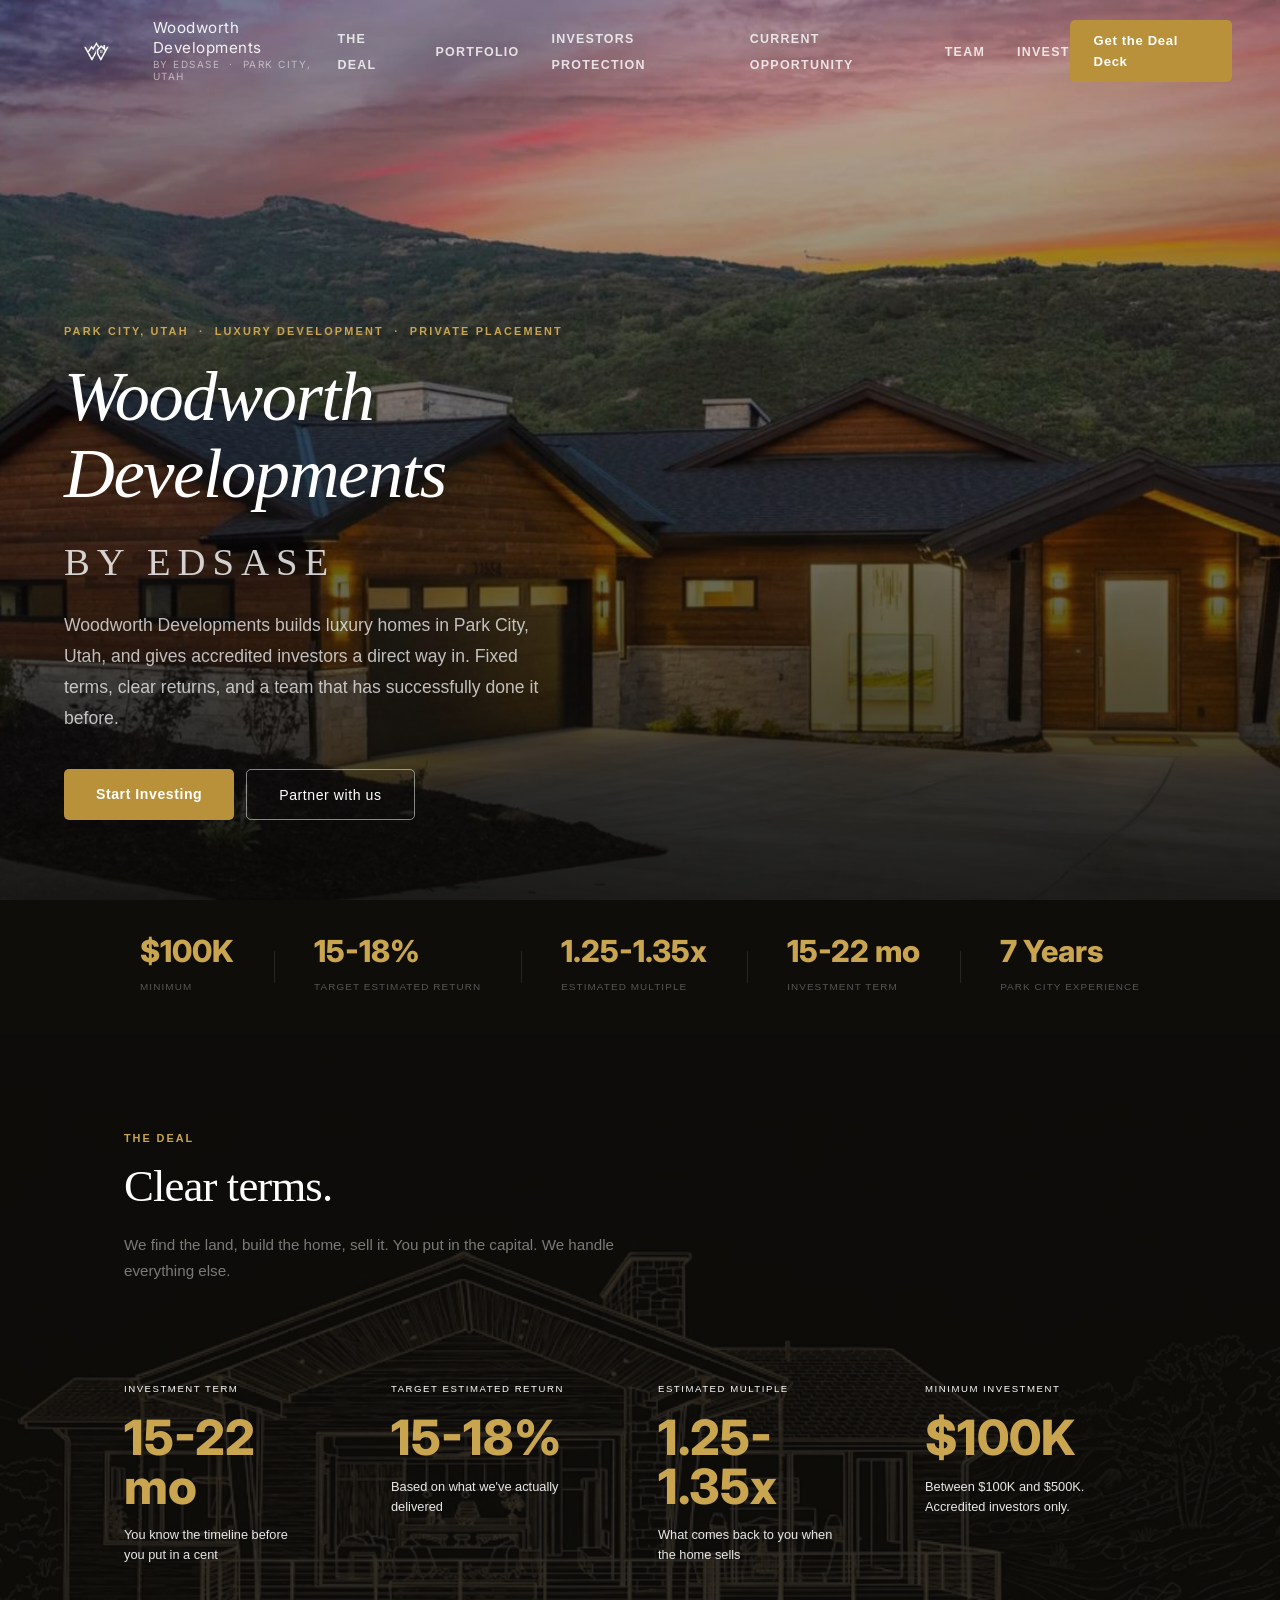
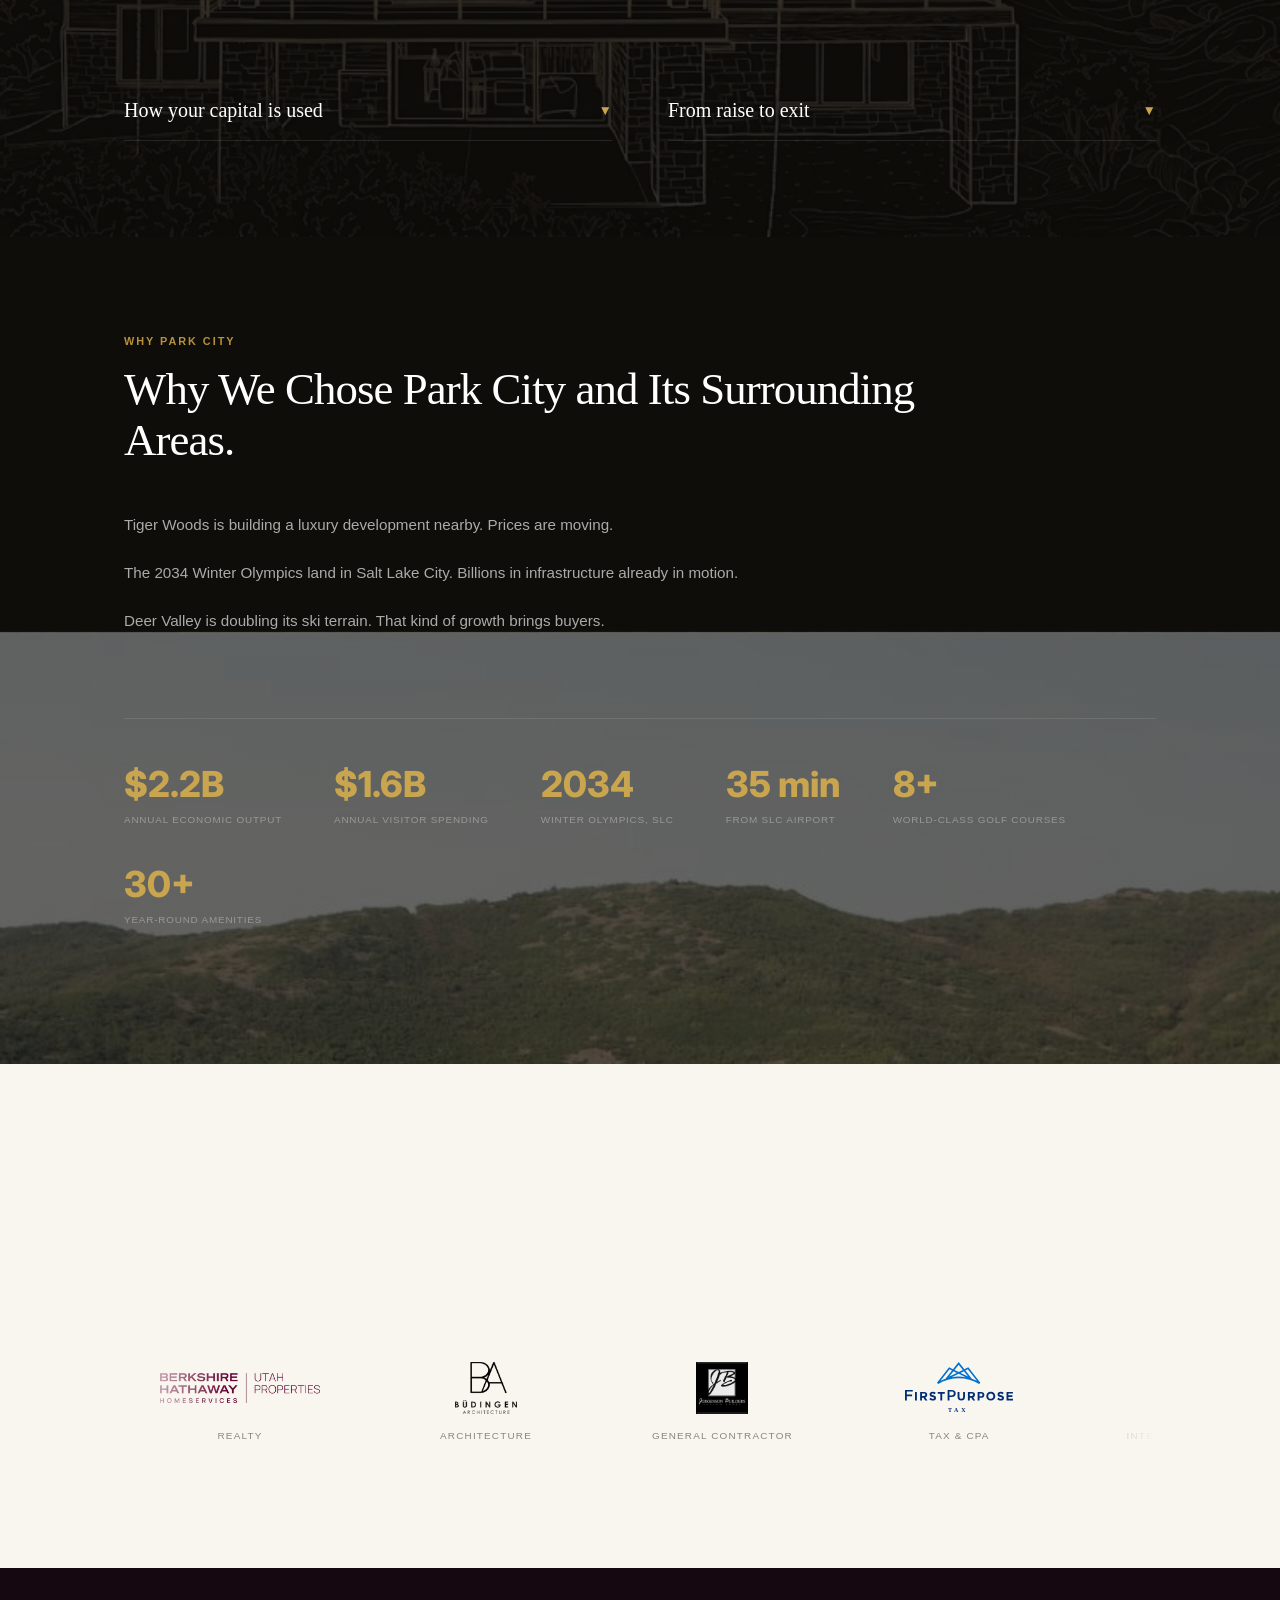
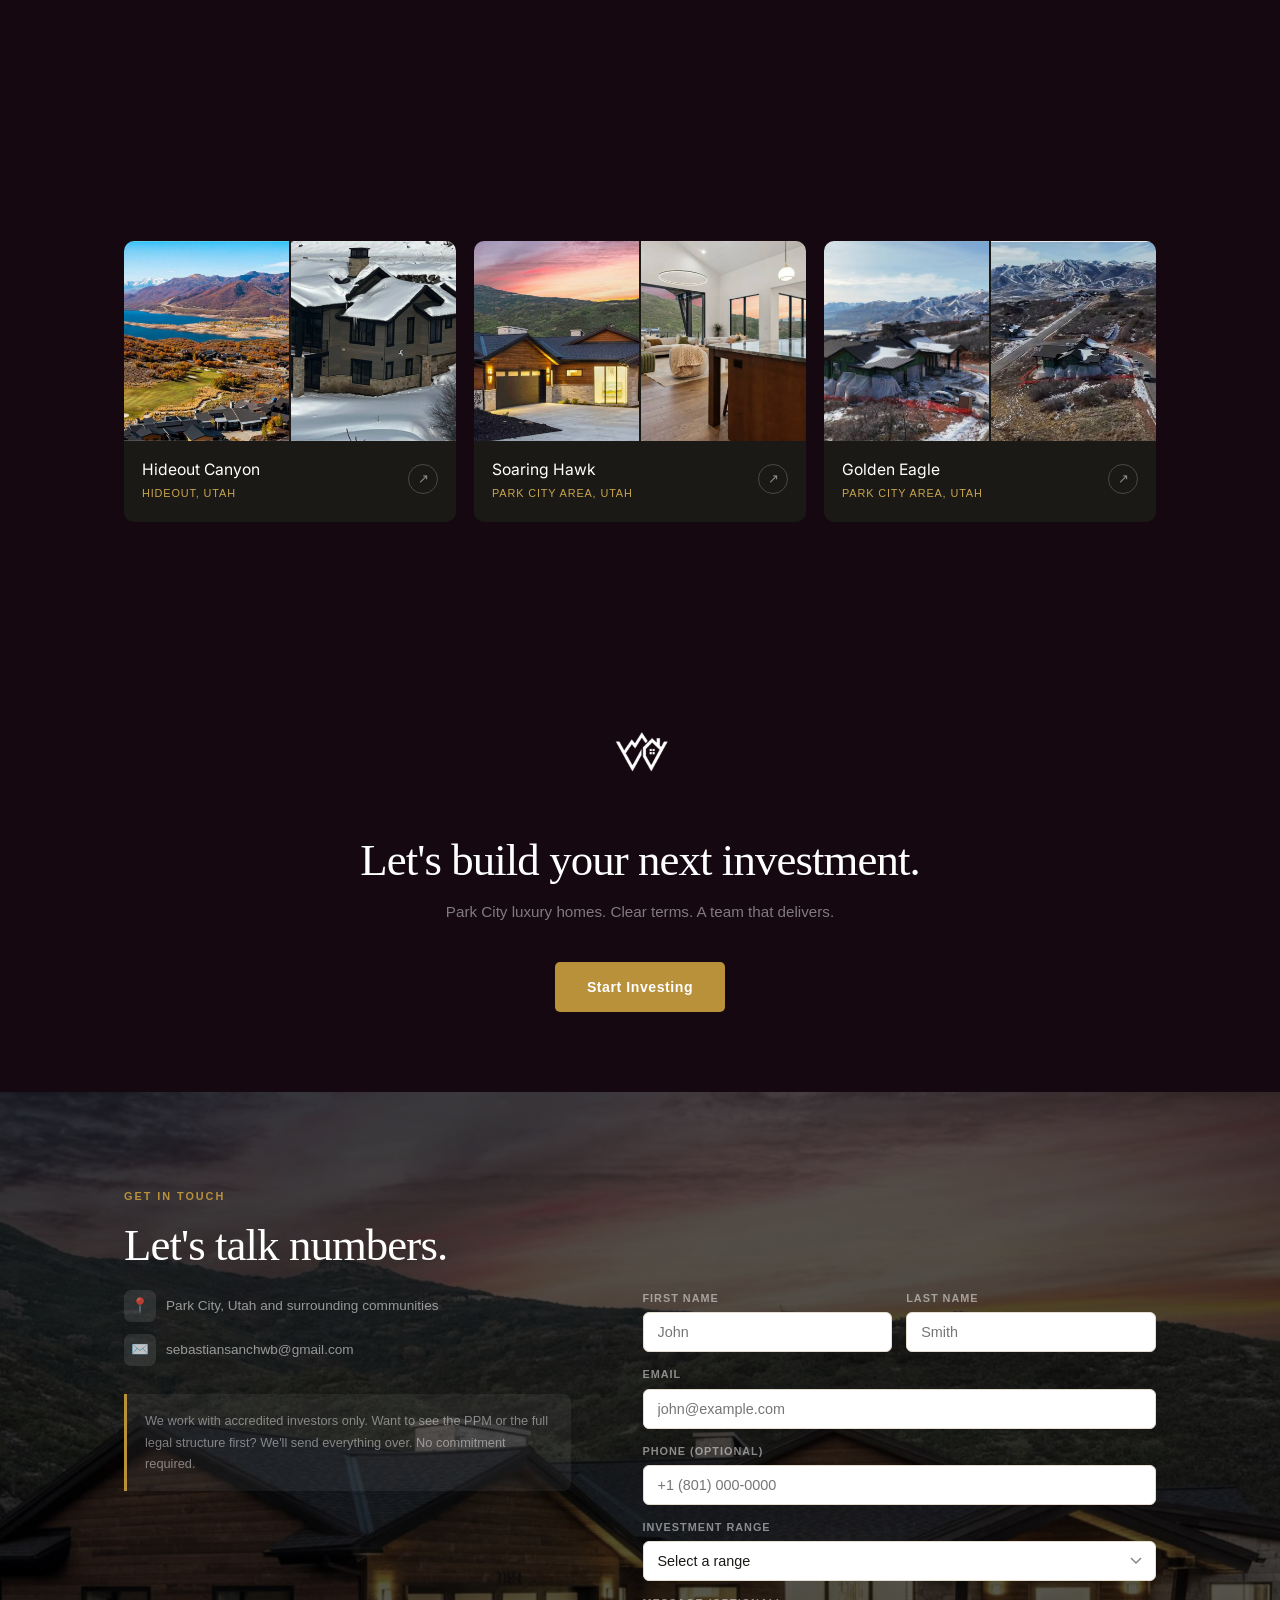
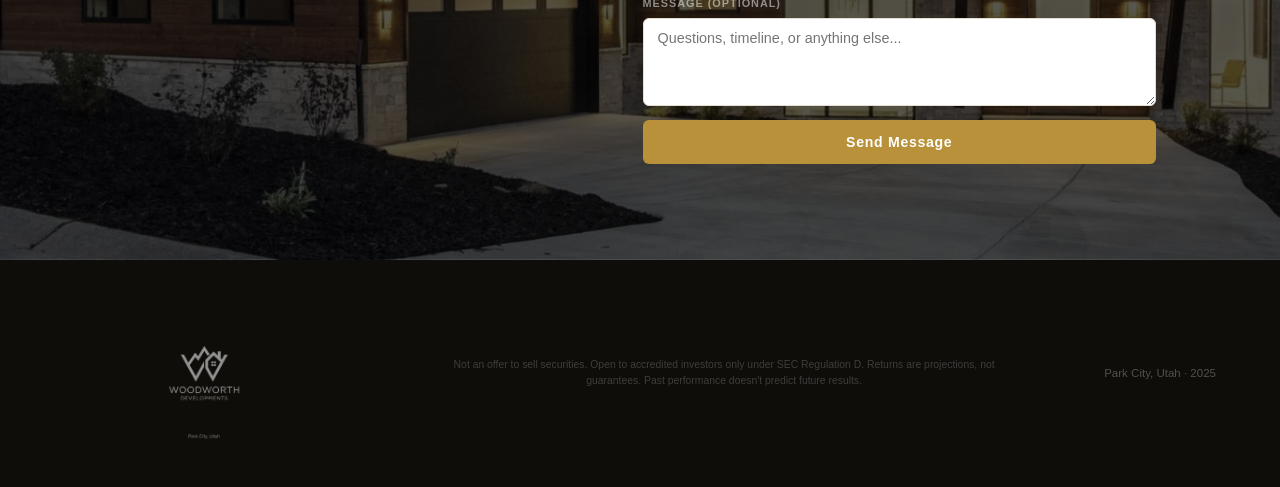
==== index.html @ 6c52375a "feat: update company branding to Woodworth & Quinn Developments and remove index content" ====
<!DOCTYPE html>
<html lang="en">

<head>
  <meta charset="UTF-8">
  <meta name="viewport" content="width=device-width, initial-scale=1.0">
  <title> Woodworth & Quinn Developments| Luxury Investment, Park City Utah</title>
  <link rel="preconnect" href="https://fonts.googleapis.com">
  <link rel="preconnect" href="https://fonts.gstatic.com" crossorigin>
  <link
    href="https://fonts.googleapis.com/css2?family=Cormorant+Garamond:ital,wght@0,300;0,400;0,600;1,300;1,400&family=Inter:wght@700;800&display=swap"
    rel="stylesheet">
  <link rel="stylesheet" href="css/main.css">
  <script src="https://cdn.jsdelivr.net/npm/@emailjs/browser@3/dist/email.min.js"></script>
  <script>emailjs.init("UCLiE2wcDzF95jYgj");</script>
</head>

<body>

  <header id="hdr">
    <div class="logo">
      <div class="logo-icon" role="img" aria-label="W"></div>
      <div>Woodworth Developments<small>by EDSASE &nbsp;&#183;&nbsp; Park City, Utah</small></div>
    </div>
    <ul class="nav-links" id="navLinks">
      <li><a href="#deal-bg" onclick="closeNav()">The Deal</a></li>
      <li><a href="#portfolio-bg" onclick="closeNav()">Portfolio</a></li>
      <li><a href="protection.html" onclick="closeNav()">Investors Protection</a></li>
      <li><a href="opportunity.html" onclick="closeNav()">Current Opportunity</a></li>
      <li><a href="#team" onclick="closeNav()">Team</a></li>
      <li><a href="#contact" onclick="closeNav()">Invest</a></li>
    </ul>
    <div style="display:flex;align-items:center;gap:20px;">
      <button class="nav-hamburger" id="navBurger" aria-label="Menu" onclick="toggleNav()">
        <span></span><span></span><span></span>
      </button>
      <a href="#contact" class="header-cta">Get the Deal Deck</a>
    </div>
  </header>

  <section id="hero">
    <video class="hero-video" autoplay muted loop playsinline preload="auto" poster="images/img_03.jpg">
      <source src="Front cover video.mp4" type="video/mp4">
    </video>
    <div class="hero-ov"></div>
    <div class="hero-body">
      <div class="hero-tag">Park City, Utah &nbsp;&#183;&nbsp; Luxury Development &nbsp;&#183;&nbsp; Private Placement
      </div>
      <h1>Woodworth Developments<br><em style="font-size:.55em;letter-spacing:.18em;font-style:normal;opacity:.8">BY
          EDSASE</em></h1>
      <p class="hero-sub">Woodworth Developments builds luxury homes in Park City, Utah, and gives accredited investors
        a direct way in. Fixed terms, clear returns, and a team that has successfully done it before.</p>
      <div class="hero-btns">
        <a href="#contact" class="btn-primary">Start Investing</a>
        <button onclick="openPartnerModal()" class="btn-outline"
          style="cursor:pointer;background:none;border:1.5px solid rgba(255,255,255,.5);color:#fff;padding:13px 32px;font-size:.88rem;font-weight:500;letter-spacing:.04em;border-radius:5px;font-family:inherit;">Partner
          with us</button>
      </div>
    </div>
  </section>

  <div class="strip">
    <div class="strip-item"><b>$100K</b><span>Minimum</span></div>
    <div class="strip-item"><b>15-18%</b><span>Target Estimated Return</span></div>
    <div class="strip-item"><b>1.25-1.35x</b><span>Estimated Multiple</span></div>
    <div class="strip-item"><b>15-22 mo</b><span>Investment Term</span></div>
    <div class="strip-item"><b>7 Years</b><span>Park City Experience</span></div>
  </div>

  <div id="deal-bg">
    <div class="section">
      <span class="eyebrow eyebrow-w fu">The Deal</span>
      <h2 class="fu" id="deal">Clear terms.</h2>
      <p class="deal-note fu">We find the land, build the home, sell it. You put in the capital. We handle everything
        else.</p>
      <div class="deal-nums">
        <div class="deal-num-card fu">
          <div class="d-lbl">Investment Term</div>
          <div class="d-val">15-22 mo</div>
          <div class="d-note">You know the timeline before you put in a cent</div>
        </div>
        <div class="deal-num-card fu d1">
          <div class="d-lbl">Target Estimated Return</div>
          <div class="d-val">15-18%</div>
          <div class="d-note">Based on what we've actually delivered</div>
        </div>
        <div class="deal-num-card fu d2">
          <div class="d-lbl">Estimated Multiple</div>
          <div class="d-val">1.25-1.35x</div>
          <div class="d-note">What comes back to you when the home sells</div>
        </div>
        <div class="deal-num-card fu d3">
          <div class="d-lbl">Minimum Investment</div>
          <div class="d-val">$100K</div>
          <div class="d-note">Between $100K and $500K. Accredited investors only.</div>
        </div>
      </div>
      <div class="deal-two">
        <div class="fu">
          <button class="acc-btn" onclick="toggleAcc(this)">How your capital is used<span
              class="acc-arrow">&#9660;</span></button>
          <div class="acc-body">
            <ul class="check-list" style="padding-top:8px;">
              <li>Land in Park City and nearby areas</li>
              <li>Architecture and design</li>
              <li>Construction with our local team</li>
              <li>Interior finishes</li>
              <li>Listing and sale</li>
            </ul>
          </div>
        </div>
        <div class="fu d1">
          <button class="acc-btn" onclick="toggleAcc(this)">From raise to exit<span
              class="acc-arrow">&#9660;</span></button>
          <div class="acc-body">
            <div class="tl" style="padding-top:8px;">
              <div class="tl-step">
                <div class="tl-period">Month 1</div>
                <div class="tl-text">Money in escrow. Land under contract. Everything signed.</div>
              </div>
              <div class="tl-step">
                <div class="tl-period">Months 1–3</div>
                <div class="tl-text">Plans finalized, permits in, build crew ready to go.</div>
              </div>
              <div class="tl-step">
                <div class="tl-period">Months 3–16</div>
                <div class="tl-text">Under construction. You get an update every 30 days.</div>
              </div>
              <div class="tl-step">
                <div class="tl-period">Months 14–22</div>
                <div class="tl-text">Home sells. Returns go out.</div>
              </div>
            </div>
          </div>
        </div>
      </div>
    </div>
  </div>

  <div id="market">
    <div class="market-bg"></div>
    <div class="section">
      <span class="eyebrow fu-left">Why Park City</span>
      <div class="market-wrap">
        <h2 class="fu-left">Why We Chose Park City and Its Surrounding Areas.</h2>
        <div class="market-pills fu-left">
          <div class="market-pill"><span class="pill-dot"></span><span>Tiger Woods is building a luxury development
              nearby. Prices are moving.</span></div>
          <div class="market-pill"><span class="pill-dot"></span><span>The 2034 Winter Olympics land in Salt Lake City.
              Billions in infrastructure already in motion.</span></div>
          <div class="market-pill"><span class="pill-dot"></span><span>Deer Valley is doubling its ski terrain. That
              kind of growth brings buyers.</span></div>
        </div>
      </div>
      <div class="stat-strip fu-right">
        <div class="stat-box">
          <div class="stat-box-num">$2.2B</div>
          <div class="stat-box-lbl">Annual economic output</div>
        </div>
        <div class="stat-box">
          <div class="stat-box-num">$1.6B</div>
          <div class="stat-box-lbl">Annual visitor spending</div>
        </div>
        <div class="stat-box">
          <div class="stat-box-num">2034</div>
          <div class="stat-box-lbl">Winter Olympics, SLC</div>
        </div>
        <div class="stat-box">
          <div class="stat-box-num">35 min</div>
          <div class="stat-box-lbl">From SLC Airport</div>
        </div>
        <div class="stat-box">
          <div class="stat-box-num">8+</div>
          <div class="stat-box-lbl">World-class golf courses</div>
        </div>
        <div class="stat-box">
          <div class="stat-box-num">30+</div>
          <div class="stat-box-lbl">Year-round amenities</div>
        </div>
      </div>
    </div>
  </div>


  <div id="team">
    <div class="section">
      <span class="eyebrow fu">The Team</span>
      <h2 class="fu">Everyone here is a specialist.</h2>
      <p class="team-sub fu">Everyone here has one job. Nobody's doing everything.</p>
      <div class="logo-marquee">
        <div class="logo-track" id="logoTrack">
          <div class="logo-item"><img src="images/img_04.png" alt="BHHS Utah Properties"><span
              class="logo-role">Realty</span></div>
          <div class="logo-item"><img src="images/img_05.png" alt="Büdingen Architecture"><span
              class="logo-role">Architecture</span></div>
          <div class="logo-item"><img src="images/img_06.png" alt="Jorgenson Builders"><span class="logo-role">General
              Contractor</span></div>
          <div class="logo-item"><img src="images/img_07.svg" alt="FirstPurpose"><span class="logo-role">Tax &amp;
              CPA</span></div>
          <div class="logo-item"><img src="images/img_08.png" alt="Milieu Design"><span class="logo-role">Interior
              Design</span></div>
          <div class="logo-item"><img src="images/img_04.png" alt="BHHS Utah Properties"><span
              class="logo-role">Realty</span></div>
          <div class="logo-item"><img src="images/img_05.png" alt="Büdingen Architecture"><span
              class="logo-role">Architecture</span></div>
          <div class="logo-item"><img src="images/img_06.png" alt="Jorgenson Builders"><span class="logo-role">General
              Contractor</span></div>
          <div class="logo-item"><img src="images/img_07.svg" alt="FirstPurpose"><span class="logo-role">Tax &amp;
              CPA</span></div>
          <div class="logo-item"><img src="images/img_08.png" alt="Milieu Design"><span class="logo-role">Interior
              Design</span></div>
        </div>
      </div>
    </div>
  </div>

  <div id="portfolio-bg">
    <div class="section">
      <span class="eyebrow eyebrow-w fu">Track Record</span>
      <h2 class="fu" id="portfolio">What we have built.</h2>
      <p class="port-note fu">Seven years in Park City. These are the projects. Click any one to see the specs.</p>
      <div class="port-grid">
        <div class="port-card fu" onclick="openProject('hideout')" role="button" tabindex="0">
          <div class="port-imgs">
            <img src="images/img_09_hc1.jpg" alt="Hideout Canyon aerial" loading="lazy">
            <img src="images/img_10_hc2.jpg" alt="Hideout Canyon home" loading="lazy">
          </div>
          <div class="port-info">
            <div>
              <div class="port-name">Hideout Canyon</div>
              <div class="port-loc">Hideout, Utah</div>
            </div>
            <div class="port-arrow">&#8599;</div>
          </div>
        </div>
        <div class="port-card fu d1" onclick="openProject('soaring')" role="button" tabindex="0">
          <div class="port-imgs">
            <img src="images/img_03.jpg" alt="Soaring Hawk exterior" loading="lazy">
            <img src="images/img_12_sh3.jpg" alt="Soaring Hawk interior" loading="lazy">
          </div>
          <div class="port-info">
            <div>
              <div class="port-name">Soaring Hawk</div>
              <div class="port-loc">Park City Area, Utah</div>
            </div>
            <div class="port-arrow">&#8599;</div>
          </div>
        </div>
        <div class="port-card fu d2" onclick="openProject('golden')" role="button" tabindex="0">
          <div class="port-imgs">
            <img src="images/img_14_ge1.jpg" alt="Golden Eagle view" loading="lazy">
            <img src="images/img_15_ge2.jpg" alt="Golden Eagle aerial" loading="lazy">
          </div>
          <div class="port-info">
            <div>
              <div class="port-name">Golden Eagle</div>
              <div class="port-loc">Park City Area, Utah</div>
            </div>
            <div class="port-arrow">&#8599;</div>
          </div>
        </div>
      </div>
    </div>
  </div>

  <div id="cta-bridge">
    <div class="cta-logo" role="img" aria-label="Woodworth"></div>
    <h2>Let's build your next investment.</h2>
    <p>Park City luxury homes. Clear terms. A team that delivers.</p>
    <a href="#contact" class="btn-primary" style="position:relative;z-index:1;">Start Investing</a>
  </div>

  <div id="contact">
    <div class="section">
      <span class="eyebrow fu">Get in Touch</span>
      <h2 class="fu">Let's talk numbers.</h2>
      <div class="contact-wrap">
        <div class="fu">
          <div class="c-line">
            <div class="c-icon">&#128205;</div><span class="c-txt">Park City, Utah and surrounding communities</span>
          </div>
          <div class="c-line">
            <div class="c-icon">&#9993;&#65039;</div><span class="c-txt">sebastiansanchwb@gmail.com</span>
          </div>
          <div class="c-note">We work with accredited investors only. Want to see the PPM or the full legal structure
            first? We'll send everything over. No commitment required.</div>
        </div>
        <div class="fu d1">
          <form class="c-form" id="cForm">
            <div class="row2">
              <div class="fg"><label>First Name</label><input type="text" name="fname" placeholder="John" required>
              </div>
              <div class="fg"><label>Last Name</label><input type="text" name="lname" placeholder="Smith" required>
              </div>
            </div>
            <div class="fg"><label>Email</label><input type="email" name="email" placeholder="john@example.com"
                required></div>
            <div class="fg"><label>Phone (Optional)</label><input type="tel" name="phone"
                placeholder="+1 (801) 000-0000"></div>
            <div class="fg"><label>Investment Range</label>
              <select name="range" required>
                <option value="" disabled selected>Select a range</option>
                <option>$100,000 to $200,000</option>
                <option>$200,000 to $350,000</option>
                <option>$350,000 to $500,000</option>
                <option>$500,000 and above</option>
              </select>
            </div>
            <div class="fg"><label>Message (Optional)</label><textarea name="msg"
                placeholder="Questions, timeline, or anything else..."></textarea></div>
            <button type="submit" class="btn-send">Send Message</button>
            <div class="form-ok" id="formOk">Got it. We'll be in touch within 24 hours.</div>
          </form>
        </div>
      </div>
    </div>
  </div>

  <footer>
    <div class="f-brand">
      <div class="f-logo" role="img" aria-label="Woodworth Developments"></div>
    </div>
    <div class="f-disc">Not an offer to sell securities. Open to accredited investors only under SEC Regulation D.
      Returns are projections, not guarantees. Past performance doesn't predict future results.</div>
    <div class="f-copy">Park City, Utah &#183; 2025</div>
  </footer>

  <!-- MODAL -->
  <div id="modal-overlay" role="dialog" aria-modal="true">
    <div id="modal-box">
      <button id="modal-close" aria-label="Close">&times;</button>
      <div class="car-wrap" id="carWrap">
        <img id="modal-img" src="" alt="Project photo">
        <button class="car-btn" id="carPrev">&#8249;</button>
        <button class="car-btn" id="carNext">&#8250;</button>
        <div class="car-counter"><span id="carIdx">1</span>&nbsp;/&nbsp;<span id="carTotal">1</span></div>
        <div class="car-dots" id="carDots"></div>
      </div>
      <div class="modal-info">
        <div id="modal-badge" class="modal-badge badge-done">Completed</div>
        <h2 id="modal-title" style="font-size:clamp(1.5rem,3vw,2rem);margin-bottom:4px"></h2>
        <div id="modal-loc"></div>
        <div class="modal-specs" id="modal-specs"></div>
      </div>
    </div>
  </div>

  <div id="partner-overlay">
    <div id="partner-box">
      <h3>Get Started</h3>
      <form id="partnerForm">
        <div class="p-fg"><input type="text" name="pname" placeholder="Name" required></div>
        <div class="p-fg"><input type="email" name="pemail" placeholder="Email" required></div>
        <div class="p-fg"><input type="text" name="pcountry" placeholder="Country" required></div>
        <div class="p-fg">
          <select name="ptype" required>
            <option value="" disabled selected>I'm an...</option>
            <option value="Accredited Investor">Accredited Investor</option>
            <option value="Potential Partner">Potential Partner</option>
            <option value="Real Estate Professional">Real Estate Professional</option>
            <option value="Other">Other</option>
          </select>
        </div>
        <button type="submit" class="p-submit">Submit</button>
        <div id="partnerOk">Got it. We'll be in touch within 24 hours.</div>
      </form>
      <span class="p-close" onclick="closePartnerModal()">Close</span>
    </div>
  </div>

  <script src="js/main.js"></script>
</body>

</html>
---- css/main.css ----
*, *::before, *::after { box-sizing: border-box; margin: 0; padding: 0; }
html { scroll-behavior: smooth; }
body {
  font-family: 'Helvetica Neue', Helvetica, Arial, sans-serif;
  background: #F9F6F0; color: #1A1916;
  line-height: 1.6; -webkit-font-smoothing: antialiased;
}
img { display: block; max-width: 100%; }
a { text-decoration: none; color: inherit; }
:root {
  --cream:#F9F6F0; --cream2:#EEE8DC; --white:#fff;
  --dark:#0E0D0A; --dark2:#181610; --gold:#B8913A; --gold2:#C9A550;
  --text:#1A1916; --mid:#5C5650; --light:#8A847C; --border:#E4DDD0;
}
header {
  position: fixed; top: 0; left: 0; right: 0; z-index: 100;
  padding: 18px 48px; display: flex; align-items: center;
  justify-content: space-between; transition: background .3s, box-shadow .3s;
}
header.scrolled {
  background: var(--cream); box-shadow: 0 1px 0 var(--border);
}
.logo { display: flex; align-items: center; gap: 10px;
  font-family: 'Inter', sans-serif; font-size: .95rem; letter-spacing: .03em;
  color: rgba(255,255,255,.9); transition: color .3s; line-height: 1.3; }
.logo-icon { width: 95px; height: 50px; flex-shrink: 0;
  background: #fff; transition: background .3s;
  -webkit-mask: url('../logo-icon.png') center/100% 100% no-repeat, linear-gradient(#fff,#fff);
  mask: url('../logo-icon.png') center/100% 100% no-repeat, linear-gradient(#fff,#fff);
  -webkit-mask-composite: xor; mask-composite: exclude;
  -webkit-mask-mode: luminance; mask-mode: luminance; }
header.scrolled .logo-icon { background: var(--text); }
.logo small { display: block; font-size: .62rem; letter-spacing: .15em;
  text-transform: uppercase; opacity: .6; }
header.scrolled .logo { color: var(--text); }
.header-cta { background: var(--gold); color: #fff; padding: 10px 24px;
  border-radius: 5px; font-size: .82rem; font-weight: 600;
  letter-spacing: .05em; transition: background .2s; }
.header-cta:hover { background: var(--gold2); }
.nav-links { display: flex; align-items: center; gap: 32px; list-style: none; }
.nav-links a { font-size: .78rem; font-weight: 600; letter-spacing: .1em;
  text-transform: uppercase; color: rgba(255,255,255,.8);
  transition: color .2s; text-decoration: none; }
.nav-links a:hover { color: var(--gold2); }
header.scrolled .nav-links a { color: var(--mid); }
header.scrolled .nav-links a:hover { color: var(--gold); }
.nav-hamburger { display: none; flex-direction: column; gap: 5px;
  cursor: pointer; padding: 4px; background: none; border: none; }
.nav-hamburger span { display: block; width: 22px; height: 2px;
  background: rgba(255,255,255,.85); border-radius: 2px; transition: background .3s; }
header.scrolled .nav-hamburger span { background: var(--text); }
.nav-hamburger.open span:nth-child(1) { transform: translateY(7px) rotate(45deg); }
.nav-hamburger.open span:nth-child(2) { opacity: 0; }
.nav-hamburger.open span:nth-child(3) { transform: translateY(-7px) rotate(-45deg); }
#hero { position: relative; height: 100vh; min-height: 640px;
  display: flex; align-items: flex-end; overflow: hidden; }
.hero-video { position: absolute; inset: 0; width: 100%; height: 100%; object-fit: cover; object-position: center 30%; z-index: 0; }
.hero-ov { position: absolute; inset: 0; z-index: 1;
  background: linear-gradient(to top,rgba(10,8,4,.88) 0%,rgba(10,8,4,.45) 55%,rgba(10,8,4,.25) 100%); }
.hero-body { position: relative; z-index: 2; padding: 0 64px 80px; max-width: 820px; }
.hero-tag { font-size: .68rem; font-weight: 700; letter-spacing: .2em;
  text-transform: uppercase; color: var(--gold2); margin-bottom: 18px; }
#hero h1 { font-family: Georgia, serif; font-weight: 400; font-style: italic;
  font-size: clamp(2.8rem,5.5vw,5rem); line-height: 1.1; letter-spacing: -.02em;
  color: #fff; margin-bottom: 20px; }
.hero-sub { font-size: clamp(.95rem,1.5vw,1.1rem); color: rgba(255,255,255,.72);
  max-width: 480px; line-height: 1.75; margin-bottom: 36px; }
.hero-btns { display: flex; gap: 12px; flex-wrap: wrap; }
.btn-primary { display: inline-block; background: var(--gold); color: #fff;
  padding: 14px 32px; font-size: .88rem; font-weight: 600; letter-spacing: .04em;
  border-radius: 5px; transition: background .2s, transform .15s; }
.btn-primary:hover { background: var(--gold2); transform: translateY(-1px); }
.btn-outline { display: inline-block; border: 1.5px solid rgba(255,255,255,.5);
  color: #fff; padding: 13px 32px; font-size: .88rem; font-weight: 500;
  letter-spacing: .04em; border-radius: 5px; transition: border-color .2s, background .2s; }
.btn-outline:hover { border-color: #fff; background: rgba(255,255,255,.07); }
.strip { background: var(--dark); display: flex; flex-wrap: wrap; justify-content: center; padding: 0 40px; }
.strip-item { padding: 36px 40px; text-align: left; position: relative; }
.strip-item + .strip-item::before { content: ''; position: absolute; left: 0; top: 50%; transform: translateY(-50%); height: 32px; width: 1px; background: rgba(255,255,255,.1); }
.strip-item b { display: block; font-family: 'Inter', sans-serif; font-size: 1.9rem;
  color: var(--gold2); line-height: 1; margin-bottom: 6px; font-weight: 800; }
.strip-item span { font-size: .62rem; letter-spacing: .11em;
  text-transform: uppercase; color: rgba(255,255,255,.3); }
.section { padding: 96px 64px; max-width: 1160px; margin: 0 auto; }
.eyebrow { font-size: .68rem; font-weight: 700; letter-spacing: .18em;
  text-transform: uppercase; color: var(--gold); margin-bottom: 14px; display: block; }
.eyebrow-w { color: var(--gold2); }
h2 { font-family: Georgia, serif; font-weight: 400;
  font-size: clamp(2rem,3.5vw,3rem); letter-spacing: -.02em; line-height: 1.12; margin-bottom: 20px; }
#market { position: relative; background: var(--dark); overflow: hidden; }
.market-bg { position: absolute; inset: -30% 0; z-index: 0;
  background-image: linear-gradient(rgba(10,8,4,0.62),rgba(10,8,4,0.62)),url('../images/img_01.jpg');
  background-size: cover; background-position: center 40%;
  filter: saturate(0.55);
  opacity: 0; transform: translateX(80px);
  transition: opacity 1.1s ease-out; }
.market-bg.vis { opacity: 1; }
#market > .section { position: relative; z-index: 1; }
#market h2 { color: #fff; }
#market p { color: rgba(255,255,255,.7); }
#market strong { color: #fff; }
#market .dot { background: var(--gold); }
#market li { color: rgba(255,255,255,.65); }
.market-wrap { max-width: 820px; }
.market-pills { display: flex; flex-direction: column; gap: 0; margin-top: 36px; }
.fu-left { opacity: 0; transform: translateX(-48px); transition: opacity .7s ease-out, transform .7s ease-out; }
.fu-left.vis { opacity: 1; transform: none; }
.fu-right { opacity: 0; transform: translateX(48px); transition: opacity .7s ease-out, transform .7s ease-out; }
.fu-right.vis { opacity: 1; transform: none; }
.market-pill { padding: 12px 0; font-size: .95rem; color: rgba(255,255,255,.65); line-height: 1.6; }
.pill-dot { display: none; }
.market-left p { font-size: 1rem; color: rgba(255,255,255,.68); line-height: 1.8; margin-bottom: 14px; }
.market-left p strong { color: #fff; }
.bullets { list-style: none; margin-top: 24px; }
.bullets li { display: flex; gap: 12px; align-items: flex-start;
  padding: 12px 0; border-bottom: 1px solid var(--border);
  font-size: .9rem; color: var(--mid); line-height: 1.5; }
.bullets li:first-child { border-top: 1px solid var(--border); }
.dot { width: 5px; height: 5px; background: var(--gold); border-radius: 50%;
  flex-shrink: 0; margin-top: 7px; }
.stat-strip { display: flex; flex-wrap: wrap; gap: 0;
  margin-top: 72px; padding-top: 48px; border-top: 1px solid rgba(255,255,255,.1); }
.stat-box { padding: 0 52px 40px 0; flex-shrink: 0; }
.stat-box-num { font-family: 'Inter', sans-serif;
  font-size: clamp(2rem,2.8vw,3rem); color: var(--gold2);
  line-height: 1; margin-bottom: 10px; font-weight: 800; }
.stat-box-lbl { font-size: .62rem; color: rgba(255,255,255,.35);
  line-height: 1.5; text-transform: uppercase; letter-spacing: .08em; }
.market-photo { border-radius: 16px; overflow: hidden; height: 620px; margin-top: 64px; }
.market-photo img { width: 100%; height: 100%; object-fit: cover; }
#deal-bg { background: var(--dark); position: relative; }
#deal-bg::before { content: ''; position: absolute; inset: 0; z-index: 0;
  background-image: url('../images/Soaring hawk sketch.jpg');
  background-size: cover; background-position: center 40%;
  opacity: 0.18; pointer-events: none; }
#deal-bg > .section { position: relative; z-index: 1; }
h2#deal { color: #fff; }
.deal-note { color: rgba(255,255,255,.45); max-width: 500px;
  margin-bottom: 52px; font-size: .95rem; line-height: 1.75; }
.deal-nums { display: flex; gap: 0; margin-bottom: 72px; }
.deal-num-card { flex: 1; padding: 44px 36px 44px 0; }
.deal-num-card + .deal-num-card { padding-left: 36px; }
.d-lbl { font-size: .6rem; letter-spacing: .16em; text-transform: uppercase;
  color: #fff; margin-bottom: 18px; }
.d-val { font-family: 'Inter', sans-serif; font-size: clamp(2.4rem,3.8vw,3.8rem);
  color: var(--gold2); line-height: 1; margin-bottom: 14px; font-weight: 800; }
.d-note { font-size: .8rem; color: rgba(255,255,255,.9); line-height: 1.55; max-width: 180px; }
.deal-two { display: grid; grid-template-columns: 1fr 1fr; gap: 56px; }
.acc-btn { width: 100%; background: none; border: none; border-bottom: 1px solid rgba(255,255,255,.1);
  padding: 18px 0; display: flex; align-items: center; justify-content: space-between;
  cursor: pointer; font-family: Georgia, serif; font-size: 1.25rem; font-weight: 400;
  color: #fff; text-align: left; }
.acc-btn .acc-arrow { font-size: .85rem; color: var(--gold2); transition: transform .3s ease;
  flex-shrink: 0; margin-left: 12px; }
.acc-btn.open .acc-arrow { transform: rotate(180deg); }
.acc-body { overflow: hidden; max-height: 0; transition: max-height .4s ease; }
.acc-body.open { max-height: 600px; }
.check-list { list-style: none; counter-reset: cap-counter; }
.check-list li { display: flex; gap: 20px; align-items: baseline;
  padding: 16px 0; border-bottom: 1px solid rgba(255,255,255,.05);
  font-size: .92rem; color: rgba(255,255,255,.9); line-height: 1.5;
  counter-increment: cap-counter; }
.check-list li::before { content: counter(cap-counter, decimal-leading-zero);
  font-family: 'Inter', sans-serif; font-size: .75rem; color: var(--gold);
  opacity: .55; min-width: 22px; flex-shrink: 0; }
.tl { display: flex; flex-direction: column; }
.tl-step { padding: 18px 0; border-bottom: 1px solid rgba(255,255,255,.05); }
.tl-step:first-child { border-top: 1px solid rgba(255,255,255,.05); }
.tl-period { font-size: .6rem; letter-spacing: .14em; text-transform: uppercase;
  color: var(--gold2); margin-bottom: 8px; opacity: .8; }
.tl-text { color: rgba(255,255,255,.9); font-size: .9rem; line-height: 1.6; }
#protection { background: var(--dark); }
.prot-list { margin-top: 56px; border-top: 1px solid rgba(255,255,255,.08); }
.prot-row { display: grid; grid-template-columns: 52px 1fr 1.6fr 28px;
  align-items: center; gap: 28px; padding: 24px 0;
  border-bottom: 1px solid rgba(255,255,255,.08);
  transition: background .2s; border-radius: 0; }
.prot-num { font-family: 'Inter', sans-serif; font-size: .78rem; color: var(--gold);
  letter-spacing: .1em; }
.prot-name { font-size: .97rem; font-weight: 700; color: #fff; }
.prot-tag { font-size: .86rem; color: rgba(255,255,255,.42); line-height: 1.5; }
.prot-tick { width: 22px; height: 22px; border-radius: 50%;
  border: 1.5px solid rgba(255,255,255,.2);
  display: flex; align-items: center; justify-content: center; flex-shrink: 0; }
.prot-tick::after { content: ''; width: 5px; height: 9px;
  border-right: 1.5px solid var(--gold); border-bottom: 1.5px solid var(--gold);
  transform: rotate(45deg) translateX(-1px) translateY(-1px); }
#team { background: var(--cream); }
.team-grid { display: grid; grid-template-columns: repeat(4,1fr); gap: 16px; margin-top: 52px; }
.team-sub { color: var(--mid); font-size: .95rem; margin-top: 10px; margin-bottom: 48px; }
.logo-marquee { overflow: hidden; width: 100%; -webkit-mask-image: linear-gradient(to right,transparent 0,black 10%,black 90%,transparent 100%); mask-image: linear-gradient(to right,transparent 0,black 10%,black 90%,transparent 100%); }
.logo-track { display: flex; gap: 40px; align-items: center; width: max-content; animation: logo-scroll 28s linear infinite; }
.logo-track:hover { animation-play-state: paused; }
@keyframes logo-scroll { from { transform: translateX(0); } to { transform: translateX(-50%); } }
.logo-item { display: flex; flex-direction: column; align-items: center; gap: 14px; padding: 28px 36px; flex-shrink: 0; min-width: 180px; }
.logo-item:hover { opacity: .8; }
.logo-item img { height: 52px; width: auto; max-width: 160px; object-fit: contain; }
.logo-role { font-size: .62rem; letter-spacing: .12em; text-transform: uppercase; color: var(--light); }
.team-card { background: var(--white); border: 1px solid var(--border);
  border-radius: 10px; padding: 24px 18px; text-align: center; }
.av { width: 52px; height: 52px; border-radius: 50%; background: var(--cream2);
  margin: 0 auto 12px; display: flex; align-items: center; justify-content: center;
  font-family: Georgia, serif; font-size: 1.05rem; color: var(--gold); font-style: italic; }
.t-name { font-size: .85rem; font-weight: 600; color: var(--text); margin-bottom: 2px; }
.t-co { font-size: .68rem; color: var(--gold); margin-bottom: 2px; }
.t-role { font-size: .72rem; color: var(--light); line-height: 1.35; }
#portfolio-bg { background: #150810; }
h2#portfolio { color: #fff; }
.port-note { color: rgba(255,255,255,.42); margin-bottom: 52px; font-size: .9rem; }
.port-grid { display: grid; grid-template-columns: repeat(3,1fr); gap: 18px; }
.port-card { background: #1A1916; border-radius: 10px; overflow: hidden;
  cursor: pointer; transition: transform .3s, box-shadow .3s; }
.port-card:hover { transform: translateY(-5px); box-shadow: 0 16px 40px rgba(0,0,0,.5); }
.port-imgs { display: grid; grid-template-columns: 1fr 1fr; height: 200px; gap: 2px; overflow: hidden; }
.port-imgs img { width: 100%; height: 100%; object-fit: cover; transition: transform .5s; }
.port-card:hover .port-imgs img { transform: scale(1.05); }
.port-info { padding: 16px 18px 20px; display: flex; align-items: center; justify-content: space-between; }
.port-name { color: #fff; font-family: 'Inter', sans-serif; font-size: .98rem; margin-bottom: 3px; }
.port-loc { font-size: .68rem; letter-spacing: .08em; text-transform: uppercase; color: var(--gold2); }
.port-arrow { width: 30px; height: 30px; border-radius: 50%; border: 1px solid rgba(255,255,255,.2);
  display: flex; align-items: center; justify-content: center; color: rgba(255,255,255,.5);
  font-size: .8rem; transition: border-color .2s, color .2s; flex-shrink: 0; }
.port-card:hover .port-arrow { border-color: var(--gold2); color: var(--gold2); }
#cta-bridge { background: #150810;
  text-align: center; padding: 80px 64px; position: relative; overflow: hidden; }
#cta-bridge::before { display: none; }
.cta-logo { width: 200px; height: 105px; margin: 0 auto 32px;
  background: #fff;
  -webkit-mask: url('../logo-icon.png') center/contain no-repeat, linear-gradient(#fff,#fff);
  mask: url('../logo-icon.png') center/contain no-repeat, linear-gradient(#fff,#fff);
  -webkit-mask-composite: xor; mask-composite: exclude;
  -webkit-mask-mode: luminance; mask-mode: luminance; }
#cta-bridge h2 { color: #fff; max-width: 600px; margin: 0 auto 14px; position: relative; z-index: 1; }
#cta-bridge > p { color: rgba(255,255,255,.46); max-width: 460px; margin: 0 auto 36px;
  font-size: .95rem; line-height: 1.75; position: relative; z-index: 1; }
.terms-row { display: flex; flex-wrap: wrap; justify-content: center; gap: 0;
  max-width: 680px; margin: 0 auto 44px; border: 1px solid rgba(255,255,255,.1);
  border-radius: 10px; overflow: hidden; position: relative; }
.term-item { flex: 1 1 150px; padding: 18px 12px; border-right: 1px solid rgba(255,255,255,.08); }
.term-item:last-child { border-right: none; }
.term-val { font-family: 'Inter', sans-serif; font-size: 1.1rem; color: var(--gold2); display: block; margin-bottom: 3px; }
.term-lbl { font-size: .65rem; letter-spacing: .09em; text-transform: uppercase; color: rgba(255,255,255,.3); }
#contact { position: relative; background: var(--dark); }
#contact::before { content: ''; position: absolute; inset: 0; z-index: 0;
  background-image: linear-gradient(rgba(10,8,4,0.68),rgba(10,8,4,0.68)),url('../images/img_02.jpg');
  background-size: cover; background-position: center 30%;
  background-blend-mode: multiply; filter: saturate(0.55); }
#contact > .section { position: relative; z-index: 1; }
#contact h2 { color: #fff; }
#contact .contact-left h3 { color: #fff; }
#contact .contact-left > p { color: var(--gold2) !important; }
#contact .c-icon { background: rgba(255,255,255,.1); color: rgba(255,255,255,.7); }
#contact .c-txt { color: rgba(255,255,255,.55); }
#contact .c-note { background: rgba(255,255,255,.06); color: rgba(255,255,255,.45); border-left-color: var(--gold); }
#contact .fg label { color: rgba(255,255,255,.5); }
.contact-wrap { display: grid; grid-template-columns: 1fr 1.15fr; gap: 72px; align-items: start; }
.contact-left h3 { font-family: Georgia, serif; font-weight: 400; font-size: 1.5rem; margin-bottom: 14px; }
.contact-left > p { font-size: .93rem; color: var(--mid); line-height: 1.8; margin-bottom: 28px; }
.c-line { display: flex; align-items: center; gap: 10px; margin-bottom: 12px; }
.c-icon { width: 32px; height: 32px; border-radius: 7px; background: var(--cream2);
  display: flex; align-items: center; justify-content: center; font-size: .9rem; flex-shrink: 0; }
.c-txt { font-size: .85rem; color: var(--mid); }
.c-note { margin-top: 28px; padding: 16px 18px; border-left: 3px solid var(--gold);
  background: var(--cream2); border-radius: 0 8px 8px 0;
  font-size: .8rem; color: var(--mid); line-height: 1.7; }
.c-form { display: flex; flex-direction: column; gap: 14px; }
.row2 { display: grid; grid-template-columns: 1fr 1fr; gap: 14px; }
.fg { display: flex; flex-direction: column; gap: 5px; }
.fg label { font-size: .68rem; font-weight: 700; letter-spacing: .09em; text-transform: uppercase; color: var(--mid); }
.fg input, .fg select, .fg textarea { background: var(--white); border: 1.5px solid var(--border);
  border-radius: 6px; padding: 11px 14px; font-size: .9rem; font-family: inherit;
  color: var(--text); outline: none; transition: border-color .2s; width: 100%; }
.fg input:focus, .fg select:focus, .fg textarea:focus { border-color: var(--gold); }
.fg textarea { resize: vertical; min-height: 88px; }
.fg select { appearance: none;
  background-image: url("data:image/svg+xml,%3Csvg xmlns='http://www.w3.org/2000/svg' width='12' height='8'%3E%3Cpath d='M1 1l5 5 5-5' stroke='%238A847C' fill='none' stroke-width='1.5'/%3E%3C/svg%3E");
  background-repeat: no-repeat; background-position: right 13px center; padding-right: 34px; }
.btn-send { background: var(--gold); color: #fff; border: none; padding: 14px 32px;
  font-size: .88rem; font-weight: 600; letter-spacing: .05em; border-radius: 6px;
  cursor: pointer; transition: background .2s, transform .15s; width: 100%; }
.btn-send:hover { background: var(--gold2); transform: translateY(-1px); }
.form-ok { display: none; background: #edf5e9; border: 1px solid #b8d9a8;
  color: #2a6018; padding: 13px 16px; border-radius: 7px; font-size: .86rem; }
footer { background: var(--dark); padding: 40px 64px; display: flex;
  flex-wrap: wrap; gap: 20px; align-items: center; justify-content: space-between; }
.f-brand { display: flex; align-items: center; justify-content: center; }
.f-logo { width: 280px; height: 147px; opacity: .55;
  background: #fff;
  -webkit-mask: url('../logo-full.png') center/contain no-repeat, linear-gradient(#fff,#fff);
  mask: url('../logo-full.png') center/contain no-repeat, linear-gradient(#fff,#fff);
  -webkit-mask-composite: xor; mask-composite: exclude;
  -webkit-mask-mode: luminance; mask-mode: luminance; }
.f-disc { font-size: .65rem; color: rgba(255,255,255,.2); max-width: 560px; line-height: 1.55; text-align: center; }
.f-copy { font-size: .72rem; color: rgba(255,255,255,.28); }
.fu { opacity: 0; transform: translateX(-48px); transition: opacity .7s ease-out, transform .7s ease-out; }
.fu.vis { opacity: 1; transform: none; }
.d1 { transition-delay: .1s; } .d2 { transition-delay: .2s; }
.d3 { transition-delay: .3s; } .d4 { transition-delay: .4s; }

/* ===================== MODAL ===================== */
#modal-overlay {
  position: fixed; inset: 0; z-index: 400;
  background: rgba(0,0,0,.9);
  display: flex; align-items: center; justify-content: center; padding: 24px;
  opacity: 0; pointer-events: none; transition: opacity .25s ease;
}
#modal-overlay.open { opacity: 1; pointer-events: all; }
#modal-box {
  background: var(--white); border-radius: 16px;
  width: 100%; max-width: 900px; max-height: 90vh; overflow-y: auto; overflow-x: hidden;
  position: relative; box-shadow: 0 32px 80px rgba(0,0,0,.55);
  transform: scale(.96) translateY(14px); transition: transform .3s ease;
}
#modal-overlay.open #modal-box { transform: none; }
#modal-close {
  position: absolute; top: 14px; right: 14px; z-index: 20;
  background: rgba(0,0,0,.5); color: #fff; border: none; border-radius: 50%;
  width: 36px; height: 36px; font-size: 1.1rem; cursor: pointer;
  display: flex; align-items: center; justify-content: center; transition: background .2s;
}
#modal-close:hover { background: rgba(0,0,0,.78); }
.car-wrap {
  position: relative; overflow: hidden;
  background: var(--cream2);
  aspect-ratio: 16/9;
}
#modal-img {
  width: 100%; height: 100%;
  object-fit: cover;
  transition: opacity .22s ease;
}
.car-btn {
  position: absolute; top: 50%; transform: translateY(-50%);
  background: rgba(0,0,0,.42); color: #fff; border: none; border-radius: 50%;
  width: 46px; height: 46px; font-size: 1.5rem; cursor: pointer;
  display: flex; align-items: center; justify-content: center;
  transition: background .2s; z-index: 5; user-select: none;
}
.car-btn:hover { background: rgba(0,0,0,.7); }
#carPrev { left: 14px; } #carNext { right: 14px; }
.car-counter {
  position: absolute; bottom: 14px; right: 14px;
  background: rgba(0,0,0,.45); color: rgba(255,255,255,.88);
  font-size: .72rem; padding: 4px 10px; border-radius: 20px; pointer-events: none;
}
.car-dots {
  position: absolute; bottom: 14px; left: 50%; transform: translateX(-50%);
  display: flex; gap: 6px;
}
.car-dot { width: 7px; height: 7px; border-radius: 50%;
  background: rgba(255,255,255,.35); cursor: pointer;
  transition: background .2s, transform .2s; }
.car-dot.active { background: #fff; transform: scale(1.25); }
.modal-info { padding: 32px 40px 40px; }
.modal-badge { display: inline-block; font-size: .65rem; font-weight: 700;
  letter-spacing: .12em; text-transform: uppercase;
  padding: 5px 12px; border-radius: 20px; margin-bottom: 8px; }
.badge-done   { background: #edf5e9; color: #246018; }
.badge-active { background: #fef3e2; color: #8a5a00; }
#modal-title { font-family: Georgia, serif; font-weight: 400;
  font-size: clamp(1.5rem,3vw,2rem); color: var(--text); margin-bottom: 4px; }
#modal-loc { font-size: .75rem; letter-spacing: .09em; text-transform: uppercase; color: var(--gold); }
.modal-specs { display: grid; grid-template-columns: repeat(4,1fr);
  gap: 1px; background: var(--border); border: 1px solid var(--border);
  border-radius: 10px; overflow: hidden; }
.spec-item { background: var(--cream); padding: 20px 18px; }
.spec-val { font-family: 'Inter', sans-serif; font-size: 1.15rem; color: var(--text); margin-bottom: 5px; }
.spec-lbl { font-size: .66rem; letter-spacing: .09em; text-transform: uppercase; color: var(--light); }

/* ===================== PARTNER MODAL ===================== */
#partner-overlay { display:none; position:fixed; inset:0; z-index:300;
  background:rgba(0,0,0,.7); backdrop-filter:blur(6px);
  align-items:center; justify-content:center; padding:24px; }
#partner-overlay.open { display:flex; }
#partner-box { background:#fff; border-radius:20px; padding:48px 44px;
  width:100%; max-width:500px; position:relative; }
#partner-box h3 { font-family:'Cormorant Garamond',Georgia,serif; font-size:1.6rem; font-weight:400;
  color:#1A1916; margin-bottom:32px; }
.p-fg { margin-bottom:16px; }
.p-fg input, .p-fg select { width:100%; padding:16px 18px;
  border:1.5px solid #E4DDD0; border-radius:10px;
  font-size:.95rem; font-family:inherit; color:#1A1916;
  background:#F9F6F0; outline:none; transition:border-color .2s; }
.p-fg input:focus, .p-fg select:focus { border-color:#B8913A; }
.p-fg input::placeholder { color:#AAA49E; }
.p-fg select { appearance:none; cursor:pointer; }
.p-submit { width:100%; padding:16px; background:#B8913A; color:#fff;
  border:none; border-radius:10px; font-size:.95rem; font-weight:600;
  font-family:inherit; cursor:pointer; margin-top:8px;
  transition:background .2s; }
.p-submit:hover { background:#C9A550; }
.p-close { display:block; text-align:center; margin-top:18px;
  font-size:.82rem; color:#8A847C; cursor:pointer;
  transition:color .2s; }
.p-close:hover { color:#1A1916; }
#partnerOk { display:none; text-align:center; padding:12px 0 0;
  color:#B8913A; font-size:.88rem; }

/* ===================== RESPONSIVE ===================== */
@media (max-width: 1024px) {
  .deal-nums { flex-wrap: wrap; }
  .deal-num-card { flex: 1 1 45%; }
  .team-grid  { grid-template-columns: repeat(3,1fr); }
  .port-grid  { grid-template-columns: repeat(2,1fr); }
}
@media (max-width: 768px) {
  /* HEADER */
  header { padding: 14px 20px; }
  .header-cta { display: none; }
  .nav-hamburger { display: flex; z-index: 101; position: relative; }
  .logo { font-size: .85rem; }
  .logo small { display: none; }
  .nav-links { display: none; position: fixed; top: 0; left: 0; right: 0; bottom: 0;
    flex-direction: column; align-items: center; justify-content: center;
    background: rgba(14,13,10,.97); gap: 40px; z-index: 200; }
  .nav-links.open { display: flex; }
  .nav-links a { font-size: 1.1rem; color: rgba(255,255,255,.85) !important; }

  /* HERO */
  .hero-body { padding: 0 24px 52px; }
  #hero h1 { font-size: 2.4rem; }
  .hero-sub { font-size: .92rem; margin-bottom: 28px; }
  .hero-btns { flex-direction: column; gap: 10px; }
  .btn-primary, .btn-outline { text-align: center; padding: 14px 24px; }

  /* HIDE strip */
  .strip { display: none; }

  /* SECTIONS */
  .section { padding: 52px 20px; }
  #cta-bridge { padding: 52px 20px; }
  h2 { font-size: 1.75rem; }

  /* DEAL NUMBERS */
  .deal-nums { display: grid; grid-template-columns: 1fr 1fr; gap: 0; margin-bottom: 40px; }
  .deal-num-card { padding: 24px 16px; }
  .deal-num-card + .deal-num-card { padding-left: 16px; }
  .d-val { font-size: clamp(1.5rem, 6vw, 2rem); white-space: nowrap; }
  .d-lbl { font-size: .56rem; margin-bottom: 8px; }
  .d-note { display: none; }
  .deal-two { grid-template-columns: 1fr; gap: 0; }
  .acc-btn { font-size: 1.05rem; }

  /* MARKET */
  .stat-strip { display: none; }
  .market-photo { display: none; }
  .market-wrap { max-width: 100%; }

  /* PORTFOLIO */
  .port-grid { grid-template-columns: 1fr; gap: 14px; }
  .port-imgs { height: 180px; }

  /* TEAM */
  .team-grid { grid-template-columns: repeat(2,1fr); }

  /* CONTACT */
  .contact-wrap { grid-template-columns: 1fr; gap: 36px; }
  .row2 { grid-template-columns: 1fr; }

  /* MODAL */
  #modal-overlay { align-items: flex-end; padding: 0; }
  #modal-box { border-radius: 20px 20px 0 0; max-height: 92vh; }
  #modal-overlay.open #modal-box { transform: none; }
  .car-wrap { aspect-ratio: 4/3; }
  .modal-info { padding: 20px 20px 32px; }
  .modal-specs { grid-template-columns: repeat(2,1fr); }
  .car-btn { width: 38px; height: 38px; font-size: 1.2rem; }

  /* FOOTER */
  footer { padding: 32px 20px; flex-direction: column; text-align: center; gap: 14px; }
  .f-disc { text-align: center; }

  /* TERMS ROW */
  .terms-row { flex-direction: column; }
  .term-item { border-right: none; border-bottom: 1px solid rgba(255,255,255,.08); }
  .term-item:last-child { border-bottom: none; }

  /* PROTECTION */
  .prot-row { grid-template-columns: 40px 1fr; gap: 16px; }
  .prot-tag { display: none; }
  .prot-tick { display: none; }
}
@media (max-width: 480px) {
  #hero h1 { font-size: 2rem; }
  .hero-tag { font-size: .6rem; }
  .d-val { font-size: 1.6rem; }
  .team-grid { grid-template-columns: 1fr 1fr; }
}
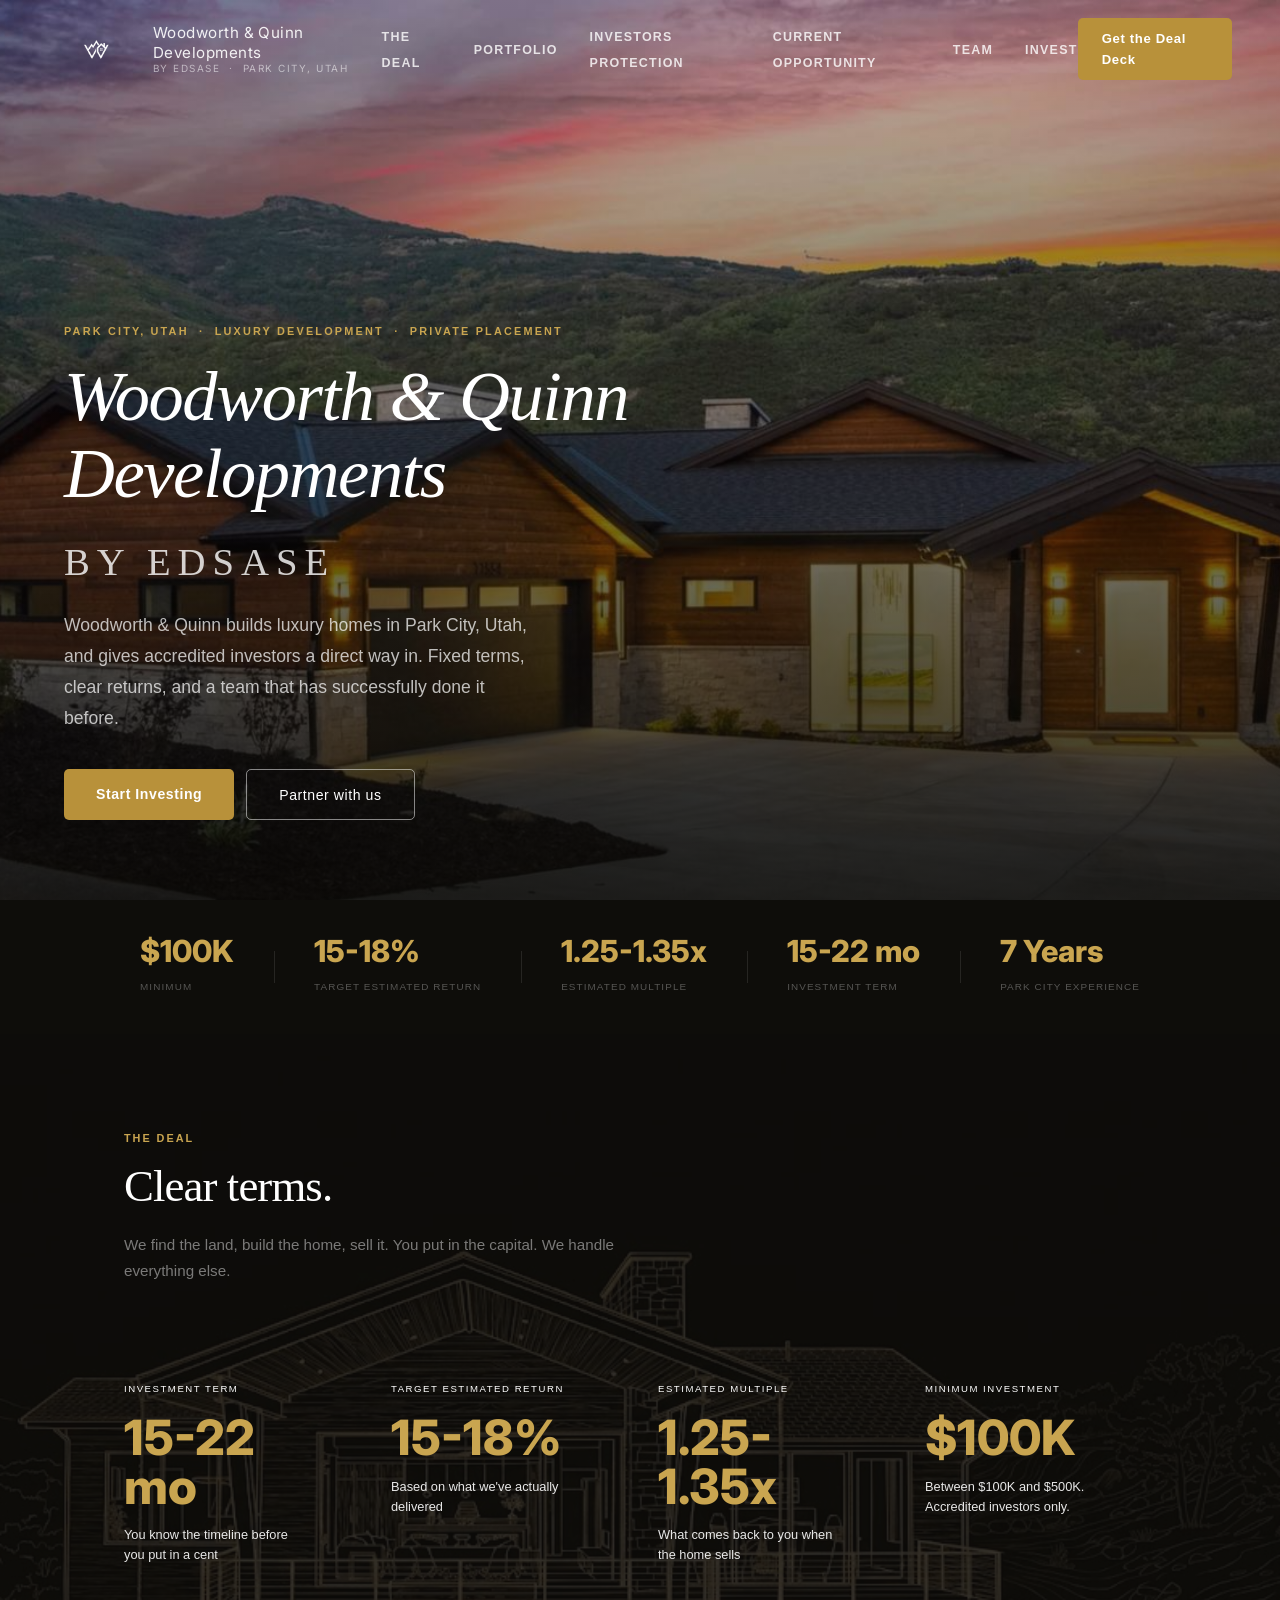
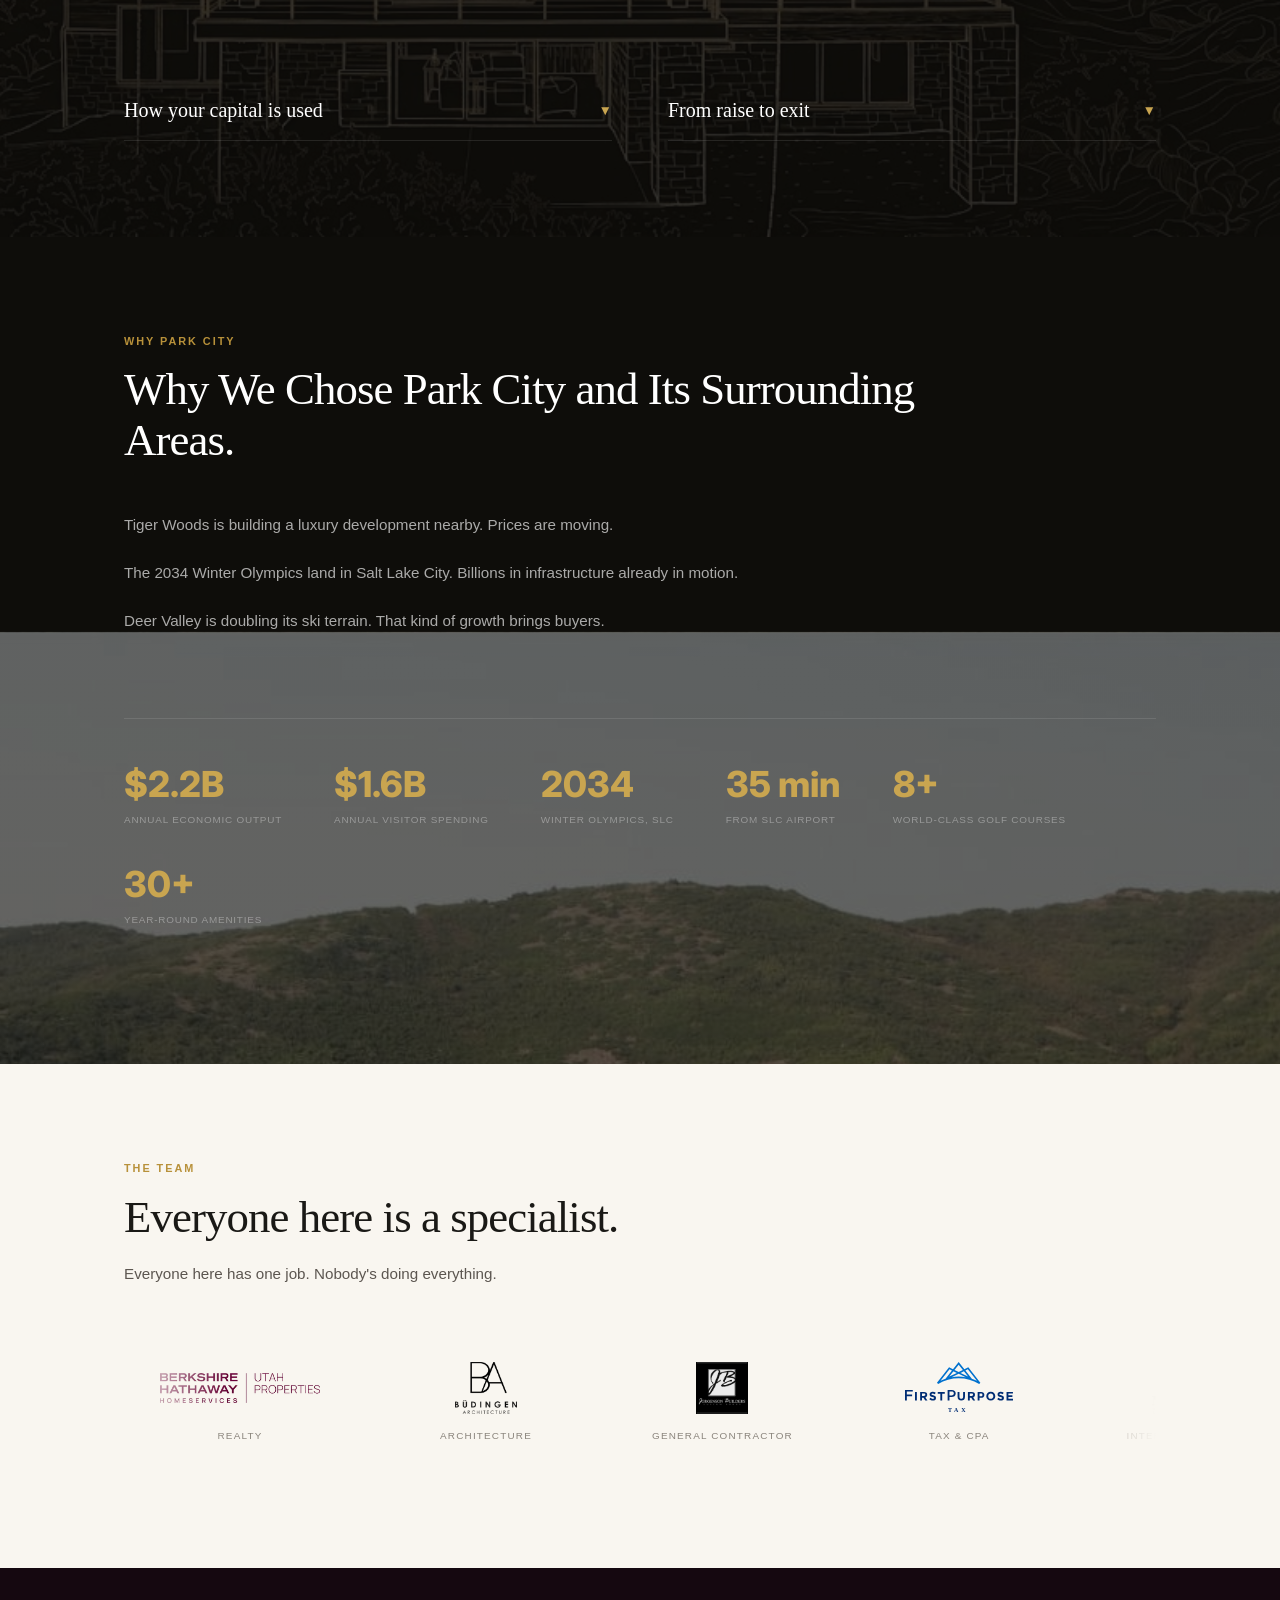
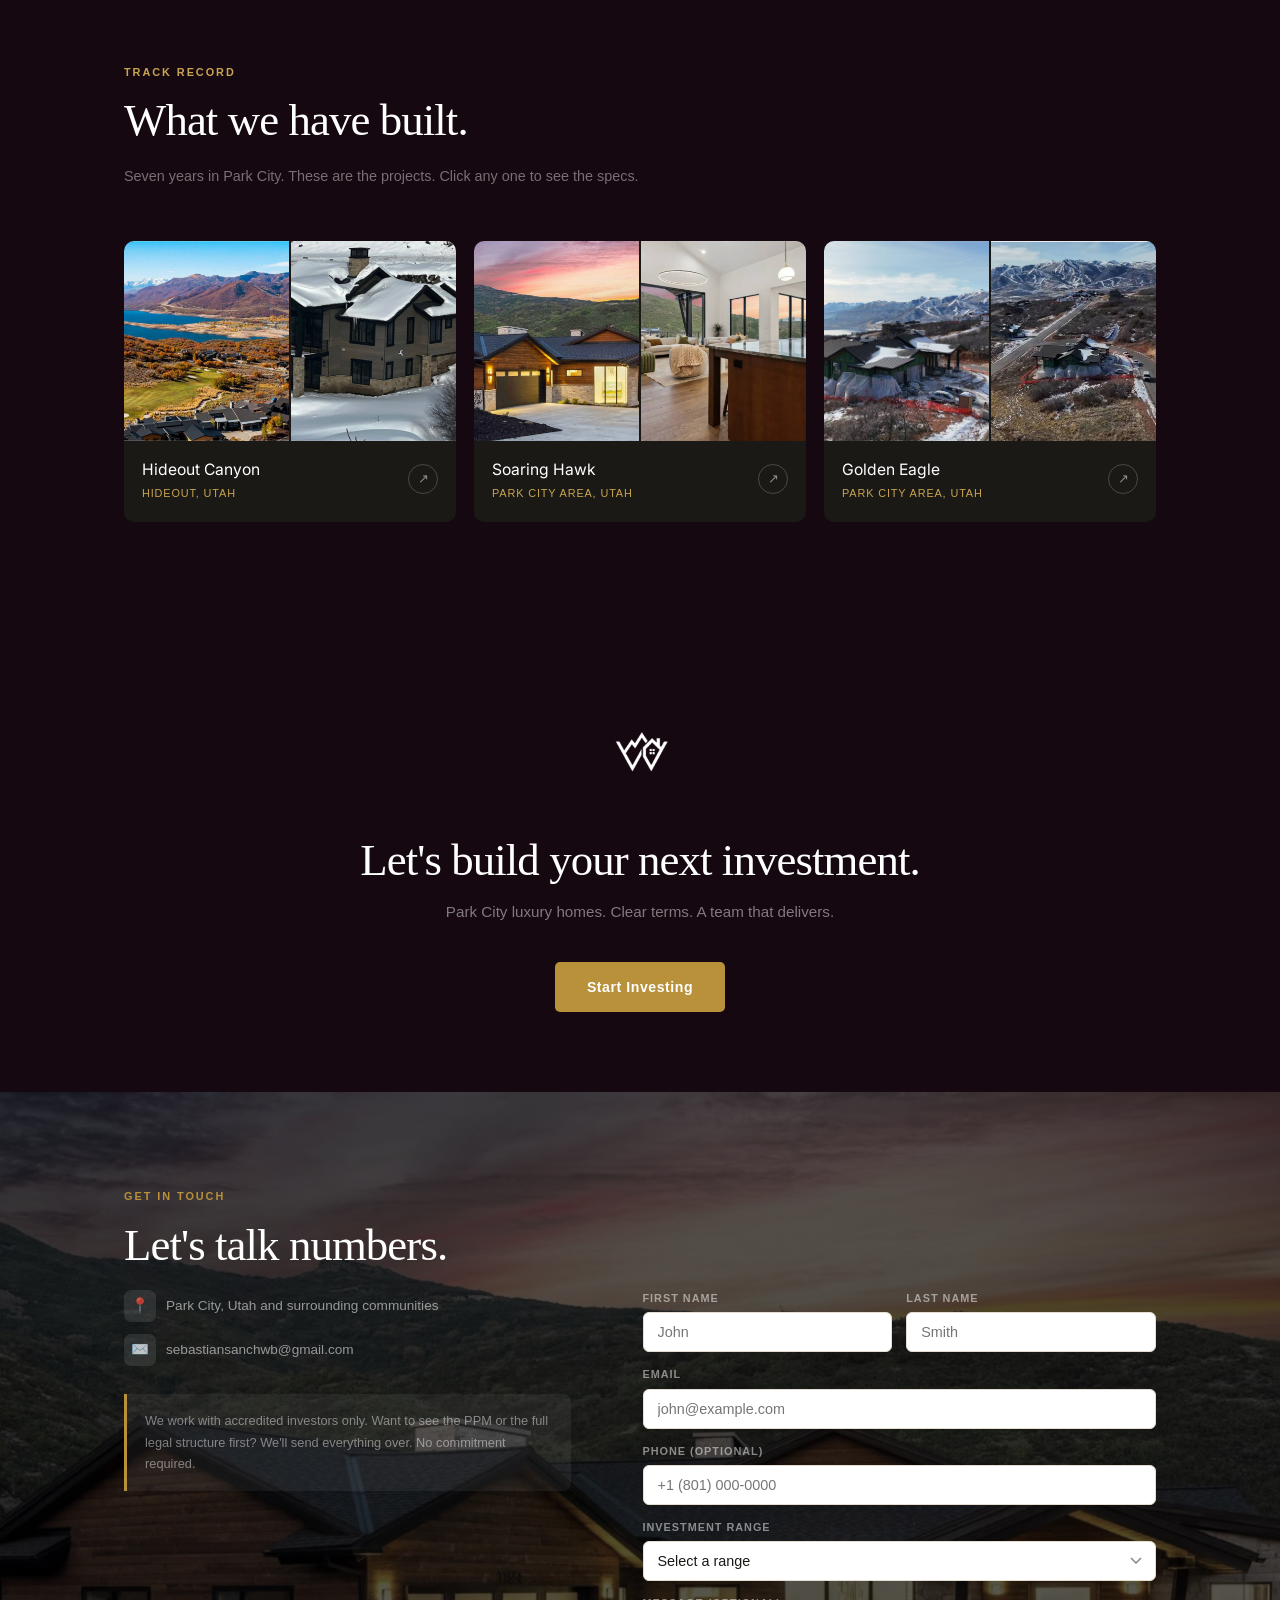
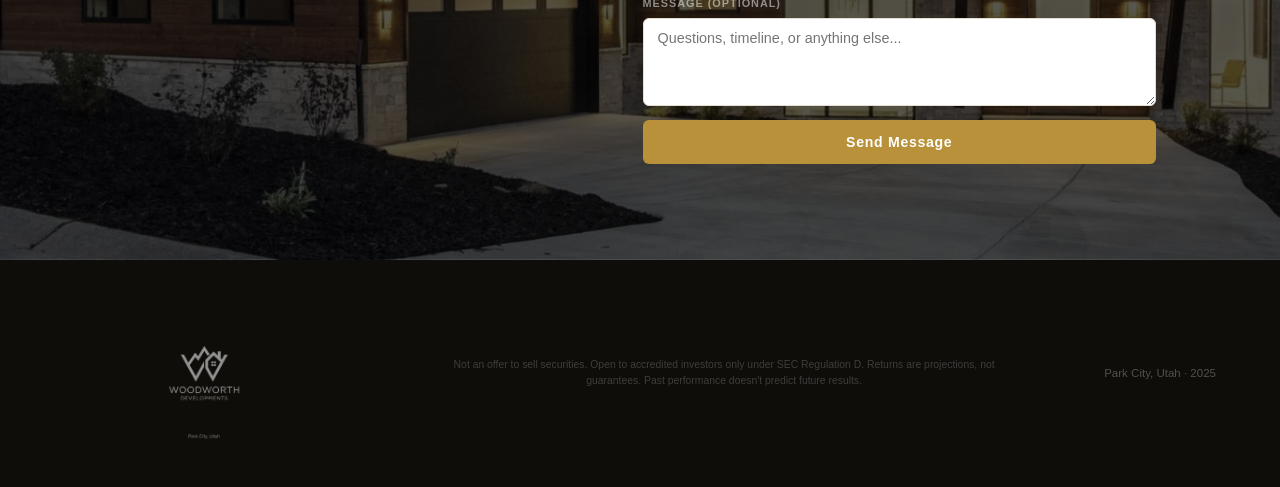
==== commit d873794b: "feat: update branding to Woodworth & Quinn Developments throughout index.html" ====
--- a/index.html
+++ b/index.html
@@ -20,7 +20,7 @@
   <header id="hdr">
     <div class="logo">
       <div class="logo-icon" role="img" aria-label="W"></div>
-      <div>Woodworth Developments<small>by EDSASE &nbsp;&#183;&nbsp; Park City, Utah</small></div>
+      <div>Woodworth & Quinn Developments<small>by EDSASE &nbsp;&#183;&nbsp; Park City, Utah</small></div>
     </div>
     <ul class="nav-links" id="navLinks">
       <li><a href="#deal-bg" onclick="closeNav()">The Deal</a></li>
@@ -46,9 +46,10 @@
     <div class="hero-body">
       <div class="hero-tag">Park City, Utah &nbsp;&#183;&nbsp; Luxury Development &nbsp;&#183;&nbsp; Private Placement
       </div>
-      <h1>Woodworth Developments<br><em style="font-size:.55em;letter-spacing:.18em;font-style:normal;opacity:.8">BY
+      <h1>Woodworth & Quinn Developments<br><em
+          style="font-size:.55em;letter-spacing:.18em;font-style:normal;opacity:.8">BY
           EDSASE</em></h1>
-      <p class="hero-sub">Woodworth Developments builds luxury homes in Park City, Utah, and gives accredited investors
+      <p class="hero-sub">Woodworth & Quinn builds luxury homes in Park City, Utah, and gives accredited investors
         a direct way in. Fixed terms, clear returns, and a team that has successfully done it before.</p>
       <div class="hero-btns">
         <a href="#contact" class="btn-primary">Start Investing</a>
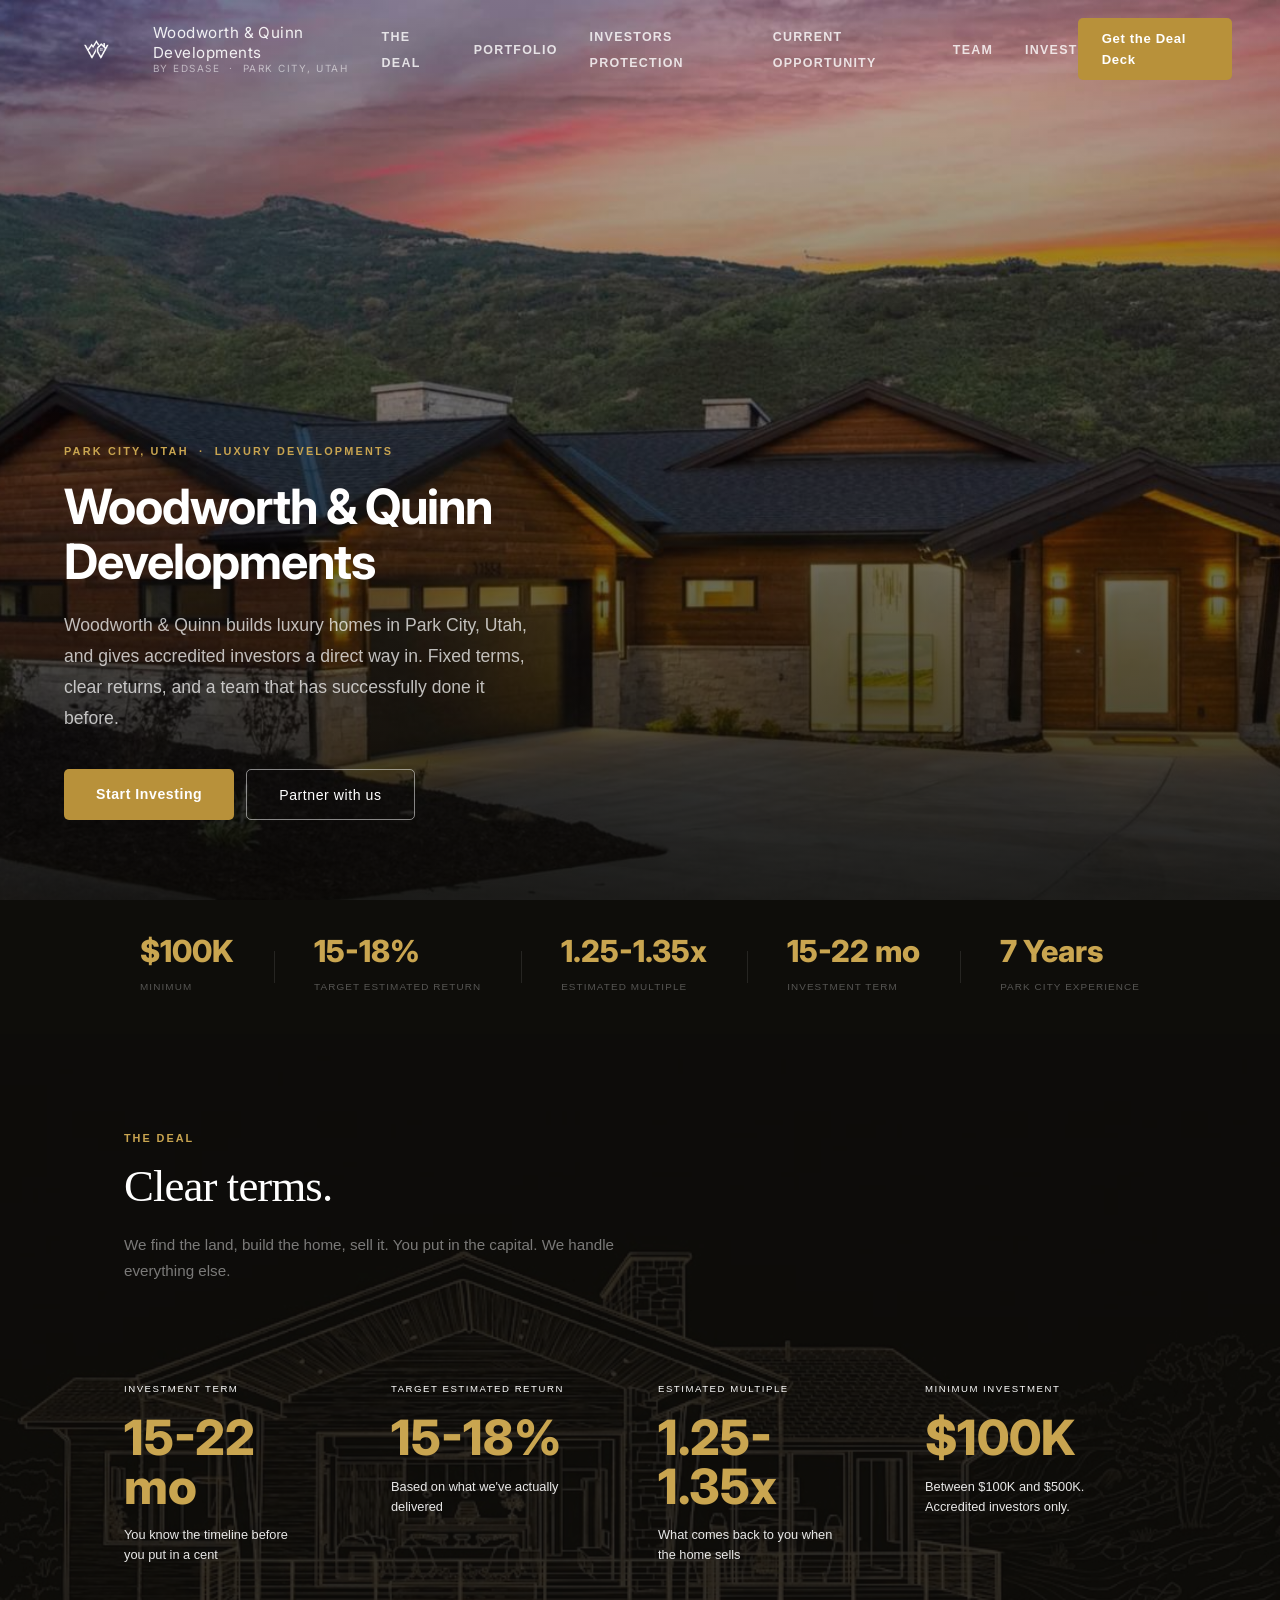
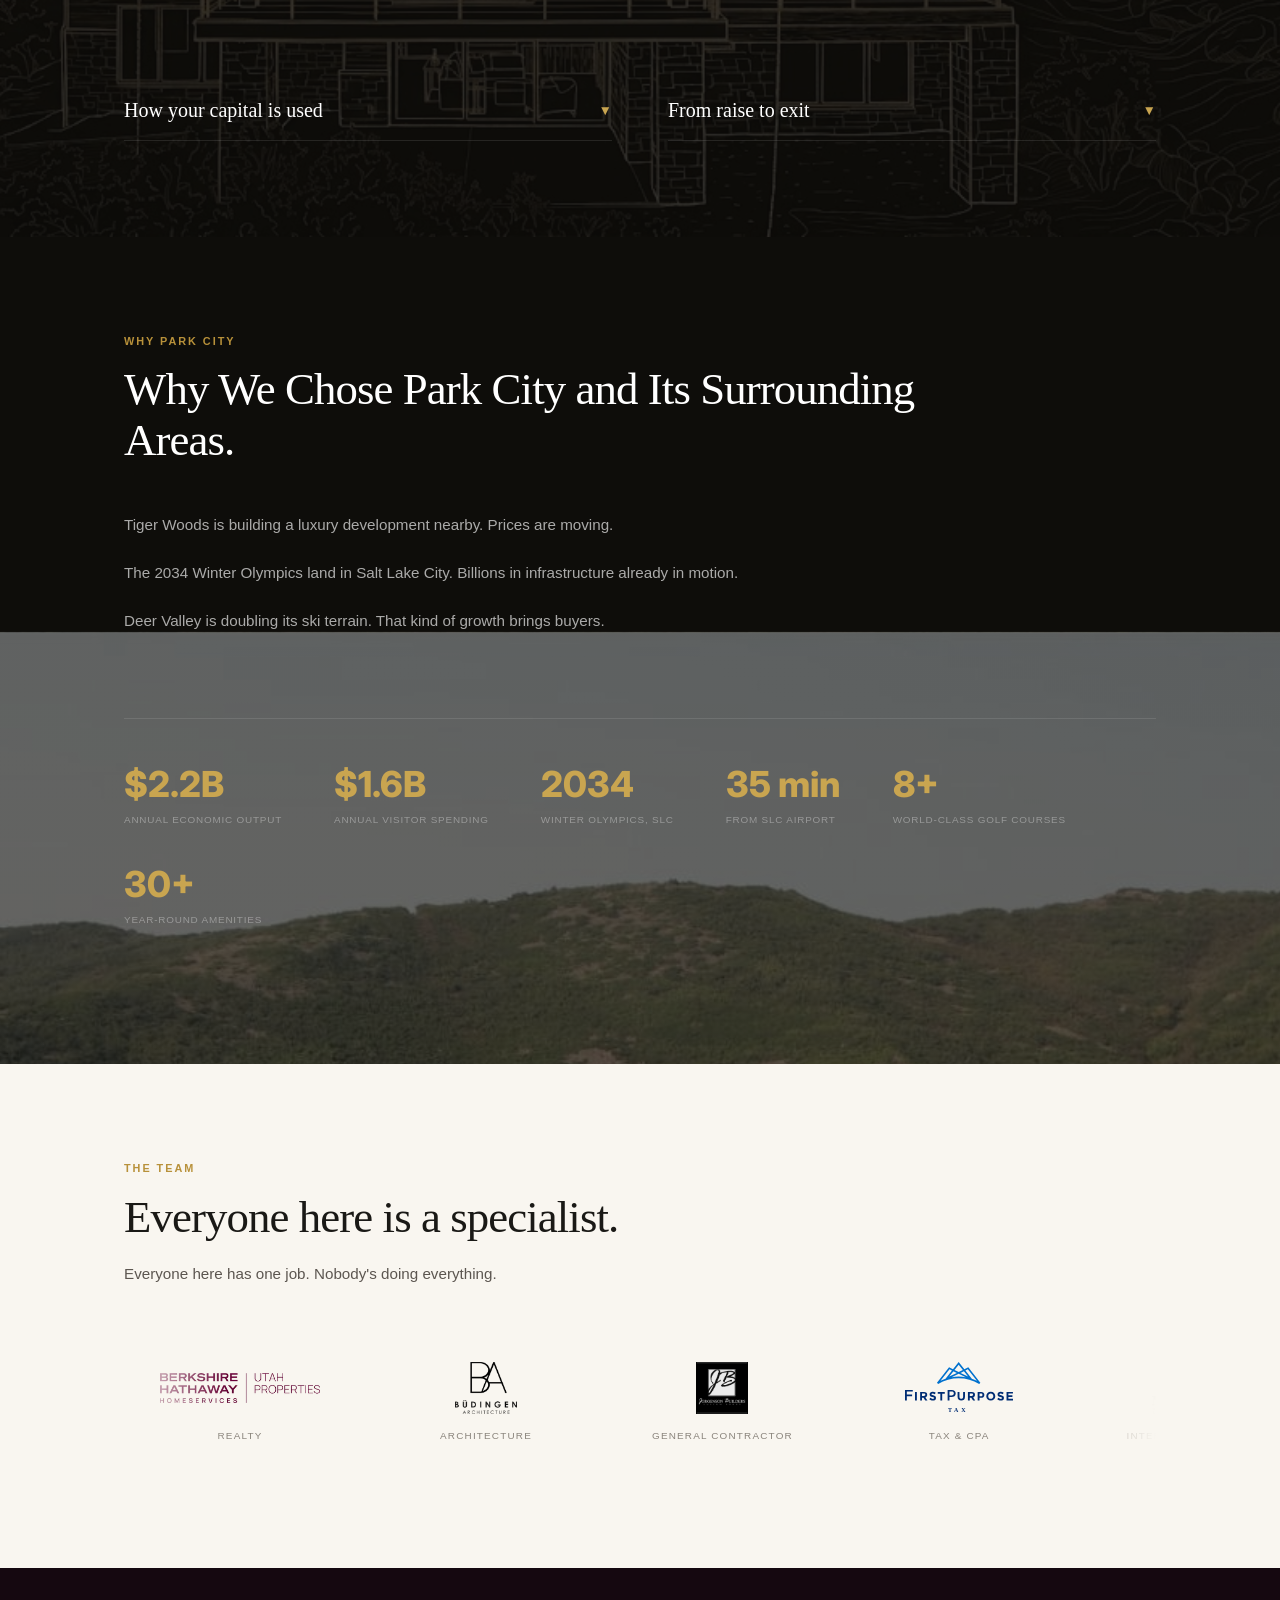
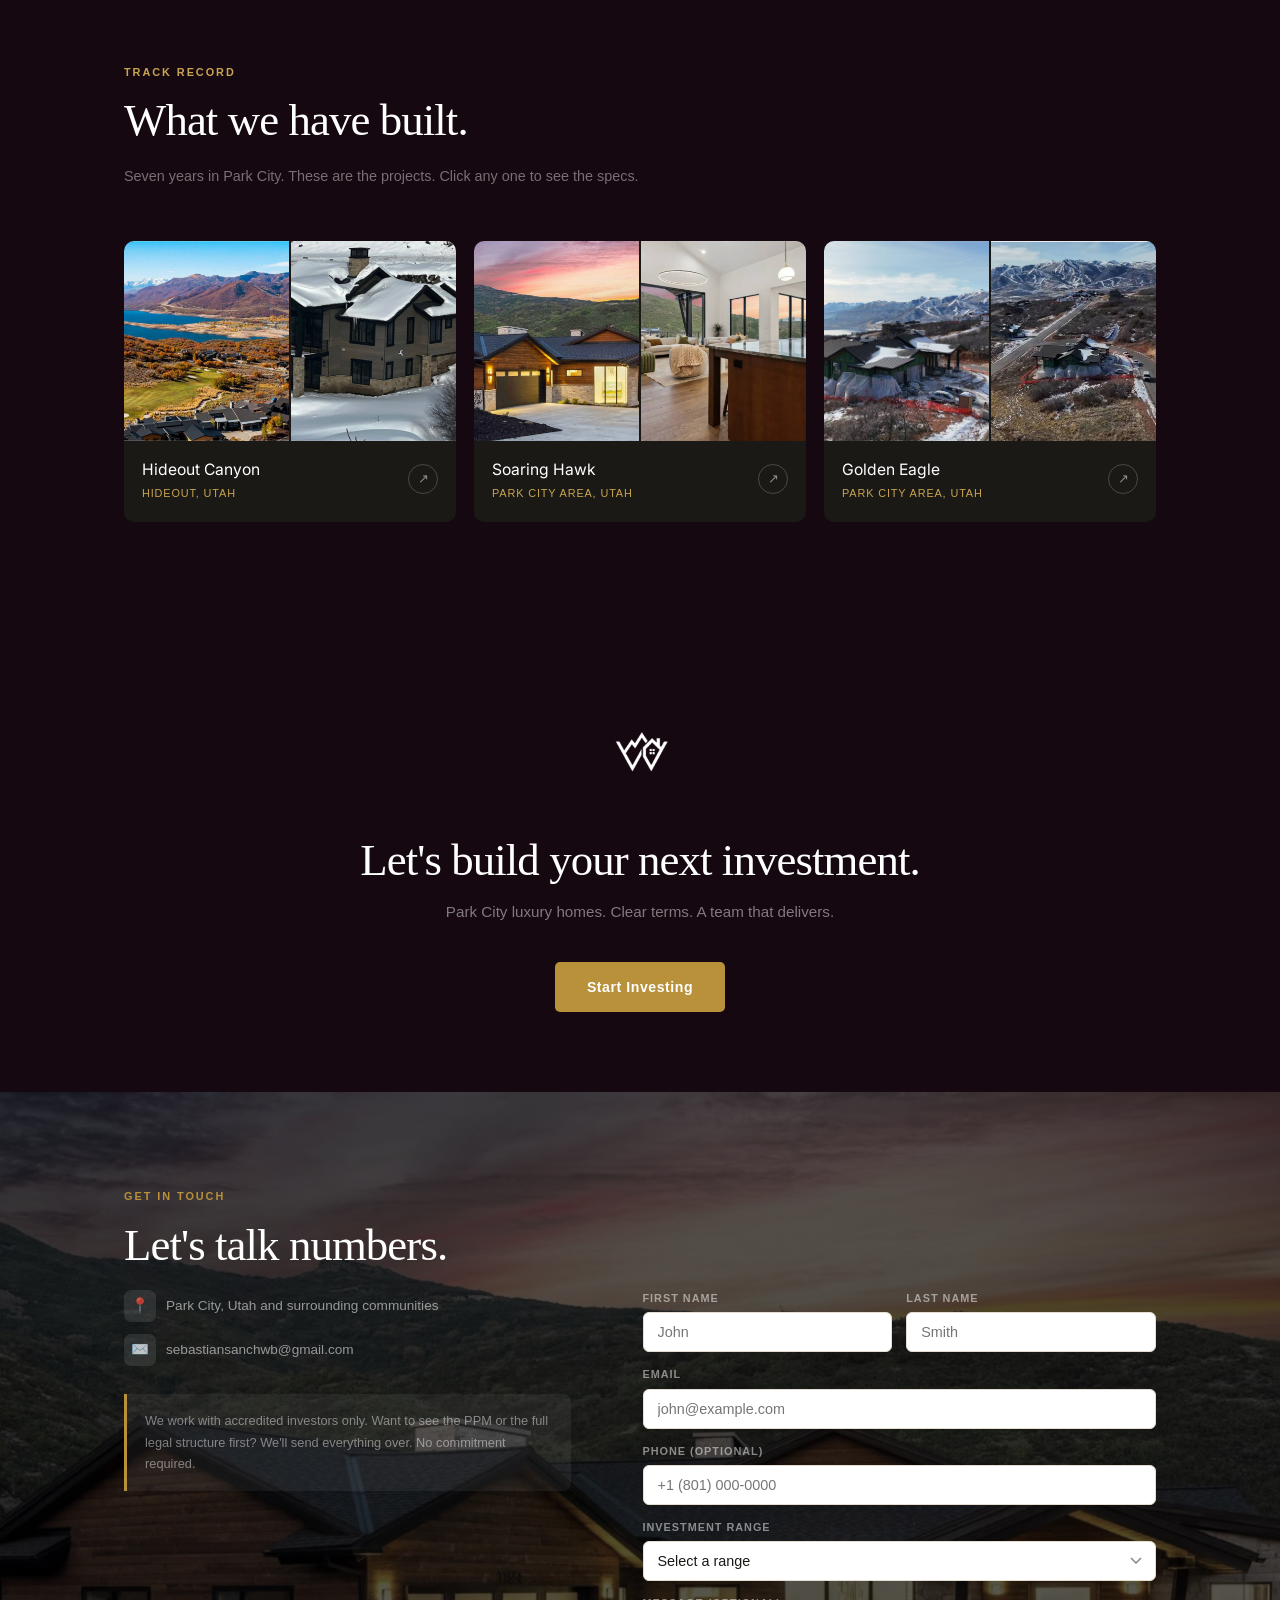
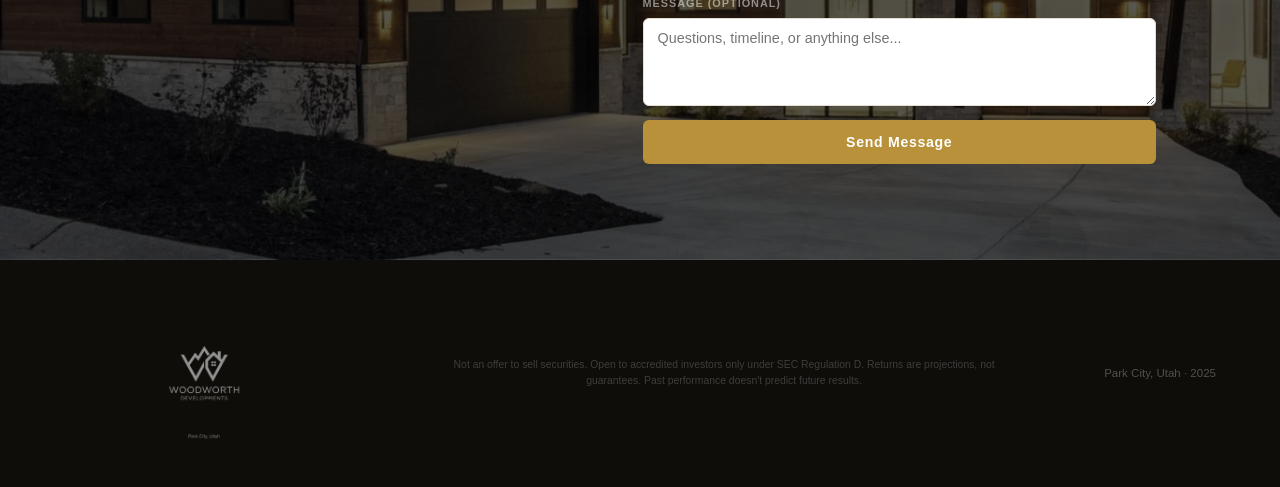
==== commit d0540dfc: "style: update hero typography to Inter font and simplify header content" ====
--- a/index.html
+++ b/index.html
@@ -44,11 +44,9 @@
     </video>
     <div class="hero-ov"></div>
     <div class="hero-body">
-      <div class="hero-tag">Park City, Utah &nbsp;&#183;&nbsp; Luxury Development &nbsp;&#183;&nbsp; Private Placement
-      </div>
-      <h1>Woodworth & Quinn Developments<br><em
-          style="font-size:.55em;letter-spacing:.18em;font-style:normal;opacity:.8">BY
-          EDSASE</em></h1>
+      <div class="hero-tag">Park City, Utah &nbsp;&#183;&nbsp; Luxury Developments
+      </div>
+      <h1>Woodworth & Quinn Developments</h1>
       <p class="hero-sub">Woodworth & Quinn builds luxury homes in Park City, Utah, and gives accredited investors
         a direct way in. Fixed terms, clear returns, and a team that has successfully done it before.</p>
       <div class="hero-btns">
--- a/css/main.css
+++ b/css/main.css
@@ -60,8 +60,8 @@
 .hero-body { position: relative; z-index: 2; padding: 0 64px 80px; max-width: 820px; }
 .hero-tag { font-size: .68rem; font-weight: 700; letter-spacing: .2em;
   text-transform: uppercase; color: var(--gold2); margin-bottom: 18px; }
-#hero h1 { font-family: Georgia, serif; font-weight: 400; font-style: italic;
-  font-size: clamp(2.8rem,5.5vw,5rem); line-height: 1.1; letter-spacing: -.02em;
+#hero h1 { font-family: 'Inter', sans-serif; font-weight: 700; font-style: normal;
+  font-size: clamp(1.9rem, 3.8vw, 3.4rem); line-height: 1.15; letter-spacing: -.02em;
   color: #fff; margin-bottom: 20px; }
 .hero-sub { font-size: clamp(.95rem,1.5vw,1.1rem); color: rgba(255,255,255,.72);
   max-width: 480px; line-height: 1.75; margin-bottom: 36px; }
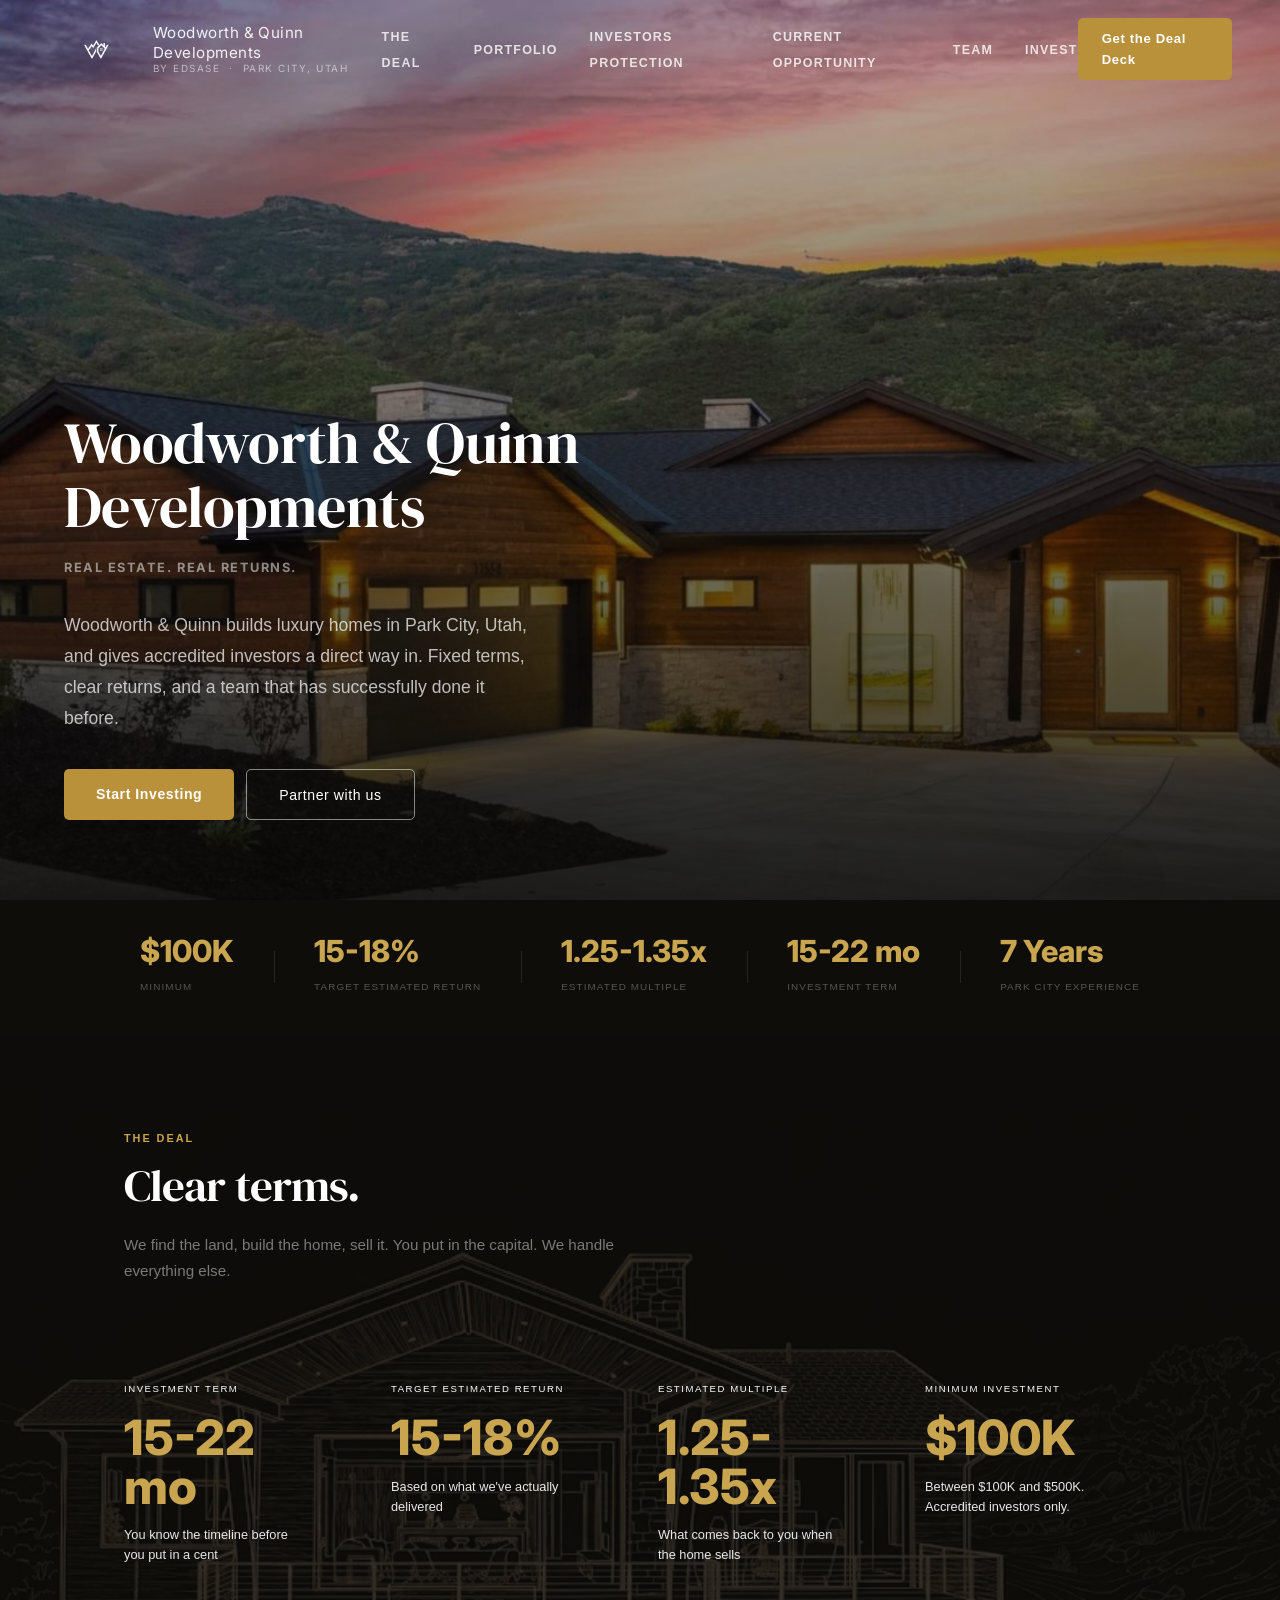
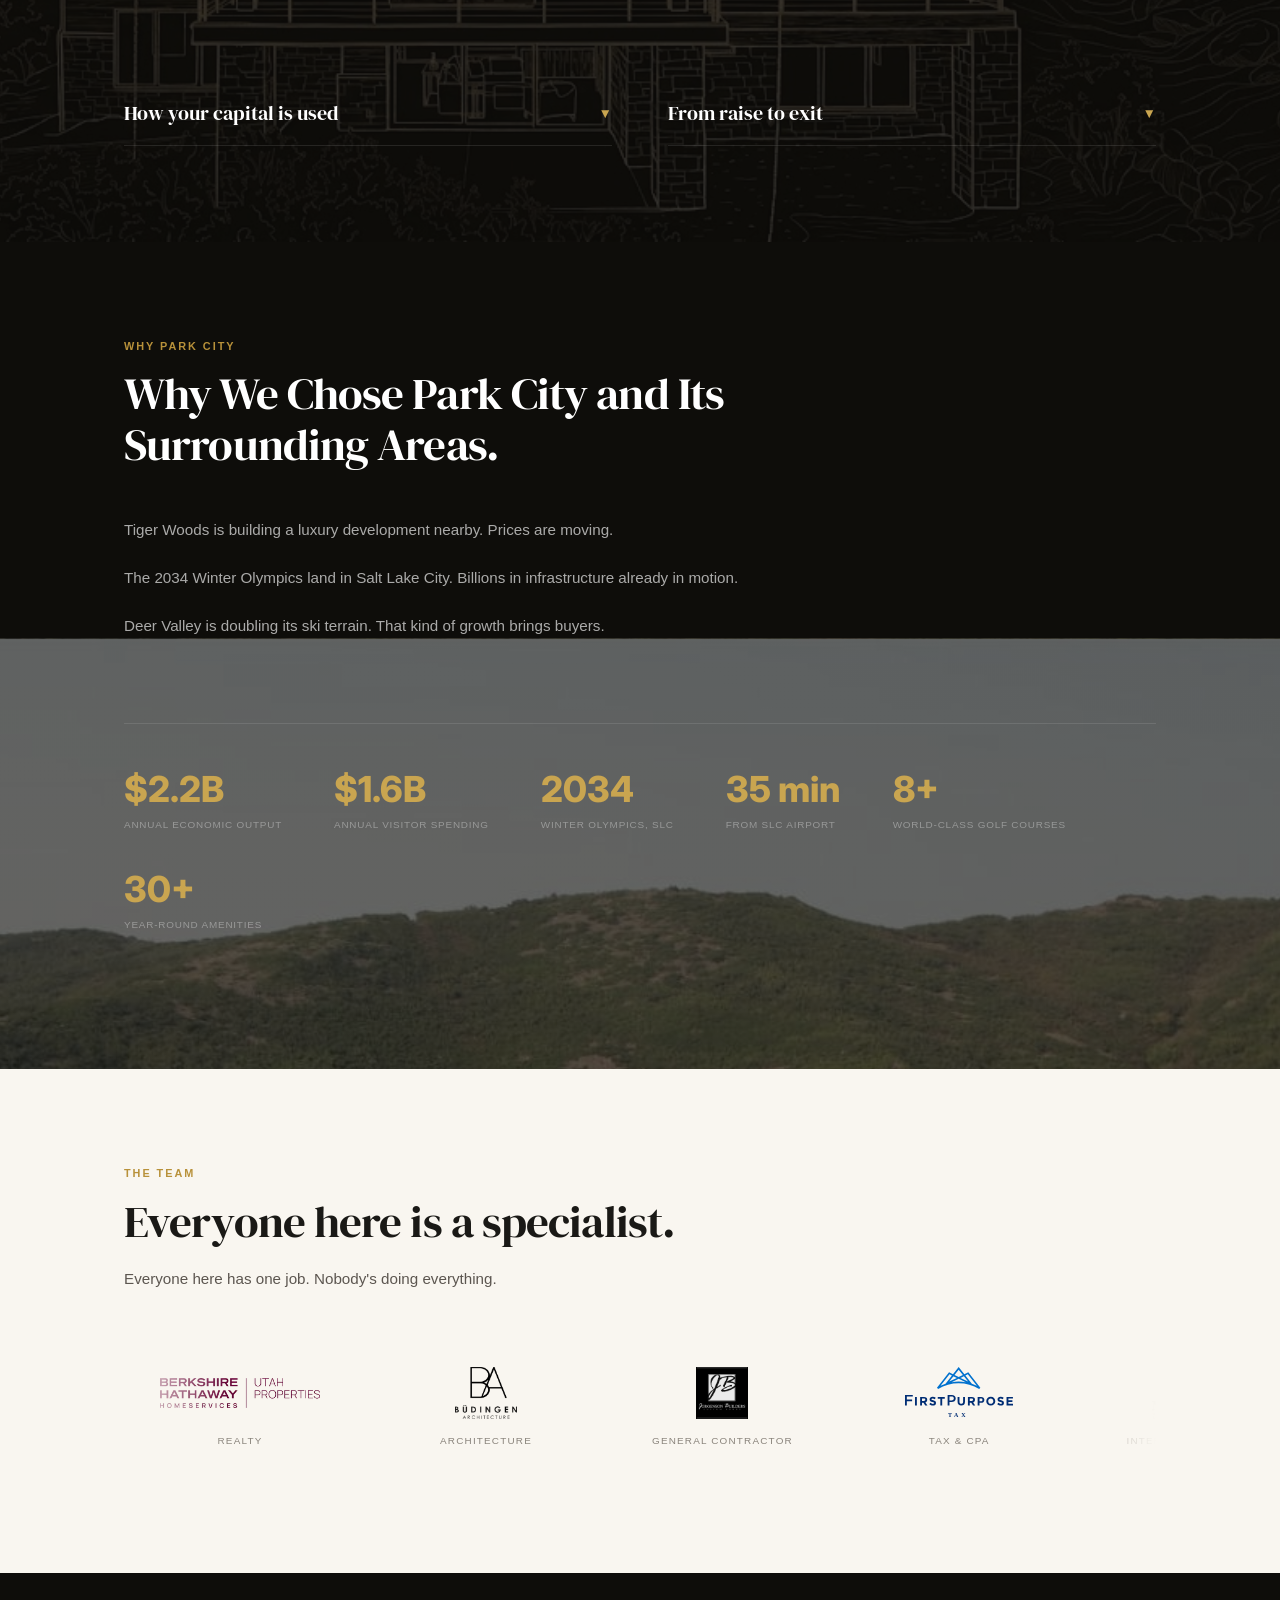
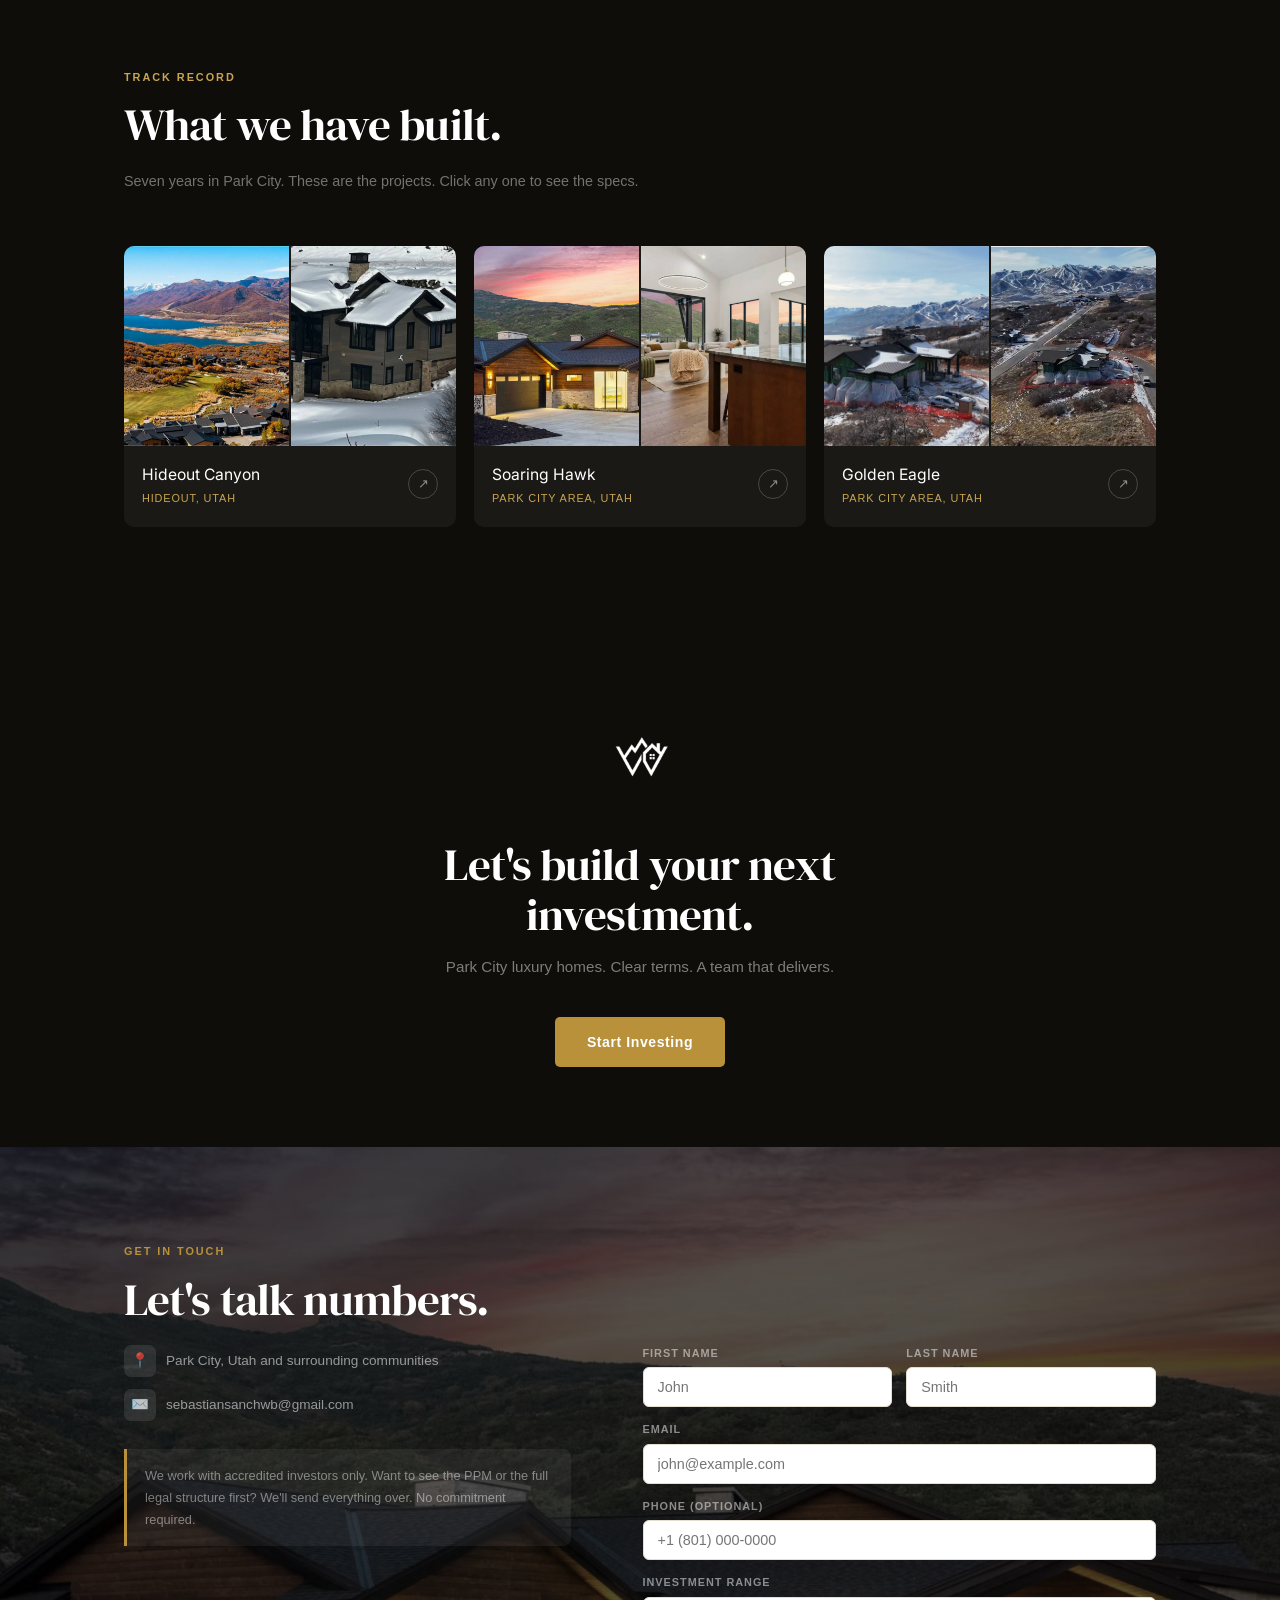
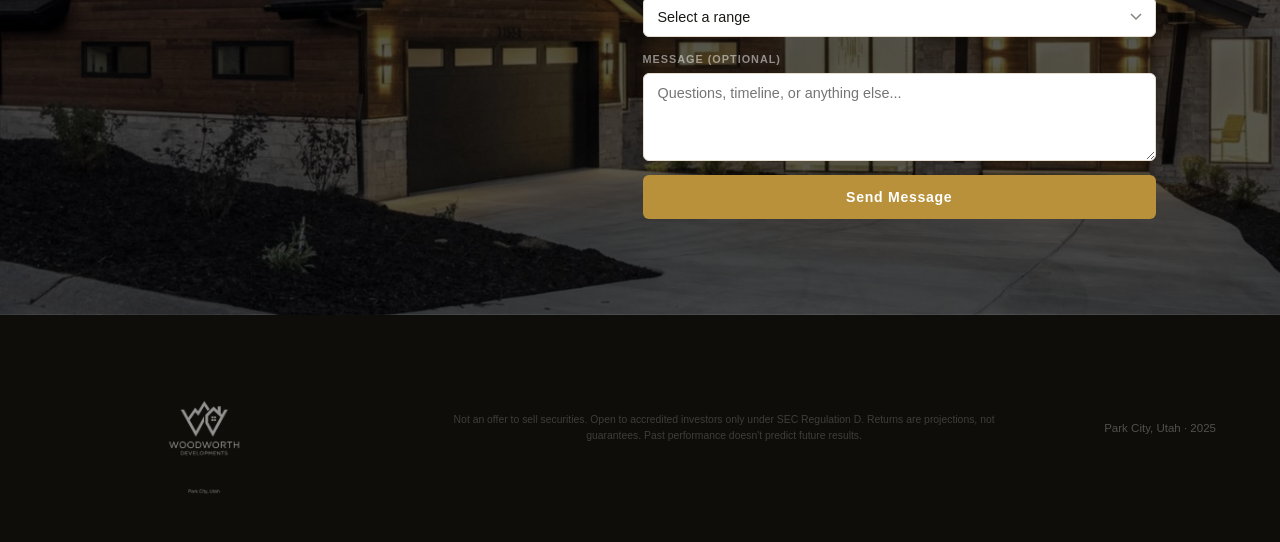
==== commit b315d3bb: "style: update site typography to DM Serif Display and refresh hero section layout" ====
--- a/index.html
+++ b/index.html
@@ -8,7 +8,7 @@
   <link rel="preconnect" href="https://fonts.googleapis.com">
   <link rel="preconnect" href="https://fonts.gstatic.com" crossorigin>
   <link
-    href="https://fonts.googleapis.com/css2?family=Cormorant+Garamond:ital,wght@0,300;0,400;0,600;1,300;1,400&family=Inter:wght@700;800&display=swap"
+    href="https://fonts.googleapis.com/css2?family=Cormorant+Garamond:ital,wght@0,300;0,400;0,600;1,300;1,400&family=DM+Serif+Display&family=Inter:wght@700;800&display=swap"
     rel="stylesheet">
   <link rel="stylesheet" href="css/main.css">
   <script src="https://cdn.jsdelivr.net/npm/@emailjs/browser@3/dist/email.min.js"></script>
@@ -44,9 +44,8 @@
     </video>
     <div class="hero-ov"></div>
     <div class="hero-body">
-      <div class="hero-tag">Park City, Utah &nbsp;&#183;&nbsp; Luxury Developments
-      </div>
       <h1>Woodworth & Quinn Developments</h1>
+      <p class="hero-tagline">Real Estate. Real Returns.</p>
       <p class="hero-sub">Woodworth & Quinn builds luxury homes in Park City, Utah, and gives accredited investors
         a direct way in. Fixed terms, clear returns, and a team that has successfully done it before.</p>
       <div class="hero-btns">
--- a/css/main.css
+++ b/css/main.css
@@ -1,488 +1,1928 @@
-*, *::before, *::after { box-sizing: border-box; margin: 0; padding: 0; }
-html { scroll-behavior: smooth; }
+*,
+*::before,
+*::after {
+  box-sizing: border-box;
+  margin: 0;
+  padding: 0;
+}
+
+html {
+  scroll-behavior: smooth;
+}
+
 body {
   font-family: 'Helvetica Neue', Helvetica, Arial, sans-serif;
-  background: #F9F6F0; color: #1A1916;
-  line-height: 1.6; -webkit-font-smoothing: antialiased;
-}
-img { display: block; max-width: 100%; }
-a { text-decoration: none; color: inherit; }
+  background: #F9F6F0;
+  color: #1A1916;
+  line-height: 1.6;
+  -webkit-font-smoothing: antialiased;
+}
+
+img {
+  display: block;
+  max-width: 100%;
+}
+
+a {
+  text-decoration: none;
+  color: inherit;
+}
+
 :root {
-  --cream:#F9F6F0; --cream2:#EEE8DC; --white:#fff;
-  --dark:#0E0D0A; --dark2:#181610; --gold:#B8913A; --gold2:#C9A550;
-  --text:#1A1916; --mid:#5C5650; --light:#8A847C; --border:#E4DDD0;
-}
+  --cream: #F9F6F0;
+  --cream2: #EEE8DC;
+  --white: #fff;
+  --dark: #0E0D0A;
+  --dark2: #181610;
+  --gold: #B8913A;
+  --gold2: #C9A550;
+  --text: #1A1916;
+  --mid: #5C5650;
+  --light: #8A847C;
+  --border: #E4DDD0;
+}
+
 header {
-  position: fixed; top: 0; left: 0; right: 0; z-index: 100;
-  padding: 18px 48px; display: flex; align-items: center;
-  justify-content: space-between; transition: background .3s, box-shadow .3s;
-}
+  position: fixed;
+  top: 0;
+  left: 0;
+  right: 0;
+  z-index: 100;
+  padding: 18px 48px;
+  display: flex;
+  align-items: center;
+  justify-content: space-between;
+  transition: background .3s, box-shadow .3s;
+}
+
 header.scrolled {
-  background: var(--cream); box-shadow: 0 1px 0 var(--border);
-}
-.logo { display: flex; align-items: center; gap: 10px;
-  font-family: 'Inter', sans-serif; font-size: .95rem; letter-spacing: .03em;
-  color: rgba(255,255,255,.9); transition: color .3s; line-height: 1.3; }
-.logo-icon { width: 95px; height: 50px; flex-shrink: 0;
-  background: #fff; transition: background .3s;
-  -webkit-mask: url('../logo-icon.png') center/100% 100% no-repeat, linear-gradient(#fff,#fff);
-  mask: url('../logo-icon.png') center/100% 100% no-repeat, linear-gradient(#fff,#fff);
-  -webkit-mask-composite: xor; mask-composite: exclude;
-  -webkit-mask-mode: luminance; mask-mode: luminance; }
-header.scrolled .logo-icon { background: var(--text); }
-.logo small { display: block; font-size: .62rem; letter-spacing: .15em;
-  text-transform: uppercase; opacity: .6; }
-header.scrolled .logo { color: var(--text); }
-.header-cta { background: var(--gold); color: #fff; padding: 10px 24px;
-  border-radius: 5px; font-size: .82rem; font-weight: 600;
-  letter-spacing: .05em; transition: background .2s; }
-.header-cta:hover { background: var(--gold2); }
-.nav-links { display: flex; align-items: center; gap: 32px; list-style: none; }
-.nav-links a { font-size: .78rem; font-weight: 600; letter-spacing: .1em;
-  text-transform: uppercase; color: rgba(255,255,255,.8);
-  transition: color .2s; text-decoration: none; }
-.nav-links a:hover { color: var(--gold2); }
-header.scrolled .nav-links a { color: var(--mid); }
-header.scrolled .nav-links a:hover { color: var(--gold); }
-.nav-hamburger { display: none; flex-direction: column; gap: 5px;
-  cursor: pointer; padding: 4px; background: none; border: none; }
-.nav-hamburger span { display: block; width: 22px; height: 2px;
-  background: rgba(255,255,255,.85); border-radius: 2px; transition: background .3s; }
-header.scrolled .nav-hamburger span { background: var(--text); }
-.nav-hamburger.open span:nth-child(1) { transform: translateY(7px) rotate(45deg); }
-.nav-hamburger.open span:nth-child(2) { opacity: 0; }
-.nav-hamburger.open span:nth-child(3) { transform: translateY(-7px) rotate(-45deg); }
-#hero { position: relative; height: 100vh; min-height: 640px;
-  display: flex; align-items: flex-end; overflow: hidden; }
-.hero-video { position: absolute; inset: 0; width: 100%; height: 100%; object-fit: cover; object-position: center 30%; z-index: 0; }
-.hero-ov { position: absolute; inset: 0; z-index: 1;
-  background: linear-gradient(to top,rgba(10,8,4,.88) 0%,rgba(10,8,4,.45) 55%,rgba(10,8,4,.25) 100%); }
-.hero-body { position: relative; z-index: 2; padding: 0 64px 80px; max-width: 820px; }
-.hero-tag { font-size: .68rem; font-weight: 700; letter-spacing: .2em;
-  text-transform: uppercase; color: var(--gold2); margin-bottom: 18px; }
-#hero h1 { font-family: 'Inter', sans-serif; font-weight: 700; font-style: normal;
-  font-size: clamp(1.9rem, 3.8vw, 3.4rem); line-height: 1.15; letter-spacing: -.02em;
-  color: #fff; margin-bottom: 20px; }
-.hero-sub { font-size: clamp(.95rem,1.5vw,1.1rem); color: rgba(255,255,255,.72);
-  max-width: 480px; line-height: 1.75; margin-bottom: 36px; }
-.hero-btns { display: flex; gap: 12px; flex-wrap: wrap; }
-.btn-primary { display: inline-block; background: var(--gold); color: #fff;
-  padding: 14px 32px; font-size: .88rem; font-weight: 600; letter-spacing: .04em;
-  border-radius: 5px; transition: background .2s, transform .15s; }
-.btn-primary:hover { background: var(--gold2); transform: translateY(-1px); }
-.btn-outline { display: inline-block; border: 1.5px solid rgba(255,255,255,.5);
-  color: #fff; padding: 13px 32px; font-size: .88rem; font-weight: 500;
-  letter-spacing: .04em; border-radius: 5px; transition: border-color .2s, background .2s; }
-.btn-outline:hover { border-color: #fff; background: rgba(255,255,255,.07); }
-.strip { background: var(--dark); display: flex; flex-wrap: wrap; justify-content: center; padding: 0 40px; }
-.strip-item { padding: 36px 40px; text-align: left; position: relative; }
-.strip-item + .strip-item::before { content: ''; position: absolute; left: 0; top: 50%; transform: translateY(-50%); height: 32px; width: 1px; background: rgba(255,255,255,.1); }
-.strip-item b { display: block; font-family: 'Inter', sans-serif; font-size: 1.9rem;
-  color: var(--gold2); line-height: 1; margin-bottom: 6px; font-weight: 800; }
-.strip-item span { font-size: .62rem; letter-spacing: .11em;
-  text-transform: uppercase; color: rgba(255,255,255,.3); }
-.section { padding: 96px 64px; max-width: 1160px; margin: 0 auto; }
-.eyebrow { font-size: .68rem; font-weight: 700; letter-spacing: .18em;
-  text-transform: uppercase; color: var(--gold); margin-bottom: 14px; display: block; }
-.eyebrow-w { color: var(--gold2); }
-h2 { font-family: Georgia, serif; font-weight: 400;
-  font-size: clamp(2rem,3.5vw,3rem); letter-spacing: -.02em; line-height: 1.12; margin-bottom: 20px; }
-#market { position: relative; background: var(--dark); overflow: hidden; }
-.market-bg { position: absolute; inset: -30% 0; z-index: 0;
-  background-image: linear-gradient(rgba(10,8,4,0.62),rgba(10,8,4,0.62)),url('../images/img_01.jpg');
-  background-size: cover; background-position: center 40%;
+  background: var(--dark);
+  box-shadow: 0 1px 0 rgba(255,255,255,.08);
+}
+
+.logo {
+  display: flex;
+  align-items: center;
+  gap: 10px;
+  font-family: 'Inter', sans-serif;
+  font-size: .95rem;
+  letter-spacing: .03em;
+  color: rgba(255, 255, 255, .9);
+  transition: color .3s;
+  line-height: 1.3;
+}
+
+.logo-icon {
+  width: 95px;
+  height: 50px;
+  flex-shrink: 0;
+  background: #fff;
+  transition: background .3s;
+  -webkit-mask: url('../logo-icon.png') center/100% 100% no-repeat, linear-gradient(#fff, #fff);
+  mask: url('../logo-icon.png') center/100% 100% no-repeat, linear-gradient(#fff, #fff);
+  -webkit-mask-composite: xor;
+  mask-composite: exclude;
+  -webkit-mask-mode: luminance;
+  mask-mode: luminance;
+}
+
+header.scrolled .logo-icon {
+  background: #fff;
+}
+
+.logo small {
+  display: block;
+  font-size: .62rem;
+  letter-spacing: .15em;
+  text-transform: uppercase;
+  opacity: .6;
+}
+
+header.scrolled .logo {
+  color: #fff;
+}
+
+.header-cta {
+  background: var(--gold);
+  color: #fff;
+  padding: 10px 24px;
+  border-radius: 5px;
+  font-size: .82rem;
+  font-weight: 600;
+  letter-spacing: .05em;
+  transition: background .2s;
+}
+
+.header-cta:hover {
+  background: var(--gold2);
+}
+
+.nav-links {
+  display: flex;
+  align-items: center;
+  gap: 32px;
+  list-style: none;
+}
+
+.nav-links a {
+  font-size: .78rem;
+  font-weight: 600;
+  letter-spacing: .1em;
+  text-transform: uppercase;
+  color: rgba(255, 255, 255, .8);
+  transition: color .2s;
+  text-decoration: none;
+}
+
+.nav-links a:hover {
+  color: var(--gold2);
+}
+
+header.scrolled .nav-links a {
+  color: rgba(255,255,255,.8);
+}
+
+header.scrolled .nav-links a:hover {
+  color: var(--gold2);
+}
+
+.nav-hamburger {
+  display: none;
+  flex-direction: column;
+  gap: 5px;
+  cursor: pointer;
+  padding: 4px;
+  background: none;
+  border: none;
+}
+
+.nav-hamburger span {
+  display: block;
+  width: 22px;
+  height: 2px;
+  background: rgba(255, 255, 255, .85);
+  border-radius: 2px;
+  transition: background .3s;
+}
+
+header.scrolled .nav-hamburger span {
+  background: #fff;
+}
+
+.nav-hamburger.open span:nth-child(1) {
+  transform: translateY(7px) rotate(45deg);
+}
+
+.nav-hamburger.open span:nth-child(2) {
+  opacity: 0;
+}
+
+.nav-hamburger.open span:nth-child(3) {
+  transform: translateY(-7px) rotate(-45deg);
+}
+
+#hero {
+  position: relative;
+  height: 100vh;
+  min-height: 640px;
+  display: flex;
+  align-items: flex-end;
+  overflow: hidden;
+}
+
+.hero-video {
+  position: absolute;
+  inset: 0;
+  width: 100%;
+  height: 100%;
+  object-fit: cover;
+  object-position: center 30%;
+  z-index: 0;
+}
+
+.hero-ov {
+  position: absolute;
+  inset: 0;
+  z-index: 1;
+  background: linear-gradient(to top, rgba(10, 8, 4, .88) 0%, rgba(10, 8, 4, .45) 55%, rgba(10, 8, 4, .25) 100%);
+}
+
+.hero-body {
+  position: relative;
+  z-index: 2;
+  padding: 0 64px 80px;
+  max-width: 820px;
+}
+
+.hero-tag {
+  font-size: .68rem;
+  font-weight: 700;
+  letter-spacing: .2em;
+  text-transform: uppercase;
+  color: var(--gold2);
+  margin-bottom: 18px;
+}
+
+#hero h1 {
+  font-family: 'DM Serif Display', serif;
+  font-weight: 400;
+  font-style: normal;
+  font-size: clamp(2.4rem, 4.5vw, 4.2rem);
+  line-height: 1.1;
+  letter-spacing: -.01em;
+  color: #fff;
+  margin-bottom: 20px;
+}
+
+.hero-tagline {
+  font-family: 'Inter', sans-serif;
+  font-weight: 700;
+  font-size: clamp(.75rem, 1vw, .9rem);
+  letter-spacing: .12em;
+  text-transform: uppercase;
+  color: rgba(255,255,255,.5);
+  margin-bottom: 32px;
+}
+
+.hero-sub {
+  font-size: clamp(.95rem, 1.5vw, 1.1rem);
+  color: rgba(255, 255, 255, .72);
+  max-width: 480px;
+  line-height: 1.75;
+  margin-bottom: 36px;
+}
+
+.hero-btns {
+  display: flex;
+  gap: 12px;
+  flex-wrap: wrap;
+}
+
+.btn-primary {
+  display: inline-block;
+  background: var(--gold);
+  color: #fff;
+  padding: 14px 32px;
+  font-size: .88rem;
+  font-weight: 600;
+  letter-spacing: .04em;
+  border-radius: 5px;
+  transition: background .2s, transform .15s;
+}
+
+.btn-primary:hover {
+  background: var(--gold2);
+  transform: translateY(-1px);
+}
+
+.btn-outline {
+  display: inline-block;
+  border: 1.5px solid rgba(255, 255, 255, .5);
+  color: #fff;
+  padding: 13px 32px;
+  font-size: .88rem;
+  font-weight: 500;
+  letter-spacing: .04em;
+  border-radius: 5px;
+  transition: border-color .2s, background .2s;
+}
+
+.btn-outline:hover {
+  border-color: #fff;
+  background: rgba(255, 255, 255, .07);
+}
+
+.strip {
+  background: var(--dark);
+  display: flex;
+  flex-wrap: wrap;
+  justify-content: center;
+  padding: 0 40px;
+}
+
+.strip-item {
+  padding: 36px 40px;
+  text-align: left;
+  position: relative;
+}
+
+.strip-item+.strip-item::before {
+  content: '';
+  position: absolute;
+  left: 0;
+  top: 50%;
+  transform: translateY(-50%);
+  height: 32px;
+  width: 1px;
+  background: rgba(255, 255, 255, .1);
+}
+
+.strip-item b {
+  display: block;
+  font-family: 'Inter', sans-serif;
+  font-size: 1.9rem;
+  color: var(--gold2);
+  line-height: 1;
+  margin-bottom: 6px;
+  font-weight: 800;
+}
+
+.strip-item span {
+  font-size: .62rem;
+  letter-spacing: .11em;
+  text-transform: uppercase;
+  color: rgba(255, 255, 255, .3);
+}
+
+.section {
+  padding: 96px 64px;
+  max-width: 1160px;
+  margin: 0 auto;
+}
+
+.eyebrow {
+  font-size: .68rem;
+  font-weight: 700;
+  letter-spacing: .18em;
+  text-transform: uppercase;
+  color: var(--gold);
+  margin-bottom: 14px;
+  display: block;
+}
+
+.eyebrow-w {
+  color: var(--gold2);
+}
+
+h2 {
+  font-family: 'DM Serif Display', serif;
+  font-weight: 400;
+  font-size: clamp(2rem, 3.5vw, 3rem);
+  letter-spacing: -.02em;
+  line-height: 1.12;
+  margin-bottom: 20px;
+}
+
+#market {
+  position: relative;
+  background: var(--dark);
+  overflow: hidden;
+}
+
+.market-bg {
+  position: absolute;
+  inset: -30% 0;
+  z-index: 0;
+  background-image: linear-gradient(rgba(10, 8, 4, 0.62), rgba(10, 8, 4, 0.62)), url('../images/img_01.jpg');
+  background-size: cover;
+  background-position: center 40%;
   filter: saturate(0.55);
-  opacity: 0; transform: translateX(80px);
-  transition: opacity 1.1s ease-out; }
-.market-bg.vis { opacity: 1; }
-#market > .section { position: relative; z-index: 1; }
-#market h2 { color: #fff; }
-#market p { color: rgba(255,255,255,.7); }
-#market strong { color: #fff; }
-#market .dot { background: var(--gold); }
-#market li { color: rgba(255,255,255,.65); }
-.market-wrap { max-width: 820px; }
-.market-pills { display: flex; flex-direction: column; gap: 0; margin-top: 36px; }
-.fu-left { opacity: 0; transform: translateX(-48px); transition: opacity .7s ease-out, transform .7s ease-out; }
-.fu-left.vis { opacity: 1; transform: none; }
-.fu-right { opacity: 0; transform: translateX(48px); transition: opacity .7s ease-out, transform .7s ease-out; }
-.fu-right.vis { opacity: 1; transform: none; }
-.market-pill { padding: 12px 0; font-size: .95rem; color: rgba(255,255,255,.65); line-height: 1.6; }
-.pill-dot { display: none; }
-.market-left p { font-size: 1rem; color: rgba(255,255,255,.68); line-height: 1.8; margin-bottom: 14px; }
-.market-left p strong { color: #fff; }
-.bullets { list-style: none; margin-top: 24px; }
-.bullets li { display: flex; gap: 12px; align-items: flex-start;
-  padding: 12px 0; border-bottom: 1px solid var(--border);
-  font-size: .9rem; color: var(--mid); line-height: 1.5; }
-.bullets li:first-child { border-top: 1px solid var(--border); }
-.dot { width: 5px; height: 5px; background: var(--gold); border-radius: 50%;
-  flex-shrink: 0; margin-top: 7px; }
-.stat-strip { display: flex; flex-wrap: wrap; gap: 0;
-  margin-top: 72px; padding-top: 48px; border-top: 1px solid rgba(255,255,255,.1); }
-.stat-box { padding: 0 52px 40px 0; flex-shrink: 0; }
-.stat-box-num { font-family: 'Inter', sans-serif;
-  font-size: clamp(2rem,2.8vw,3rem); color: var(--gold2);
-  line-height: 1; margin-bottom: 10px; font-weight: 800; }
-.stat-box-lbl { font-size: .62rem; color: rgba(255,255,255,.35);
-  line-height: 1.5; text-transform: uppercase; letter-spacing: .08em; }
-.market-photo { border-radius: 16px; overflow: hidden; height: 620px; margin-top: 64px; }
-.market-photo img { width: 100%; height: 100%; object-fit: cover; }
-#deal-bg { background: var(--dark); position: relative; }
-#deal-bg::before { content: ''; position: absolute; inset: 0; z-index: 0;
+  opacity: 0;
+  transform: translateX(80px);
+  transition: opacity 1.1s ease-out;
+}
+
+.market-bg.vis {
+  opacity: 1;
+}
+
+#market>.section {
+  position: relative;
+  z-index: 1;
+}
+
+#market h2 {
+  color: #fff;
+}
+
+#market p {
+  color: rgba(255, 255, 255, .7);
+}
+
+#market strong {
+  color: #fff;
+}
+
+#market .dot {
+  background: var(--gold);
+}
+
+#market li {
+  color: rgba(255, 255, 255, .65);
+}
+
+.market-wrap {
+  max-width: 820px;
+}
+
+.market-pills {
+  display: flex;
+  flex-direction: column;
+  gap: 0;
+  margin-top: 36px;
+}
+
+.fu-left {
+  opacity: 0;
+  transform: translateX(-48px);
+  transition: opacity .7s ease-out, transform .7s ease-out;
+}
+
+.fu-left.vis {
+  opacity: 1;
+  transform: none;
+}
+
+.fu-right {
+  opacity: 0;
+  transform: translateX(48px);
+  transition: opacity .7s ease-out, transform .7s ease-out;
+}
+
+.fu-right.vis {
+  opacity: 1;
+  transform: none;
+}
+
+.market-pill {
+  padding: 12px 0;
+  font-size: .95rem;
+  color: rgba(255, 255, 255, .65);
+  line-height: 1.6;
+}
+
+.pill-dot {
+  display: none;
+}
+
+.market-left p {
+  font-size: 1rem;
+  color: rgba(255, 255, 255, .68);
+  line-height: 1.8;
+  margin-bottom: 14px;
+}
+
+.market-left p strong {
+  color: #fff;
+}
+
+.bullets {
+  list-style: none;
+  margin-top: 24px;
+}
+
+.bullets li {
+  display: flex;
+  gap: 12px;
+  align-items: flex-start;
+  padding: 12px 0;
+  border-bottom: 1px solid var(--border);
+  font-size: .9rem;
+  color: var(--mid);
+  line-height: 1.5;
+}
+
+.bullets li:first-child {
+  border-top: 1px solid var(--border);
+}
+
+.dot {
+  width: 5px;
+  height: 5px;
+  background: var(--gold);
+  border-radius: 50%;
+  flex-shrink: 0;
+  margin-top: 7px;
+}
+
+.stat-strip {
+  display: flex;
+  flex-wrap: wrap;
+  gap: 0;
+  margin-top: 72px;
+  padding-top: 48px;
+  border-top: 1px solid rgba(255, 255, 255, .1);
+}
+
+.stat-box {
+  padding: 0 52px 40px 0;
+  flex-shrink: 0;
+}
+
+.stat-box-num {
+  font-family: 'Inter', sans-serif;
+  font-size: clamp(2rem, 2.8vw, 3rem);
+  color: var(--gold2);
+  line-height: 1;
+  margin-bottom: 10px;
+  font-weight: 800;
+}
+
+.stat-box-lbl {
+  font-size: .62rem;
+  color: rgba(255, 255, 255, .35);
+  line-height: 1.5;
+  text-transform: uppercase;
+  letter-spacing: .08em;
+}
+
+.market-photo {
+  border-radius: 16px;
+  overflow: hidden;
+  height: 620px;
+  margin-top: 64px;
+}
+
+.market-photo img {
+  width: 100%;
+  height: 100%;
+  object-fit: cover;
+}
+
+#deal-bg {
+  background: var(--dark);
+  position: relative;
+}
+
+#deal-bg::before {
+  content: '';
+  position: absolute;
+  inset: 0;
+  z-index: 0;
   background-image: url('../images/Soaring hawk sketch.jpg');
-  background-size: cover; background-position: center 40%;
-  opacity: 0.18; pointer-events: none; }
-#deal-bg > .section { position: relative; z-index: 1; }
-h2#deal { color: #fff; }
-.deal-note { color: rgba(255,255,255,.45); max-width: 500px;
-  margin-bottom: 52px; font-size: .95rem; line-height: 1.75; }
-.deal-nums { display: flex; gap: 0; margin-bottom: 72px; }
-.deal-num-card { flex: 1; padding: 44px 36px 44px 0; }
-.deal-num-card + .deal-num-card { padding-left: 36px; }
-.d-lbl { font-size: .6rem; letter-spacing: .16em; text-transform: uppercase;
-  color: #fff; margin-bottom: 18px; }
-.d-val { font-family: 'Inter', sans-serif; font-size: clamp(2.4rem,3.8vw,3.8rem);
-  color: var(--gold2); line-height: 1; margin-bottom: 14px; font-weight: 800; }
-.d-note { font-size: .8rem; color: rgba(255,255,255,.9); line-height: 1.55; max-width: 180px; }
-.deal-two { display: grid; grid-template-columns: 1fr 1fr; gap: 56px; }
-.acc-btn { width: 100%; background: none; border: none; border-bottom: 1px solid rgba(255,255,255,.1);
-  padding: 18px 0; display: flex; align-items: center; justify-content: space-between;
-  cursor: pointer; font-family: Georgia, serif; font-size: 1.25rem; font-weight: 400;
-  color: #fff; text-align: left; }
-.acc-btn .acc-arrow { font-size: .85rem; color: var(--gold2); transition: transform .3s ease;
-  flex-shrink: 0; margin-left: 12px; }
-.acc-btn.open .acc-arrow { transform: rotate(180deg); }
-.acc-body { overflow: hidden; max-height: 0; transition: max-height .4s ease; }
-.acc-body.open { max-height: 600px; }
-.check-list { list-style: none; counter-reset: cap-counter; }
-.check-list li { display: flex; gap: 20px; align-items: baseline;
-  padding: 16px 0; border-bottom: 1px solid rgba(255,255,255,.05);
-  font-size: .92rem; color: rgba(255,255,255,.9); line-height: 1.5;
-  counter-increment: cap-counter; }
-.check-list li::before { content: counter(cap-counter, decimal-leading-zero);
-  font-family: 'Inter', sans-serif; font-size: .75rem; color: var(--gold);
-  opacity: .55; min-width: 22px; flex-shrink: 0; }
-.tl { display: flex; flex-direction: column; }
-.tl-step { padding: 18px 0; border-bottom: 1px solid rgba(255,255,255,.05); }
-.tl-step:first-child { border-top: 1px solid rgba(255,255,255,.05); }
-.tl-period { font-size: .6rem; letter-spacing: .14em; text-transform: uppercase;
-  color: var(--gold2); margin-bottom: 8px; opacity: .8; }
-.tl-text { color: rgba(255,255,255,.9); font-size: .9rem; line-height: 1.6; }
-#protection { background: var(--dark); }
-.prot-list { margin-top: 56px; border-top: 1px solid rgba(255,255,255,.08); }
-.prot-row { display: grid; grid-template-columns: 52px 1fr 1.6fr 28px;
-  align-items: center; gap: 28px; padding: 24px 0;
-  border-bottom: 1px solid rgba(255,255,255,.08);
-  transition: background .2s; border-radius: 0; }
-.prot-num { font-family: 'Inter', sans-serif; font-size: .78rem; color: var(--gold);
-  letter-spacing: .1em; }
-.prot-name { font-size: .97rem; font-weight: 700; color: #fff; }
-.prot-tag { font-size: .86rem; color: rgba(255,255,255,.42); line-height: 1.5; }
-.prot-tick { width: 22px; height: 22px; border-radius: 50%;
-  border: 1.5px solid rgba(255,255,255,.2);
-  display: flex; align-items: center; justify-content: center; flex-shrink: 0; }
-.prot-tick::after { content: ''; width: 5px; height: 9px;
-  border-right: 1.5px solid var(--gold); border-bottom: 1.5px solid var(--gold);
-  transform: rotate(45deg) translateX(-1px) translateY(-1px); }
-#team { background: var(--cream); }
-.team-grid { display: grid; grid-template-columns: repeat(4,1fr); gap: 16px; margin-top: 52px; }
-.team-sub { color: var(--mid); font-size: .95rem; margin-top: 10px; margin-bottom: 48px; }
-.logo-marquee { overflow: hidden; width: 100%; -webkit-mask-image: linear-gradient(to right,transparent 0,black 10%,black 90%,transparent 100%); mask-image: linear-gradient(to right,transparent 0,black 10%,black 90%,transparent 100%); }
-.logo-track { display: flex; gap: 40px; align-items: center; width: max-content; animation: logo-scroll 28s linear infinite; }
-.logo-track:hover { animation-play-state: paused; }
-@keyframes logo-scroll { from { transform: translateX(0); } to { transform: translateX(-50%); } }
-.logo-item { display: flex; flex-direction: column; align-items: center; gap: 14px; padding: 28px 36px; flex-shrink: 0; min-width: 180px; }
-.logo-item:hover { opacity: .8; }
-.logo-item img { height: 52px; width: auto; max-width: 160px; object-fit: contain; }
-.logo-role { font-size: .62rem; letter-spacing: .12em; text-transform: uppercase; color: var(--light); }
-.team-card { background: var(--white); border: 1px solid var(--border);
-  border-radius: 10px; padding: 24px 18px; text-align: center; }
-.av { width: 52px; height: 52px; border-radius: 50%; background: var(--cream2);
-  margin: 0 auto 12px; display: flex; align-items: center; justify-content: center;
-  font-family: Georgia, serif; font-size: 1.05rem; color: var(--gold); font-style: italic; }
-.t-name { font-size: .85rem; font-weight: 600; color: var(--text); margin-bottom: 2px; }
-.t-co { font-size: .68rem; color: var(--gold); margin-bottom: 2px; }
-.t-role { font-size: .72rem; color: var(--light); line-height: 1.35; }
-#portfolio-bg { background: #150810; }
-h2#portfolio { color: #fff; }
-.port-note { color: rgba(255,255,255,.42); margin-bottom: 52px; font-size: .9rem; }
-.port-grid { display: grid; grid-template-columns: repeat(3,1fr); gap: 18px; }
-.port-card { background: #1A1916; border-radius: 10px; overflow: hidden;
-  cursor: pointer; transition: transform .3s, box-shadow .3s; }
-.port-card:hover { transform: translateY(-5px); box-shadow: 0 16px 40px rgba(0,0,0,.5); }
-.port-imgs { display: grid; grid-template-columns: 1fr 1fr; height: 200px; gap: 2px; overflow: hidden; }
-.port-imgs img { width: 100%; height: 100%; object-fit: cover; transition: transform .5s; }
-.port-card:hover .port-imgs img { transform: scale(1.05); }
-.port-info { padding: 16px 18px 20px; display: flex; align-items: center; justify-content: space-between; }
-.port-name { color: #fff; font-family: 'Inter', sans-serif; font-size: .98rem; margin-bottom: 3px; }
-.port-loc { font-size: .68rem; letter-spacing: .08em; text-transform: uppercase; color: var(--gold2); }
-.port-arrow { width: 30px; height: 30px; border-radius: 50%; border: 1px solid rgba(255,255,255,.2);
-  display: flex; align-items: center; justify-content: center; color: rgba(255,255,255,.5);
-  font-size: .8rem; transition: border-color .2s, color .2s; flex-shrink: 0; }
-.port-card:hover .port-arrow { border-color: var(--gold2); color: var(--gold2); }
-#cta-bridge { background: #150810;
-  text-align: center; padding: 80px 64px; position: relative; overflow: hidden; }
-#cta-bridge::before { display: none; }
-.cta-logo { width: 200px; height: 105px; margin: 0 auto 32px;
+  background-size: cover;
+  background-position: center 40%;
+  opacity: 0.18;
+  pointer-events: none;
+}
+
+#deal-bg>.section {
+  position: relative;
+  z-index: 1;
+}
+
+h2#deal {
+  color: #fff;
+}
+
+.deal-note {
+  color: rgba(255, 255, 255, .45);
+  max-width: 500px;
+  margin-bottom: 52px;
+  font-size: .95rem;
+  line-height: 1.75;
+}
+
+.deal-nums {
+  display: flex;
+  gap: 0;
+  margin-bottom: 72px;
+}
+
+.deal-num-card {
+  flex: 1;
+  padding: 44px 36px 44px 0;
+}
+
+.deal-num-card+.deal-num-card {
+  padding-left: 36px;
+}
+
+.d-lbl {
+  font-size: .6rem;
+  letter-spacing: .16em;
+  text-transform: uppercase;
+  color: #fff;
+  margin-bottom: 18px;
+}
+
+.d-val {
+  font-family: 'Inter', sans-serif;
+  font-size: clamp(2.4rem, 3.8vw, 3.8rem);
+  color: var(--gold2);
+  line-height: 1;
+  margin-bottom: 14px;
+  font-weight: 800;
+}
+
+.d-note {
+  font-size: .8rem;
+  color: rgba(255, 255, 255, .9);
+  line-height: 1.55;
+  max-width: 180px;
+}
+
+.deal-two {
+  display: grid;
+  grid-template-columns: 1fr 1fr;
+  gap: 56px;
+}
+
+.acc-btn {
+  width: 100%;
+  background: none;
+  border: none;
+  border-bottom: 1px solid rgba(255, 255, 255, .1);
+  padding: 18px 0;
+  display: flex;
+  align-items: center;
+  justify-content: space-between;
+  cursor: pointer;
+  font-family: 'DM Serif Display', serif;
+  font-size: 1.25rem;
+  font-weight: 400;
+  color: #fff;
+  text-align: left;
+}
+
+.acc-btn .acc-arrow {
+  font-size: .85rem;
+  color: var(--gold2);
+  transition: transform .3s ease;
+  flex-shrink: 0;
+  margin-left: 12px;
+}
+
+.acc-btn.open .acc-arrow {
+  transform: rotate(180deg);
+}
+
+.acc-body {
+  overflow: hidden;
+  max-height: 0;
+  transition: max-height .4s ease;
+}
+
+.acc-body.open {
+  max-height: 600px;
+}
+
+.check-list {
+  list-style: none;
+  counter-reset: cap-counter;
+}
+
+.check-list li {
+  display: flex;
+  gap: 20px;
+  align-items: baseline;
+  padding: 16px 0;
+  border-bottom: 1px solid rgba(255, 255, 255, .05);
+  font-size: .92rem;
+  color: rgba(255, 255, 255, .9);
+  line-height: 1.5;
+  counter-increment: cap-counter;
+}
+
+.check-list li::before {
+  content: counter(cap-counter, decimal-leading-zero);
+  font-family: 'Inter', sans-serif;
+  font-size: .75rem;
+  color: var(--gold);
+  opacity: .55;
+  min-width: 22px;
+  flex-shrink: 0;
+}
+
+.tl {
+  display: flex;
+  flex-direction: column;
+}
+
+.tl-step {
+  padding: 18px 0;
+  border-bottom: 1px solid rgba(255, 255, 255, .05);
+}
+
+.tl-step:first-child {
+  border-top: 1px solid rgba(255, 255, 255, .05);
+}
+
+.tl-period {
+  font-size: .6rem;
+  letter-spacing: .14em;
+  text-transform: uppercase;
+  color: var(--gold2);
+  margin-bottom: 8px;
+  opacity: .8;
+}
+
+.tl-text {
+  color: rgba(255, 255, 255, .9);
+  font-size: .9rem;
+  line-height: 1.6;
+}
+
+#protection {
+  background: var(--dark);
+}
+
+.prot-list {
+  margin-top: 56px;
+  border-top: 1px solid rgba(255, 255, 255, .08);
+}
+
+.prot-row {
+  display: grid;
+  grid-template-columns: 52px 1fr 1.6fr 28px;
+  align-items: center;
+  gap: 28px;
+  padding: 24px 0;
+  border-bottom: 1px solid rgba(255, 255, 255, .08);
+  transition: background .2s;
+  border-radius: 0;
+}
+
+.prot-num {
+  font-family: 'Inter', sans-serif;
+  font-size: .78rem;
+  color: var(--gold);
+  letter-spacing: .1em;
+}
+
+.prot-name {
+  font-size: .97rem;
+  font-weight: 700;
+  color: #fff;
+}
+
+.prot-tag {
+  font-size: .86rem;
+  color: rgba(255, 255, 255, .42);
+  line-height: 1.5;
+}
+
+.prot-tick {
+  width: 22px;
+  height: 22px;
+  border-radius: 50%;
+  border: 1.5px solid rgba(255, 255, 255, .2);
+  display: flex;
+  align-items: center;
+  justify-content: center;
+  flex-shrink: 0;
+}
+
+.prot-tick::after {
+  content: '';
+  width: 5px;
+  height: 9px;
+  border-right: 1.5px solid var(--gold);
+  border-bottom: 1.5px solid var(--gold);
+  transform: rotate(45deg) translateX(-1px) translateY(-1px);
+}
+
+#team {
+  background: var(--cream);
+}
+
+.team-grid {
+  display: grid;
+  grid-template-columns: repeat(4, 1fr);
+  gap: 16px;
+  margin-top: 52px;
+}
+
+.team-sub {
+  color: var(--mid);
+  font-size: .95rem;
+  margin-top: 10px;
+  margin-bottom: 48px;
+}
+
+.logo-marquee {
+  overflow: hidden;
+  width: 100%;
+  -webkit-mask-image: linear-gradient(to right, transparent 0, black 10%, black 90%, transparent 100%);
+  mask-image: linear-gradient(to right, transparent 0, black 10%, black 90%, transparent 100%);
+}
+
+.logo-track {
+  display: flex;
+  gap: 40px;
+  align-items: center;
+  width: max-content;
+  animation: logo-scroll 28s linear infinite;
+}
+
+.logo-track:hover {
+  animation-play-state: paused;
+}
+
+@keyframes logo-scroll {
+  from {
+    transform: translateX(0);
+  }
+
+  to {
+    transform: translateX(-50%);
+  }
+}
+
+.logo-item {
+  display: flex;
+  flex-direction: column;
+  align-items: center;
+  gap: 14px;
+  padding: 28px 36px;
+  flex-shrink: 0;
+  min-width: 180px;
+}
+
+.logo-item:hover {
+  opacity: .8;
+}
+
+.logo-item img {
+  height: 52px;
+  width: auto;
+  max-width: 160px;
+  object-fit: contain;
+}
+
+.logo-role {
+  font-size: .62rem;
+  letter-spacing: .12em;
+  text-transform: uppercase;
+  color: var(--light);
+}
+
+.team-card {
+  background: var(--white);
+  border: 1px solid var(--border);
+  border-radius: 10px;
+  padding: 24px 18px;
+  text-align: center;
+}
+
+.av {
+  width: 52px;
+  height: 52px;
+  border-radius: 50%;
+  background: var(--cream2);
+  margin: 0 auto 12px;
+  display: flex;
+  align-items: center;
+  justify-content: center;
+  font-family: 'DM Serif Display', serif;
+  font-size: 1.05rem;
+  color: var(--gold);
+  font-style: italic;
+}
+
+.t-name {
+  font-size: .85rem;
+  font-weight: 600;
+  color: var(--text);
+  margin-bottom: 2px;
+}
+
+.t-co {
+  font-size: .68rem;
+  color: var(--gold);
+  margin-bottom: 2px;
+}
+
+.t-role {
+  font-size: .72rem;
+  color: var(--light);
+  line-height: 1.35;
+}
+
+#portfolio-bg {
+  background: #0E0D0A;
+}
+
+h2#portfolio {
+  color: #fff;
+}
+
+.port-note {
+  color: rgba(255, 255, 255, .42);
+  margin-bottom: 52px;
+  font-size: .9rem;
+}
+
+.port-grid {
+  display: grid;
+  grid-template-columns: repeat(3, 1fr);
+  gap: 18px;
+}
+
+.port-card {
+  background: #1A1916;
+  border-radius: 10px;
+  overflow: hidden;
+  cursor: pointer;
+  transition: transform .3s, box-shadow .3s;
+}
+
+.port-card:hover {
+  transform: translateY(-5px);
+  box-shadow: 0 16px 40px rgba(0, 0, 0, .5);
+}
+
+.port-imgs {
+  display: grid;
+  grid-template-columns: 1fr 1fr;
+  height: 200px;
+  gap: 2px;
+  overflow: hidden;
+}
+
+.port-imgs img {
+  width: 100%;
+  height: 100%;
+  object-fit: cover;
+  transition: transform .5s;
+}
+
+.port-card:hover .port-imgs img {
+  transform: scale(1.05);
+}
+
+.port-info {
+  padding: 16px 18px 20px;
+  display: flex;
+  align-items: center;
+  justify-content: space-between;
+}
+
+.port-name {
+  color: #fff;
+  font-family: 'Inter', sans-serif;
+  font-size: .98rem;
+  margin-bottom: 3px;
+}
+
+.port-loc {
+  font-size: .68rem;
+  letter-spacing: .08em;
+  text-transform: uppercase;
+  color: var(--gold2);
+}
+
+.port-arrow {
+  width: 30px;
+  height: 30px;
+  border-radius: 50%;
+  border: 1px solid rgba(255, 255, 255, .2);
+  display: flex;
+  align-items: center;
+  justify-content: center;
+  color: rgba(255, 255, 255, .5);
+  font-size: .8rem;
+  transition: border-color .2s, color .2s;
+  flex-shrink: 0;
+}
+
+.port-card:hover .port-arrow {
+  border-color: var(--gold2);
+  color: var(--gold2);
+}
+
+#cta-bridge {
+  background: #0E0D0A;
+  text-align: center;
+  padding: 80px 64px;
+  position: relative;
+  overflow: hidden;
+}
+
+#cta-bridge::before {
+  display: none;
+}
+
+.cta-logo {
+  width: 200px;
+  height: 105px;
+  margin: 0 auto 32px;
   background: #fff;
-  -webkit-mask: url('../logo-icon.png') center/contain no-repeat, linear-gradient(#fff,#fff);
-  mask: url('../logo-icon.png') center/contain no-repeat, linear-gradient(#fff,#fff);
-  -webkit-mask-composite: xor; mask-composite: exclude;
-  -webkit-mask-mode: luminance; mask-mode: luminance; }
-#cta-bridge h2 { color: #fff; max-width: 600px; margin: 0 auto 14px; position: relative; z-index: 1; }
-#cta-bridge > p { color: rgba(255,255,255,.46); max-width: 460px; margin: 0 auto 36px;
-  font-size: .95rem; line-height: 1.75; position: relative; z-index: 1; }
-.terms-row { display: flex; flex-wrap: wrap; justify-content: center; gap: 0;
-  max-width: 680px; margin: 0 auto 44px; border: 1px solid rgba(255,255,255,.1);
-  border-radius: 10px; overflow: hidden; position: relative; }
-.term-item { flex: 1 1 150px; padding: 18px 12px; border-right: 1px solid rgba(255,255,255,.08); }
-.term-item:last-child { border-right: none; }
-.term-val { font-family: 'Inter', sans-serif; font-size: 1.1rem; color: var(--gold2); display: block; margin-bottom: 3px; }
-.term-lbl { font-size: .65rem; letter-spacing: .09em; text-transform: uppercase; color: rgba(255,255,255,.3); }
-#contact { position: relative; background: var(--dark); }
-#contact::before { content: ''; position: absolute; inset: 0; z-index: 0;
-  background-image: linear-gradient(rgba(10,8,4,0.68),rgba(10,8,4,0.68)),url('../images/img_02.jpg');
-  background-size: cover; background-position: center 30%;
-  background-blend-mode: multiply; filter: saturate(0.55); }
-#contact > .section { position: relative; z-index: 1; }
-#contact h2 { color: #fff; }
-#contact .contact-left h3 { color: #fff; }
-#contact .contact-left > p { color: var(--gold2) !important; }
-#contact .c-icon { background: rgba(255,255,255,.1); color: rgba(255,255,255,.7); }
-#contact .c-txt { color: rgba(255,255,255,.55); }
-#contact .c-note { background: rgba(255,255,255,.06); color: rgba(255,255,255,.45); border-left-color: var(--gold); }
-#contact .fg label { color: rgba(255,255,255,.5); }
-.contact-wrap { display: grid; grid-template-columns: 1fr 1.15fr; gap: 72px; align-items: start; }
-.contact-left h3 { font-family: Georgia, serif; font-weight: 400; font-size: 1.5rem; margin-bottom: 14px; }
-.contact-left > p { font-size: .93rem; color: var(--mid); line-height: 1.8; margin-bottom: 28px; }
-.c-line { display: flex; align-items: center; gap: 10px; margin-bottom: 12px; }
-.c-icon { width: 32px; height: 32px; border-radius: 7px; background: var(--cream2);
-  display: flex; align-items: center; justify-content: center; font-size: .9rem; flex-shrink: 0; }
-.c-txt { font-size: .85rem; color: var(--mid); }
-.c-note { margin-top: 28px; padding: 16px 18px; border-left: 3px solid var(--gold);
-  background: var(--cream2); border-radius: 0 8px 8px 0;
-  font-size: .8rem; color: var(--mid); line-height: 1.7; }
-.c-form { display: flex; flex-direction: column; gap: 14px; }
-.row2 { display: grid; grid-template-columns: 1fr 1fr; gap: 14px; }
-.fg { display: flex; flex-direction: column; gap: 5px; }
-.fg label { font-size: .68rem; font-weight: 700; letter-spacing: .09em; text-transform: uppercase; color: var(--mid); }
-.fg input, .fg select, .fg textarea { background: var(--white); border: 1.5px solid var(--border);
-  border-radius: 6px; padding: 11px 14px; font-size: .9rem; font-family: inherit;
-  color: var(--text); outline: none; transition: border-color .2s; width: 100%; }
-.fg input:focus, .fg select:focus, .fg textarea:focus { border-color: var(--gold); }
-.fg textarea { resize: vertical; min-height: 88px; }
-.fg select { appearance: none;
+  -webkit-mask: url('../logo-icon.png') center/contain no-repeat, linear-gradient(#fff, #fff);
+  mask: url('../logo-icon.png') center/contain no-repeat, linear-gradient(#fff, #fff);
+  -webkit-mask-composite: xor;
+  mask-composite: exclude;
+  -webkit-mask-mode: luminance;
+  mask-mode: luminance;
+}
+
+#cta-bridge h2 {
+  color: #fff;
+  max-width: 600px;
+  margin: 0 auto 14px;
+  position: relative;
+  z-index: 1;
+}
+
+#cta-bridge>p {
+  color: rgba(255, 255, 255, .46);
+  max-width: 460px;
+  margin: 0 auto 36px;
+  font-size: .95rem;
+  line-height: 1.75;
+  position: relative;
+  z-index: 1;
+}
+
+.terms-row {
+  display: flex;
+  flex-wrap: wrap;
+  justify-content: center;
+  gap: 0;
+  max-width: 680px;
+  margin: 0 auto 44px;
+  border: 1px solid rgba(255, 255, 255, .1);
+  border-radius: 10px;
+  overflow: hidden;
+  position: relative;
+}
+
+.term-item {
+  flex: 1 1 150px;
+  padding: 18px 12px;
+  border-right: 1px solid rgba(255, 255, 255, .08);
+}
+
+.term-item:last-child {
+  border-right: none;
+}
+
+.term-val {
+  font-family: 'Inter', sans-serif;
+  font-size: 1.1rem;
+  color: var(--gold2);
+  display: block;
+  margin-bottom: 3px;
+}
+
+.term-lbl {
+  font-size: .65rem;
+  letter-spacing: .09em;
+  text-transform: uppercase;
+  color: rgba(255, 255, 255, .3);
+}
+
+#contact {
+  position: relative;
+  background: var(--dark);
+}
+
+#contact::before {
+  content: '';
+  position: absolute;
+  inset: 0;
+  z-index: 0;
+  background-image: linear-gradient(rgba(10, 8, 4, 0.68), rgba(10, 8, 4, 0.68)), url('../images/img_02.jpg');
+  background-size: cover;
+  background-position: center 30%;
+  background-blend-mode: multiply;
+  filter: saturate(0.55);
+}
+
+#contact>.section {
+  position: relative;
+  z-index: 1;
+}
+
+#contact h2 {
+  color: #fff;
+}
+
+#contact .contact-left h3 {
+  color: #fff;
+}
+
+#contact .contact-left>p {
+  color: var(--gold2) !important;
+}
+
+#contact .c-icon {
+  background: rgba(255, 255, 255, .1);
+  color: rgba(255, 255, 255, .7);
+}
+
+#contact .c-txt {
+  color: rgba(255, 255, 255, .55);
+}
+
+#contact .c-note {
+  background: rgba(255, 255, 255, .06);
+  color: rgba(255, 255, 255, .45);
+  border-left-color: var(--gold);
+}
+
+#contact .fg label {
+  color: rgba(255, 255, 255, .5);
+}
+
+.contact-wrap {
+  display: grid;
+  grid-template-columns: 1fr 1.15fr;
+  gap: 72px;
+  align-items: start;
+}
+
+.contact-left h3 {
+  font-family: 'DM Serif Display', serif;
+  font-weight: 400;
+  font-size: 1.5rem;
+  margin-bottom: 14px;
+}
+
+.contact-left>p {
+  font-size: .93rem;
+  color: var(--mid);
+  line-height: 1.8;
+  margin-bottom: 28px;
+}
+
+.c-line {
+  display: flex;
+  align-items: center;
+  gap: 10px;
+  margin-bottom: 12px;
+}
+
+.c-icon {
+  width: 32px;
+  height: 32px;
+  border-radius: 7px;
+  background: var(--cream2);
+  display: flex;
+  align-items: center;
+  justify-content: center;
+  font-size: .9rem;
+  flex-shrink: 0;
+}
+
+.c-txt {
+  font-size: .85rem;
+  color: var(--mid);
+}
+
+.c-note {
+  margin-top: 28px;
+  padding: 16px 18px;
+  border-left: 3px solid var(--gold);
+  background: var(--cream2);
+  border-radius: 0 8px 8px 0;
+  font-size: .8rem;
+  color: var(--mid);
+  line-height: 1.7;
+}
+
+.c-form {
+  display: flex;
+  flex-direction: column;
+  gap: 14px;
+}
+
+.row2 {
+  display: grid;
+  grid-template-columns: 1fr 1fr;
+  gap: 14px;
+}
+
+.fg {
+  display: flex;
+  flex-direction: column;
+  gap: 5px;
+}
+
+.fg label {
+  font-size: .68rem;
+  font-weight: 700;
+  letter-spacing: .09em;
+  text-transform: uppercase;
+  color: var(--mid);
+}
+
+.fg input,
+.fg select,
+.fg textarea {
+  background: var(--white);
+  border: 1.5px solid var(--border);
+  border-radius: 6px;
+  padding: 11px 14px;
+  font-size: .9rem;
+  font-family: inherit;
+  color: var(--text);
+  outline: none;
+  transition: border-color .2s;
+  width: 100%;
+}
+
+.fg input:focus,
+.fg select:focus,
+.fg textarea:focus {
+  border-color: var(--gold);
+}
+
+.fg textarea {
+  resize: vertical;
+  min-height: 88px;
+}
+
+.fg select {
+  appearance: none;
   background-image: url("data:image/svg+xml,%3Csvg xmlns='http://www.w3.org/2000/svg' width='12' height='8'%3E%3Cpath d='M1 1l5 5 5-5' stroke='%238A847C' fill='none' stroke-width='1.5'/%3E%3C/svg%3E");
-  background-repeat: no-repeat; background-position: right 13px center; padding-right: 34px; }
-.btn-send { background: var(--gold); color: #fff; border: none; padding: 14px 32px;
-  font-size: .88rem; font-weight: 600; letter-spacing: .05em; border-radius: 6px;
-  cursor: pointer; transition: background .2s, transform .15s; width: 100%; }
-.btn-send:hover { background: var(--gold2); transform: translateY(-1px); }
-.form-ok { display: none; background: #edf5e9; border: 1px solid #b8d9a8;
-  color: #2a6018; padding: 13px 16px; border-radius: 7px; font-size: .86rem; }
-footer { background: var(--dark); padding: 40px 64px; display: flex;
-  flex-wrap: wrap; gap: 20px; align-items: center; justify-content: space-between; }
-.f-brand { display: flex; align-items: center; justify-content: center; }
-.f-logo { width: 280px; height: 147px; opacity: .55;
+  background-repeat: no-repeat;
+  background-position: right 13px center;
+  padding-right: 34px;
+}
+
+.btn-send {
+  background: var(--gold);
+  color: #fff;
+  border: none;
+  padding: 14px 32px;
+  font-size: .88rem;
+  font-weight: 600;
+  letter-spacing: .05em;
+  border-radius: 6px;
+  cursor: pointer;
+  transition: background .2s, transform .15s;
+  width: 100%;
+}
+
+.btn-send:hover {
+  background: var(--gold2);
+  transform: translateY(-1px);
+}
+
+.form-ok {
+  display: none;
+  background: #edf5e9;
+  border: 1px solid #b8d9a8;
+  color: #2a6018;
+  padding: 13px 16px;
+  border-radius: 7px;
+  font-size: .86rem;
+}
+
+footer {
+  background: var(--dark);
+  padding: 40px 64px;
+  display: flex;
+  flex-wrap: wrap;
+  gap: 20px;
+  align-items: center;
+  justify-content: space-between;
+}
+
+.f-brand {
+  display: flex;
+  align-items: center;
+  justify-content: center;
+}
+
+.f-logo {
+  width: 280px;
+  height: 147px;
+  opacity: .55;
   background: #fff;
-  -webkit-mask: url('../logo-full.png') center/contain no-repeat, linear-gradient(#fff,#fff);
-  mask: url('../logo-full.png') center/contain no-repeat, linear-gradient(#fff,#fff);
-  -webkit-mask-composite: xor; mask-composite: exclude;
-  -webkit-mask-mode: luminance; mask-mode: luminance; }
-.f-disc { font-size: .65rem; color: rgba(255,255,255,.2); max-width: 560px; line-height: 1.55; text-align: center; }
-.f-copy { font-size: .72rem; color: rgba(255,255,255,.28); }
-.fu { opacity: 0; transform: translateX(-48px); transition: opacity .7s ease-out, transform .7s ease-out; }
-.fu.vis { opacity: 1; transform: none; }
-.d1 { transition-delay: .1s; } .d2 { transition-delay: .2s; }
-.d3 { transition-delay: .3s; } .d4 { transition-delay: .4s; }
+  -webkit-mask: url('../logo-full.png') center/contain no-repeat, linear-gradient(#fff, #fff);
+  mask: url('../logo-full.png') center/contain no-repeat, linear-gradient(#fff, #fff);
+  -webkit-mask-composite: xor;
+  mask-composite: exclude;
+  -webkit-mask-mode: luminance;
+  mask-mode: luminance;
+}
+
+.f-disc {
+  font-size: .65rem;
+  color: rgba(255, 255, 255, .2);
+  max-width: 560px;
+  line-height: 1.55;
+  text-align: center;
+}
+
+.f-copy {
+  font-size: .72rem;
+  color: rgba(255, 255, 255, .28);
+}
+
+.fu {
+  opacity: 0;
+  transform: translateX(-48px);
+  transition: opacity .7s ease-out, transform .7s ease-out;
+}
+
+.fu.vis {
+  opacity: 1;
+  transform: none;
+}
+
+.d1 {
+  transition-delay: .1s;
+}
+
+.d2 {
+  transition-delay: .2s;
+}
+
+.d3 {
+  transition-delay: .3s;
+}
+
+.d4 {
+  transition-delay: .4s;
+}
 
 /* ===================== MODAL ===================== */
 #modal-overlay {
-  position: fixed; inset: 0; z-index: 400;
-  background: rgba(0,0,0,.9);
-  display: flex; align-items: center; justify-content: center; padding: 24px;
-  opacity: 0; pointer-events: none; transition: opacity .25s ease;
-}
-#modal-overlay.open { opacity: 1; pointer-events: all; }
+  position: fixed;
+  inset: 0;
+  z-index: 400;
+  background: rgba(0, 0, 0, .9);
+  display: flex;
+  align-items: center;
+  justify-content: center;
+  padding: 24px;
+  opacity: 0;
+  pointer-events: none;
+  transition: opacity .25s ease;
+}
+
+#modal-overlay.open {
+  opacity: 1;
+  pointer-events: all;
+}
+
 #modal-box {
-  background: var(--white); border-radius: 16px;
-  width: 100%; max-width: 900px; max-height: 90vh; overflow-y: auto; overflow-x: hidden;
-  position: relative; box-shadow: 0 32px 80px rgba(0,0,0,.55);
-  transform: scale(.96) translateY(14px); transition: transform .3s ease;
-}
-#modal-overlay.open #modal-box { transform: none; }
+  background: var(--white);
+  border-radius: 16px;
+  width: 100%;
+  max-width: 900px;
+  max-height: 90vh;
+  overflow-y: auto;
+  overflow-x: hidden;
+  position: relative;
+  box-shadow: 0 32px 80px rgba(0, 0, 0, .55);
+  transform: scale(.96) translateY(14px);
+  transition: transform .3s ease;
+}
+
+#modal-overlay.open #modal-box {
+  transform: none;
+}
+
 #modal-close {
-  position: absolute; top: 14px; right: 14px; z-index: 20;
-  background: rgba(0,0,0,.5); color: #fff; border: none; border-radius: 50%;
-  width: 36px; height: 36px; font-size: 1.1rem; cursor: pointer;
-  display: flex; align-items: center; justify-content: center; transition: background .2s;
-}
-#modal-close:hover { background: rgba(0,0,0,.78); }
+  position: absolute;
+  top: 14px;
+  right: 14px;
+  z-index: 20;
+  background: rgba(0, 0, 0, .5);
+  color: #fff;
+  border: none;
+  border-radius: 50%;
+  width: 36px;
+  height: 36px;
+  font-size: 1.1rem;
+  cursor: pointer;
+  display: flex;
+  align-items: center;
+  justify-content: center;
+  transition: background .2s;
+}
+
+#modal-close:hover {
+  background: rgba(0, 0, 0, .78);
+}
+
 .car-wrap {
-  position: relative; overflow: hidden;
+  position: relative;
+  overflow: hidden;
   background: var(--cream2);
   aspect-ratio: 16/9;
 }
+
 #modal-img {
-  width: 100%; height: 100%;
+  width: 100%;
+  height: 100%;
   object-fit: cover;
   transition: opacity .22s ease;
 }
+
 .car-btn {
-  position: absolute; top: 50%; transform: translateY(-50%);
-  background: rgba(0,0,0,.42); color: #fff; border: none; border-radius: 50%;
-  width: 46px; height: 46px; font-size: 1.5rem; cursor: pointer;
-  display: flex; align-items: center; justify-content: center;
-  transition: background .2s; z-index: 5; user-select: none;
-}
-.car-btn:hover { background: rgba(0,0,0,.7); }
-#carPrev { left: 14px; } #carNext { right: 14px; }
+  position: absolute;
+  top: 50%;
+  transform: translateY(-50%);
+  background: rgba(0, 0, 0, .42);
+  color: #fff;
+  border: none;
+  border-radius: 50%;
+  width: 46px;
+  height: 46px;
+  font-size: 1.5rem;
+  cursor: pointer;
+  display: flex;
+  align-items: center;
+  justify-content: center;
+  transition: background .2s;
+  z-index: 5;
+  user-select: none;
+}
+
+.car-btn:hover {
+  background: rgba(0, 0, 0, .7);
+}
+
+#carPrev {
+  left: 14px;
+}
+
+#carNext {
+  right: 14px;
+}
+
 .car-counter {
-  position: absolute; bottom: 14px; right: 14px;
-  background: rgba(0,0,0,.45); color: rgba(255,255,255,.88);
-  font-size: .72rem; padding: 4px 10px; border-radius: 20px; pointer-events: none;
-}
+  position: absolute;
+  bottom: 14px;
+  right: 14px;
+  background: rgba(0, 0, 0, .45);
+  color: rgba(255, 255, 255, .88);
+  font-size: .72rem;
+  padding: 4px 10px;
+  border-radius: 20px;
+  pointer-events: none;
+}
+
 .car-dots {
-  position: absolute; bottom: 14px; left: 50%; transform: translateX(-50%);
-  display: flex; gap: 6px;
-}
-.car-dot { width: 7px; height: 7px; border-radius: 50%;
-  background: rgba(255,255,255,.35); cursor: pointer;
-  transition: background .2s, transform .2s; }
-.car-dot.active { background: #fff; transform: scale(1.25); }
-.modal-info { padding: 32px 40px 40px; }
-.modal-badge { display: inline-block; font-size: .65rem; font-weight: 700;
-  letter-spacing: .12em; text-transform: uppercase;
-  padding: 5px 12px; border-radius: 20px; margin-bottom: 8px; }
-.badge-done   { background: #edf5e9; color: #246018; }
-.badge-active { background: #fef3e2; color: #8a5a00; }
-#modal-title { font-family: Georgia, serif; font-weight: 400;
-  font-size: clamp(1.5rem,3vw,2rem); color: var(--text); margin-bottom: 4px; }
-#modal-loc { font-size: .75rem; letter-spacing: .09em; text-transform: uppercase; color: var(--gold); }
-.modal-specs { display: grid; grid-template-columns: repeat(4,1fr);
-  gap: 1px; background: var(--border); border: 1px solid var(--border);
-  border-radius: 10px; overflow: hidden; }
-.spec-item { background: var(--cream); padding: 20px 18px; }
-.spec-val { font-family: 'Inter', sans-serif; font-size: 1.15rem; color: var(--text); margin-bottom: 5px; }
-.spec-lbl { font-size: .66rem; letter-spacing: .09em; text-transform: uppercase; color: var(--light); }
+  position: absolute;
+  bottom: 14px;
+  left: 50%;
+  transform: translateX(-50%);
+  display: flex;
+  gap: 6px;
+}
+
+.car-dot {
+  width: 7px;
+  height: 7px;
+  border-radius: 50%;
+  background: rgba(255, 255, 255, .35);
+  cursor: pointer;
+  transition: background .2s, transform .2s;
+}
+
+.car-dot.active {
+  background: #fff;
+  transform: scale(1.25);
+}
+
+.modal-info {
+  padding: 32px 40px 40px;
+}
+
+.modal-badge {
+  display: inline-block;
+  font-size: .65rem;
+  font-weight: 700;
+  letter-spacing: .12em;
+  text-transform: uppercase;
+  padding: 5px 12px;
+  border-radius: 20px;
+  margin-bottom: 8px;
+}
+
+.badge-done {
+  background: #edf5e9;
+  color: #246018;
+}
+
+.badge-active {
+  background: #fef3e2;
+  color: #8a5a00;
+}
+
+#modal-title {
+  font-family: 'DM Serif Display', serif;
+  font-weight: 900;
+  font-size: clamp(1.5rem, 3vw, 2rem);
+  color: var(--text);
+  margin-bottom: 10px;
+}
+
+#modal-loc {
+  font-size: .75rem;
+  letter-spacing: .09em;
+  text-transform: uppercase;
+  color: var(--gold);
+}
+
+.modal-specs {
+  display: grid;
+  grid-template-columns: repeat(4, 1fr);
+  gap: 1px;
+  background: var(--border);
+  border: 1px solid var(--border);
+  border-radius: 10px;
+  overflow: hidden;
+}
+
+.spec-item {
+  background: var(--cream);
+  padding: 20px 18px;
+}
+
+.spec-val {
+  font-family: 'Inter', sans-serif;
+  font-size: 1.15rem;
+  color: var(--text);
+  margin-bottom: 5px;
+}
+
+.spec-lbl {
+  font-size: .66rem;
+  letter-spacing: .09em;
+  text-transform: uppercase;
+  color: var(--light);
+}
 
 /* ===================== PARTNER MODAL ===================== */
-#partner-overlay { display:none; position:fixed; inset:0; z-index:300;
-  background:rgba(0,0,0,.7); backdrop-filter:blur(6px);
-  align-items:center; justify-content:center; padding:24px; }
-#partner-overlay.open { display:flex; }
-#partner-box { background:#fff; border-radius:20px; padding:48px 44px;
-  width:100%; max-width:500px; position:relative; }
-#partner-box h3 { font-family:'Cormorant Garamond',Georgia,serif; font-size:1.6rem; font-weight:400;
-  color:#1A1916; margin-bottom:32px; }
-.p-fg { margin-bottom:16px; }
-.p-fg input, .p-fg select { width:100%; padding:16px 18px;
-  border:1.5px solid #E4DDD0; border-radius:10px;
-  font-size:.95rem; font-family:inherit; color:#1A1916;
-  background:#F9F6F0; outline:none; transition:border-color .2s; }
-.p-fg input:focus, .p-fg select:focus { border-color:#B8913A; }
-.p-fg input::placeholder { color:#AAA49E; }
-.p-fg select { appearance:none; cursor:pointer; }
-.p-submit { width:100%; padding:16px; background:#B8913A; color:#fff;
-  border:none; border-radius:10px; font-size:.95rem; font-weight:600;
-  font-family:inherit; cursor:pointer; margin-top:8px;
-  transition:background .2s; }
-.p-submit:hover { background:#C9A550; }
-.p-close { display:block; text-align:center; margin-top:18px;
-  font-size:.82rem; color:#8A847C; cursor:pointer;
-  transition:color .2s; }
-.p-close:hover { color:#1A1916; }
-#partnerOk { display:none; text-align:center; padding:12px 0 0;
-  color:#B8913A; font-size:.88rem; }
+#partner-overlay {
+  display: none;
+  position: fixed;
+  inset: 0;
+  z-index: 300;
+  background: rgba(0, 0, 0, .7);
+  backdrop-filter: blur(6px);
+  align-items: center;
+  justify-content: center;
+  padding: 24px;
+}
+
+#partner-overlay.open {
+  display: flex;
+}
+
+#partner-box {
+  background: #fff;
+  border-radius: 20px;
+  padding: 48px 44px;
+  width: 100%;
+  max-width: 500px;
+  position: relative;
+}
+
+#partner-box h3 {
+  font-family: 'DM Serif Display', serif;
+  font-size: 1.6rem;
+  font-weight: 400;
+  color: #1A1916;
+  margin-bottom: 32px;
+}
+
+.p-fg {
+  margin-bottom: 16px;
+}
+
+.p-fg input,
+.p-fg select {
+  width: 100%;
+  padding: 16px 18px;
+  border: 1.5px solid #E4DDD0;
+  border-radius: 10px;
+  font-size: .95rem;
+  font-family: inherit;
+  color: #1A1916;
+  background: #F9F6F0;
+  outline: none;
+  transition: border-color .2s;
+}
+
+.p-fg input:focus,
+.p-fg select:focus {
+  border-color: #B8913A;
+}
+
+.p-fg input::placeholder {
+  color: #AAA49E;
+}
+
+.p-fg select {
+  appearance: none;
+  cursor: pointer;
+}
+
+.p-submit {
+  width: 100%;
+  padding: 16px;
+  background: #B8913A;
+  color: #fff;
+  border: none;
+  border-radius: 10px;
+  font-size: .95rem;
+  font-weight: 600;
+  font-family: inherit;
+  cursor: pointer;
+  margin-top: 8px;
+  transition: background .2s;
+}
+
+.p-submit:hover {
+  background: #C9A550;
+}
+
+.p-close {
+  display: block;
+  text-align: center;
+  margin-top: 18px;
+  font-size: .82rem;
+  color: #8A847C;
+  cursor: pointer;
+  transition: color .2s;
+}
+
+.p-close:hover {
+  color: #1A1916;
+}
+
+#partnerOk {
+  display: none;
+  text-align: center;
+  padding: 12px 0 0;
+  color: #B8913A;
+  font-size: .88rem;
+}
 
 /* ===================== RESPONSIVE ===================== */
 @media (max-width: 1024px) {
-  .deal-nums { flex-wrap: wrap; }
-  .deal-num-card { flex: 1 1 45%; }
-  .team-grid  { grid-template-columns: repeat(3,1fr); }
-  .port-grid  { grid-template-columns: repeat(2,1fr); }
-}
+  .deal-nums {
+    flex-wrap: wrap;
+  }
+
+  .deal-num-card {
+    flex: 1 1 45%;
+  }
+
+  .team-grid {
+    grid-template-columns: repeat(3, 1fr);
+  }
+
+  .port-grid {
+    grid-template-columns: repeat(2, 1fr);
+  }
+}
+
 @media (max-width: 768px) {
+
   /* HEADER */
-  header { padding: 14px 20px; }
-  .header-cta { display: none; }
-  .nav-hamburger { display: flex; z-index: 101; position: relative; }
-  .logo { font-size: .85rem; }
-  .logo small { display: none; }
-  .nav-links { display: none; position: fixed; top: 0; left: 0; right: 0; bottom: 0;
-    flex-direction: column; align-items: center; justify-content: center;
-    background: rgba(14,13,10,.97); gap: 40px; z-index: 200; }
-  .nav-links.open { display: flex; }
-  .nav-links a { font-size: 1.1rem; color: rgba(255,255,255,.85) !important; }
+  header {
+    padding: 14px 20px;
+  }
+
+  .header-cta {
+    display: none;
+  }
+
+  .nav-hamburger {
+    display: flex;
+    z-index: 101;
+    position: relative;
+  }
+
+  .logo {
+    font-size: .85rem;
+  }
+
+  .logo small {
+    display: none;
+  }
+
+  .nav-links {
+    display: none;
+    position: fixed;
+    top: 0;
+    left: 0;
+    right: 0;
+    bottom: 0;
+    flex-direction: column;
+    align-items: center;
+    justify-content: center;
+    background: rgba(14, 13, 10, .97);
+    gap: 40px;
+    z-index: 200;
+  }
+
+  .nav-links.open {
+    display: flex;
+  }
+
+  .nav-links a {
+    font-size: 1.1rem;
+    color: rgba(255, 255, 255, .85) !important;
+  }
 
   /* HERO */
-  .hero-body { padding: 0 24px 52px; }
-  #hero h1 { font-size: 2.4rem; }
-  .hero-sub { font-size: .92rem; margin-bottom: 28px; }
-  .hero-btns { flex-direction: column; gap: 10px; }
-  .btn-primary, .btn-outline { text-align: center; padding: 14px 24px; }
+  .hero-body {
+    padding: 0 24px 52px;
+  }
+
+  #hero h1 {
+    font-size: 2.4rem;
+  }
+
+  .hero-sub {
+    font-size: .92rem;
+    margin-bottom: 28px;
+  }
+
+  .hero-btns {
+    flex-direction: column;
+    gap: 10px;
+  }
+
+  .btn-primary,
+  .btn-outline {
+    text-align: center;
+    padding: 14px 24px;
+  }
 
   /* HIDE strip */
-  .strip { display: none; }
+  .strip {
+    display: none;
+  }
 
   /* SECTIONS */
-  .section { padding: 52px 20px; }
-  #cta-bridge { padding: 52px 20px; }
-  h2 { font-size: 1.75rem; }
+  .section {
+    padding: 52px 20px;
+  }
+
+  #cta-bridge {
+    padding: 52px 20px;
+  }
+
+  h2 {
+    font-size: 1.75rem;
+  }
 
   /* DEAL NUMBERS */
-  .deal-nums { display: grid; grid-template-columns: 1fr 1fr; gap: 0; margin-bottom: 40px; }
-  .deal-num-card { padding: 24px 16px; }
-  .deal-num-card + .deal-num-card { padding-left: 16px; }
-  .d-val { font-size: clamp(1.5rem, 6vw, 2rem); white-space: nowrap; }
-  .d-lbl { font-size: .56rem; margin-bottom: 8px; }
-  .d-note { display: none; }
-  .deal-two { grid-template-columns: 1fr; gap: 0; }
-  .acc-btn { font-size: 1.05rem; }
+  .deal-nums {
+    display: grid;
+    grid-template-columns: 1fr 1fr;
+    gap: 0;
+    margin-bottom: 40px;
+  }
+
+  .deal-num-card {
+    padding: 24px 16px;
+  }
+
+  .deal-num-card+.deal-num-card {
+    padding-left: 16px;
+  }
+
+  .d-val {
+    font-size: clamp(1.5rem, 6vw, 2rem);
+    white-space: nowrap;
+  }
+
+  .d-lbl {
+    font-size: .56rem;
+    margin-bottom: 8px;
+  }
+
+  .d-note {
+    display: none;
+  }
+
+  .deal-two {
+    grid-template-columns: 1fr;
+    gap: 0;
+  }
+
+  .acc-btn {
+    font-size: 1.05rem;
+  }
 
   /* MARKET */
-  .stat-strip { display: none; }
-  .market-photo { display: none; }
-  .market-wrap { max-width: 100%; }
+  .stat-strip {
+    display: none;
+  }
+
+  .market-photo {
+    display: none;
+  }
+
+  .market-wrap {
+    max-width: 100%;
+  }
 
   /* PORTFOLIO */
-  .port-grid { grid-template-columns: 1fr; gap: 14px; }
-  .port-imgs { height: 180px; }
+  .port-grid {
+    grid-template-columns: 1fr;
+    gap: 14px;
+  }
+
+  .port-imgs {
+    height: 180px;
+  }
 
   /* TEAM */
-  .team-grid { grid-template-columns: repeat(2,1fr); }
+  .team-grid {
+    grid-template-columns: repeat(2, 1fr);
+  }
 
   /* CONTACT */
-  .contact-wrap { grid-template-columns: 1fr; gap: 36px; }
-  .row2 { grid-template-columns: 1fr; }
+  .contact-wrap {
+    grid-template-columns: 1fr;
+    gap: 36px;
+  }
+
+  .row2 {
+    grid-template-columns: 1fr;
+  }
 
   /* MODAL */
-  #modal-overlay { align-items: flex-end; padding: 0; }
-  #modal-box { border-radius: 20px 20px 0 0; max-height: 92vh; }
-  #modal-overlay.open #modal-box { transform: none; }
-  .car-wrap { aspect-ratio: 4/3; }
-  .modal-info { padding: 20px 20px 32px; }
-  .modal-specs { grid-template-columns: repeat(2,1fr); }
-  .car-btn { width: 38px; height: 38px; font-size: 1.2rem; }
+  #modal-overlay {
+    align-items: flex-end;
+    padding: 0;
+  }
+
+  #modal-box {
+    border-radius: 20px 20px 0 0;
+    max-height: 92vh;
+  }
+
+  #modal-overlay.open #modal-box {
+    transform: none;
+  }
+
+  .car-wrap {
+    aspect-ratio: 4/3;
+  }
+
+  .modal-info {
+    padding: 20px 20px 32px;
+  }
+
+  .modal-specs {
+    grid-template-columns: repeat(2, 1fr);
+  }
+
+  .car-btn {
+    width: 38px;
+    height: 38px;
+    font-size: 1.2rem;
+  }
 
   /* FOOTER */
-  footer { padding: 32px 20px; flex-direction: column; text-align: center; gap: 14px; }
-  .f-disc { text-align: center; }
+  footer {
+    padding: 32px 20px;
+    flex-direction: column;
+    text-align: center;
+    gap: 14px;
+  }
+
+  .f-disc {
+    text-align: center;
+  }
 
   /* TERMS ROW */
-  .terms-row { flex-direction: column; }
-  .term-item { border-right: none; border-bottom: 1px solid rgba(255,255,255,.08); }
-  .term-item:last-child { border-bottom: none; }
+  .terms-row {
+    flex-direction: column;
+  }
+
+  .term-item {
+    border-right: none;
+    border-bottom: 1px solid rgba(255, 255, 255, .08);
+  }
+
+  .term-item:last-child {
+    border-bottom: none;
+  }
 
   /* PROTECTION */
-  .prot-row { grid-template-columns: 40px 1fr; gap: 16px; }
-  .prot-tag { display: none; }
-  .prot-tick { display: none; }
-}
+  .prot-row {
+    grid-template-columns: 40px 1fr;
+    gap: 16px;
+  }
+
+  .prot-tag {
+    display: none;
+  }
+
+  .prot-tick {
+    display: none;
+  }
+}
+
 @media (max-width: 480px) {
-  #hero h1 { font-size: 2rem; }
-  .hero-tag { font-size: .6rem; }
-  .d-val { font-size: 1.6rem; }
-  .team-grid { grid-template-columns: 1fr 1fr; }
-}
+  #hero h1 {
+    font-size: 2rem;
+  }
+
+  .hero-tag {
+    font-size: .6rem;
+  }
+
+  .d-val {
+    font-size: 1.6rem;
+  }
+
+  .team-grid {
+    grid-template-columns: 1fr 1fr;
+  }
+}
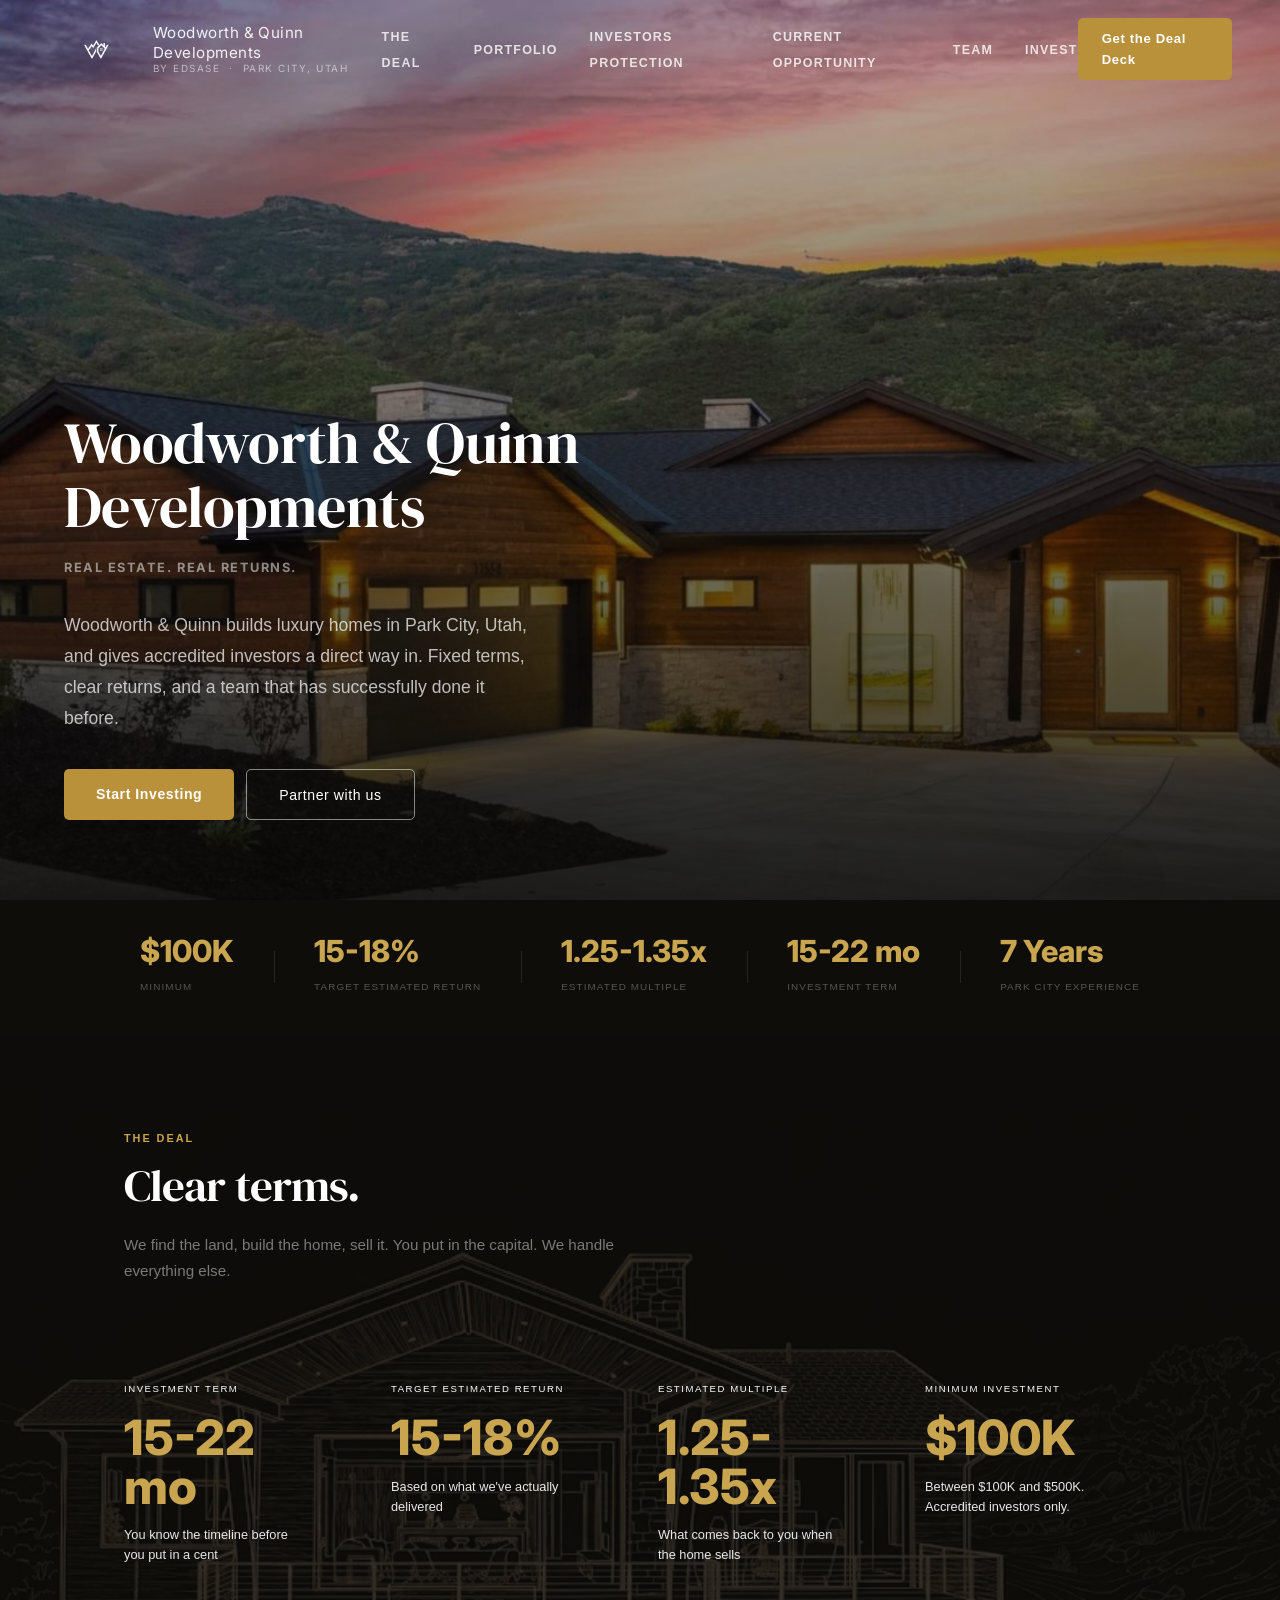
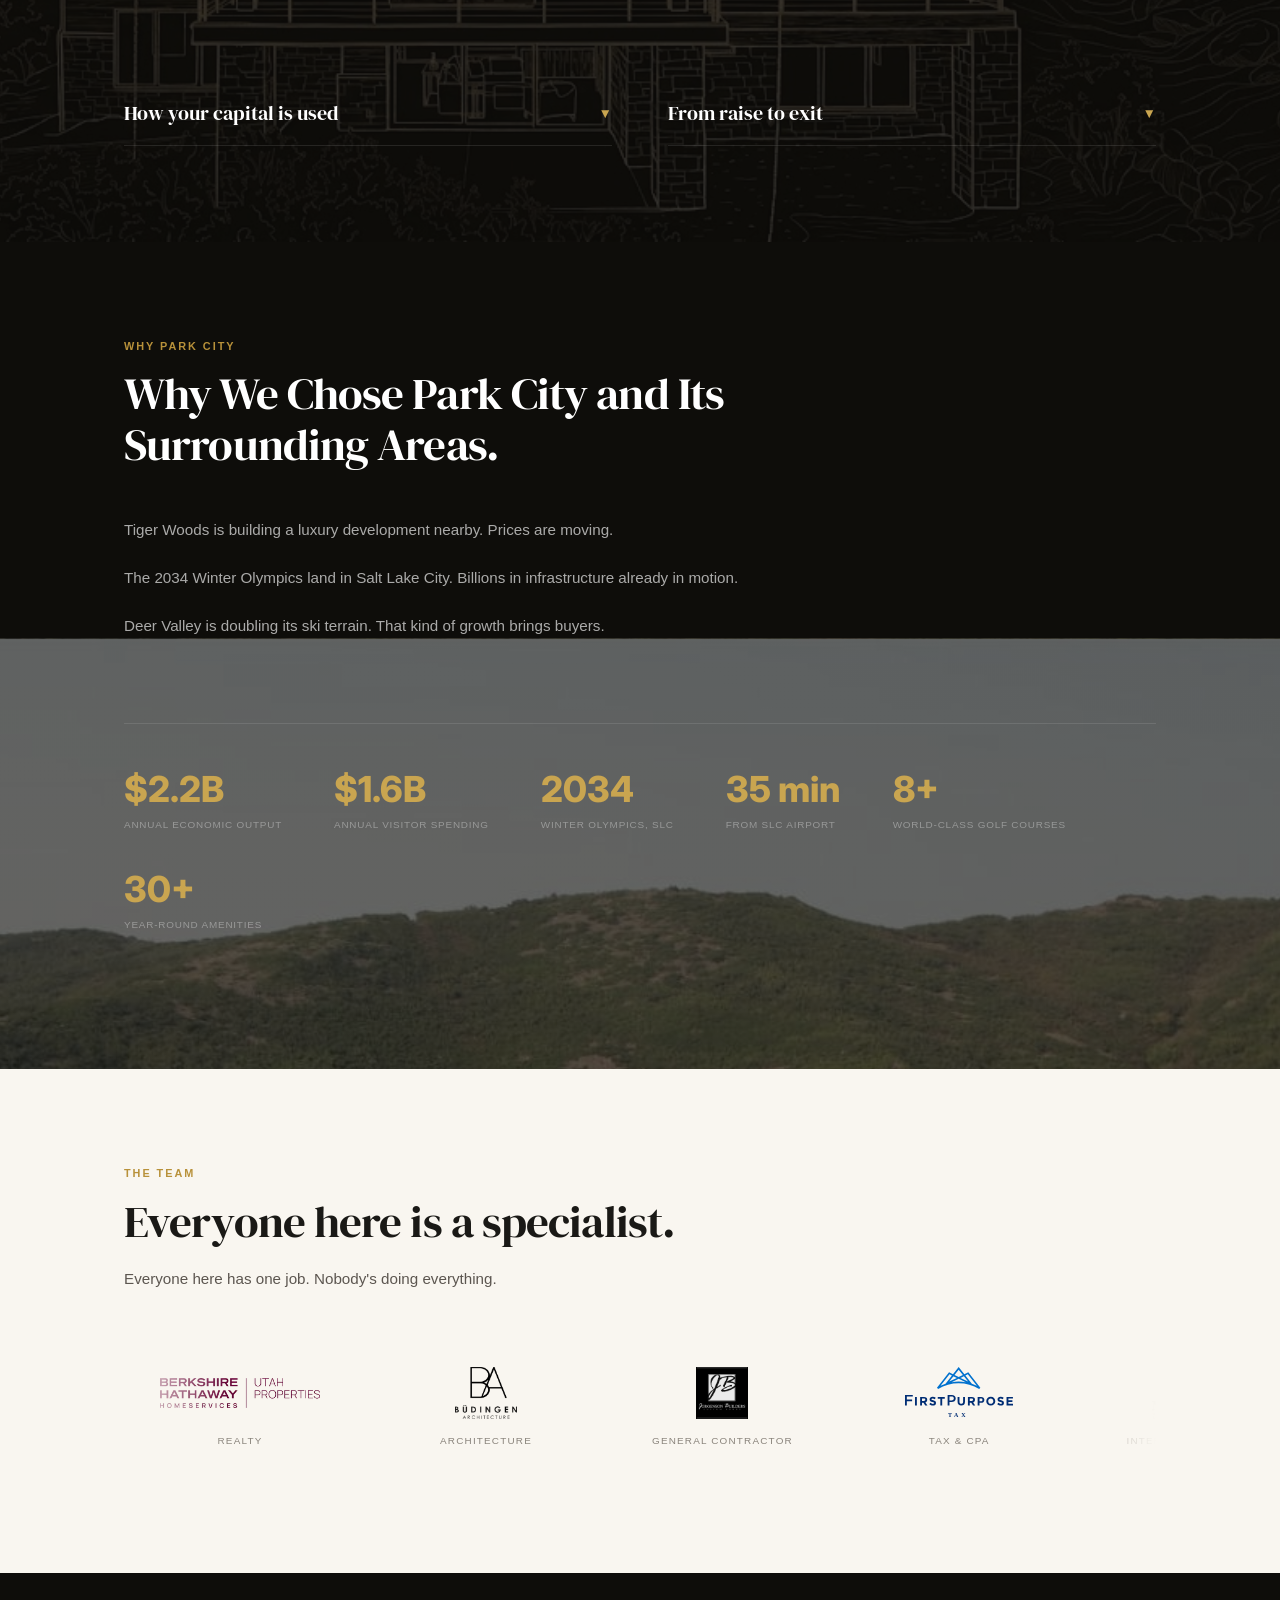
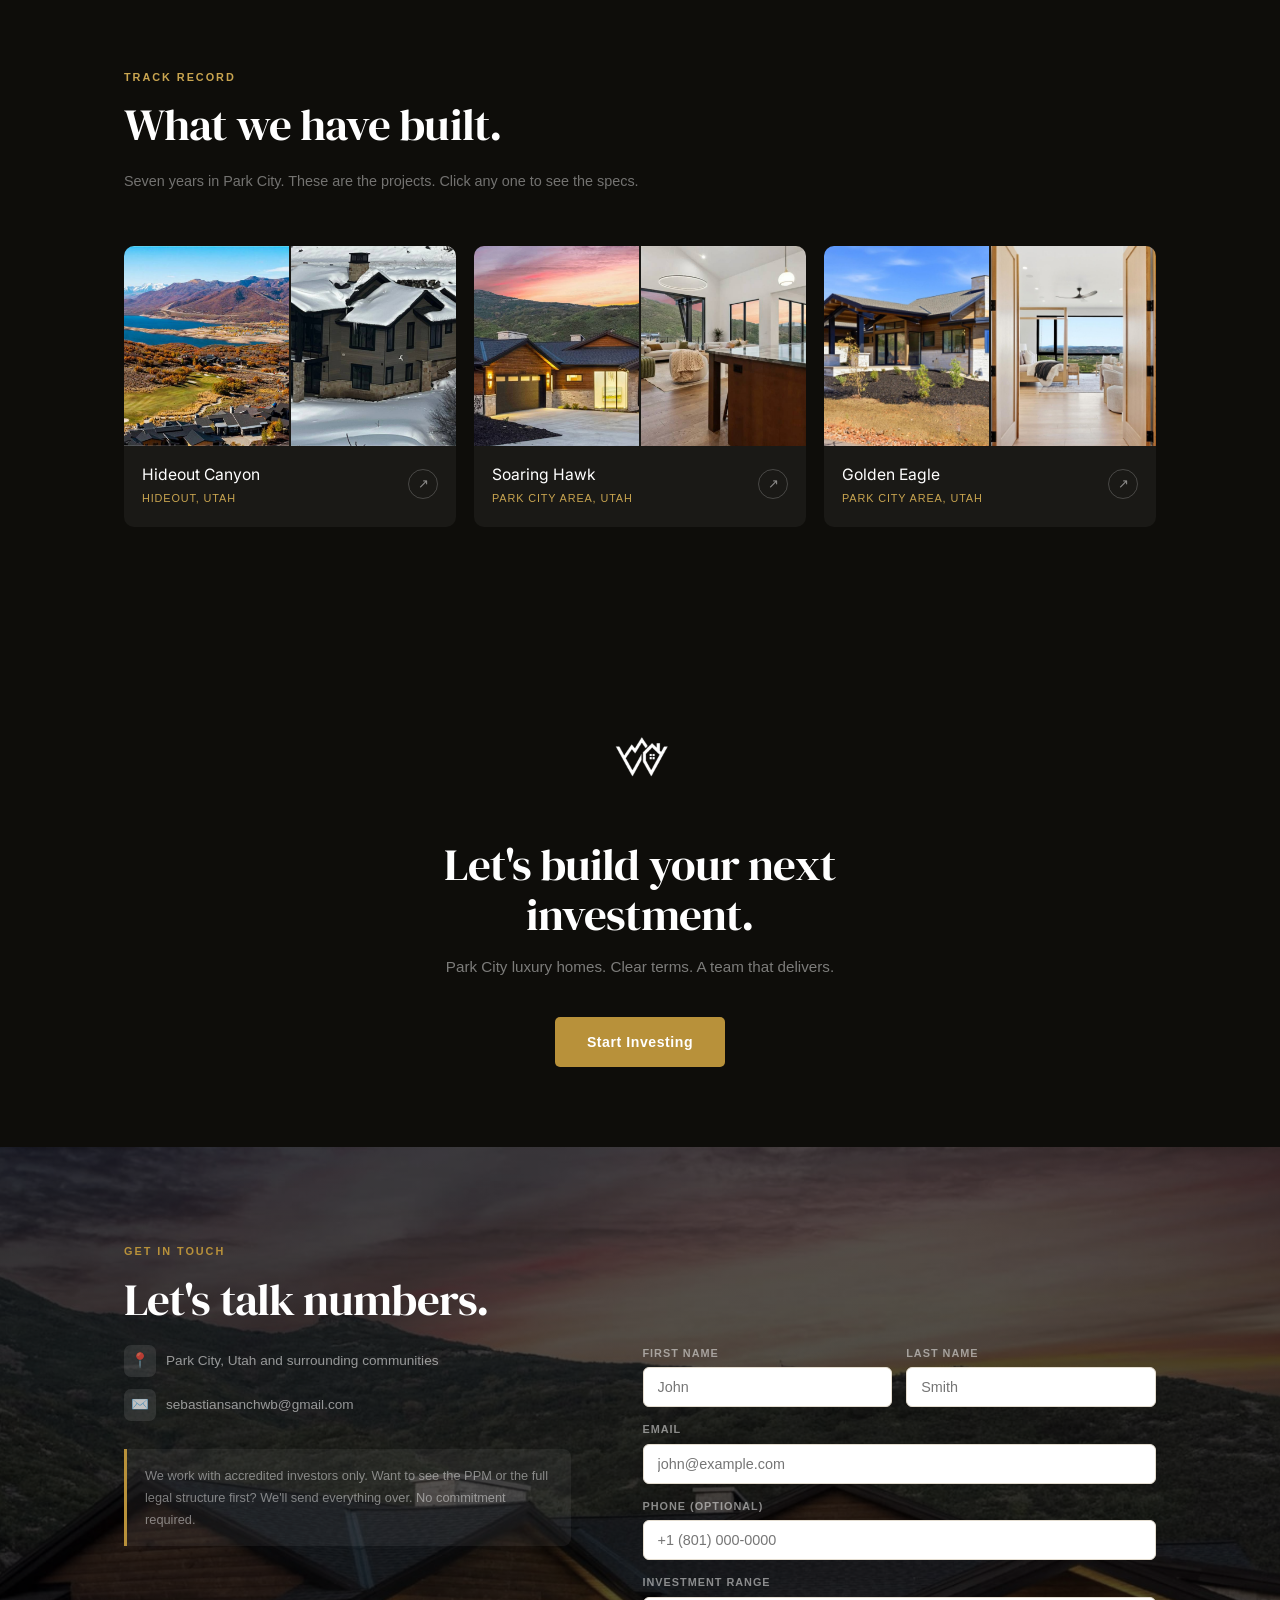
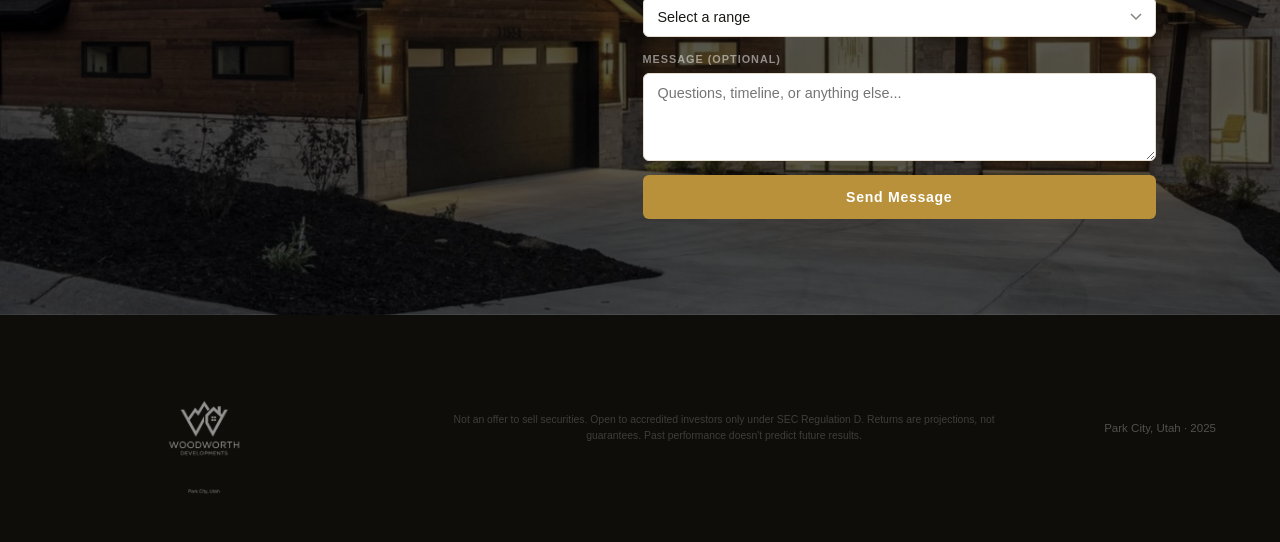
==== commit 14d05b50: "cambie fotos" ====
--- a/index.html
+++ b/index.html
@@ -246,8 +246,8 @@
         </div>
         <div class="port-card fu d2" onclick="openProject('golden')" role="button" tabindex="0">
           <div class="port-imgs">
-            <img src="images/img_14_ge1.jpg" alt="Golden Eagle view" loading="lazy">
-            <img src="images/img_15_ge2.jpg" alt="Golden Eagle aerial" loading="lazy">
+            <img src="images/ge1.jpg" alt="Golden Eagle exterior" loading="lazy">
+            <img src="images/ge5.jpg" alt="Golden Eagle aerial" loading="lazy">
           </div>
           <div class="port-info">
             <div>
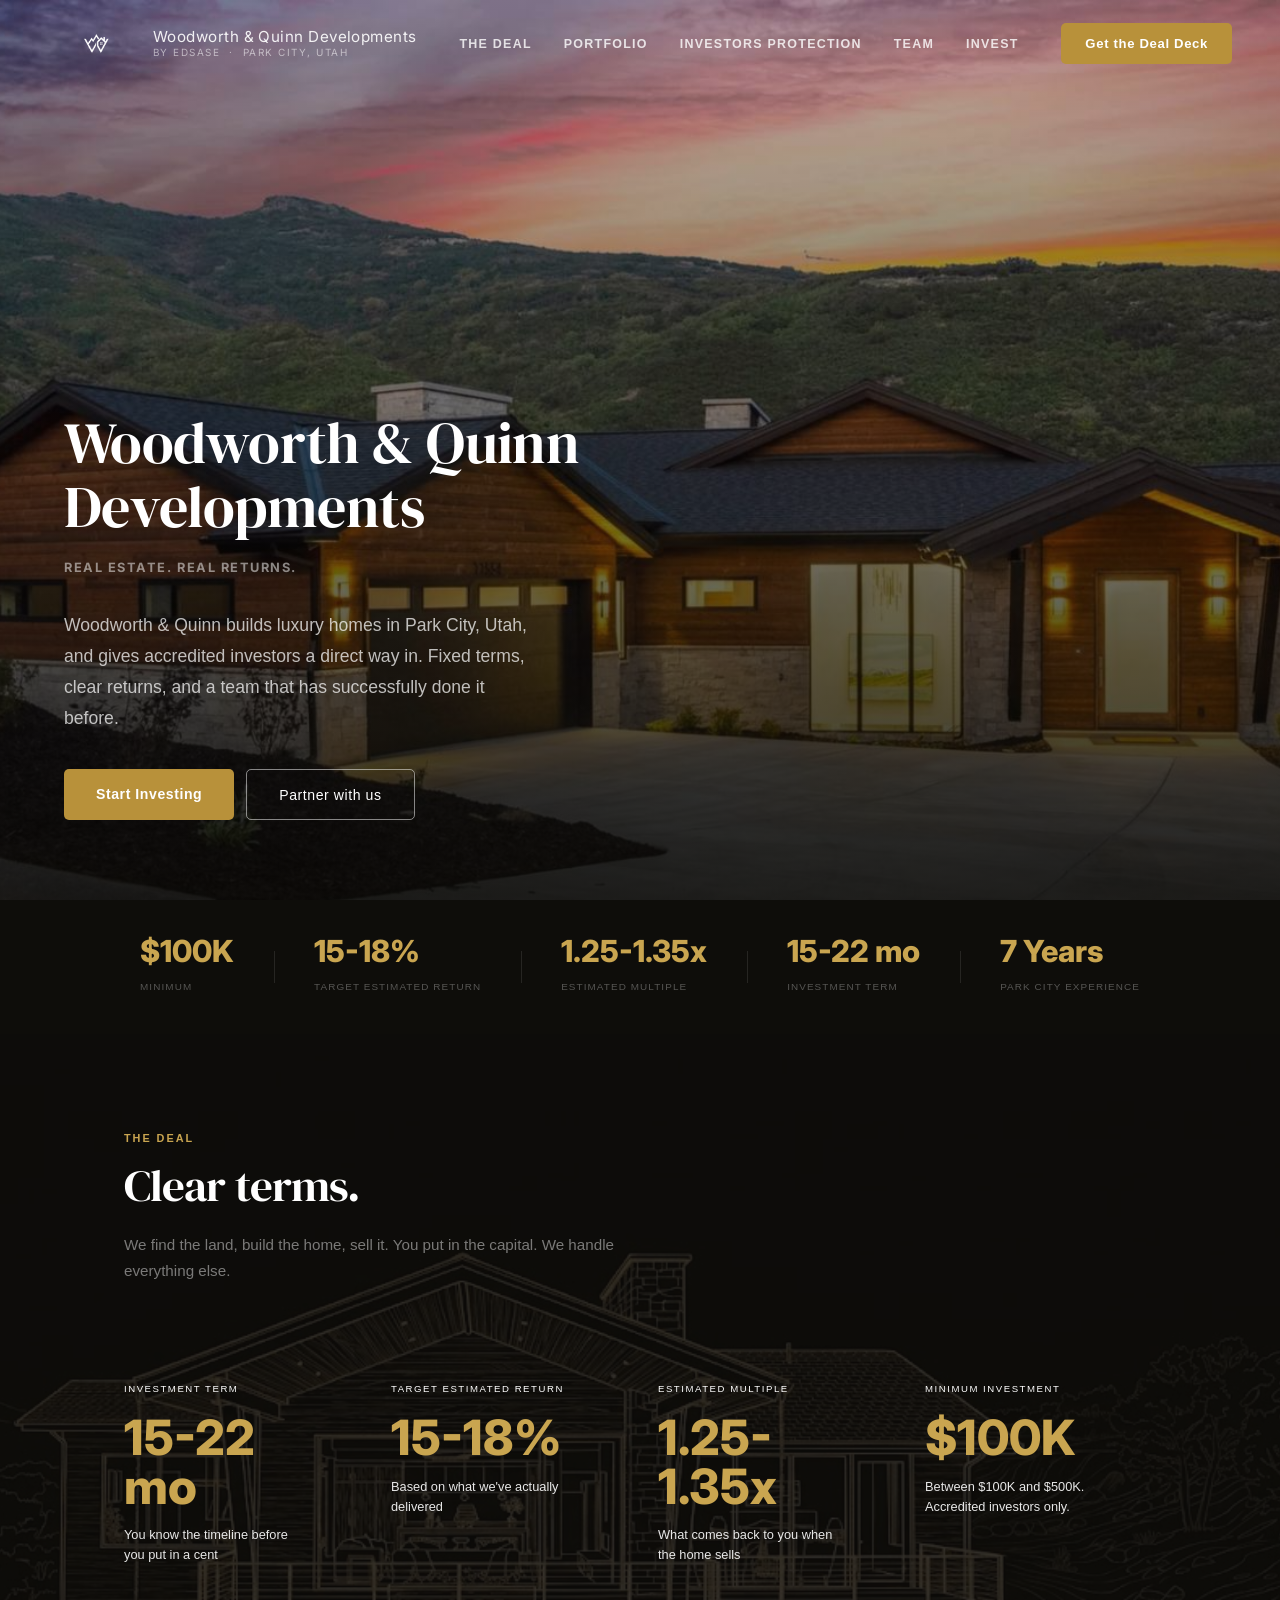
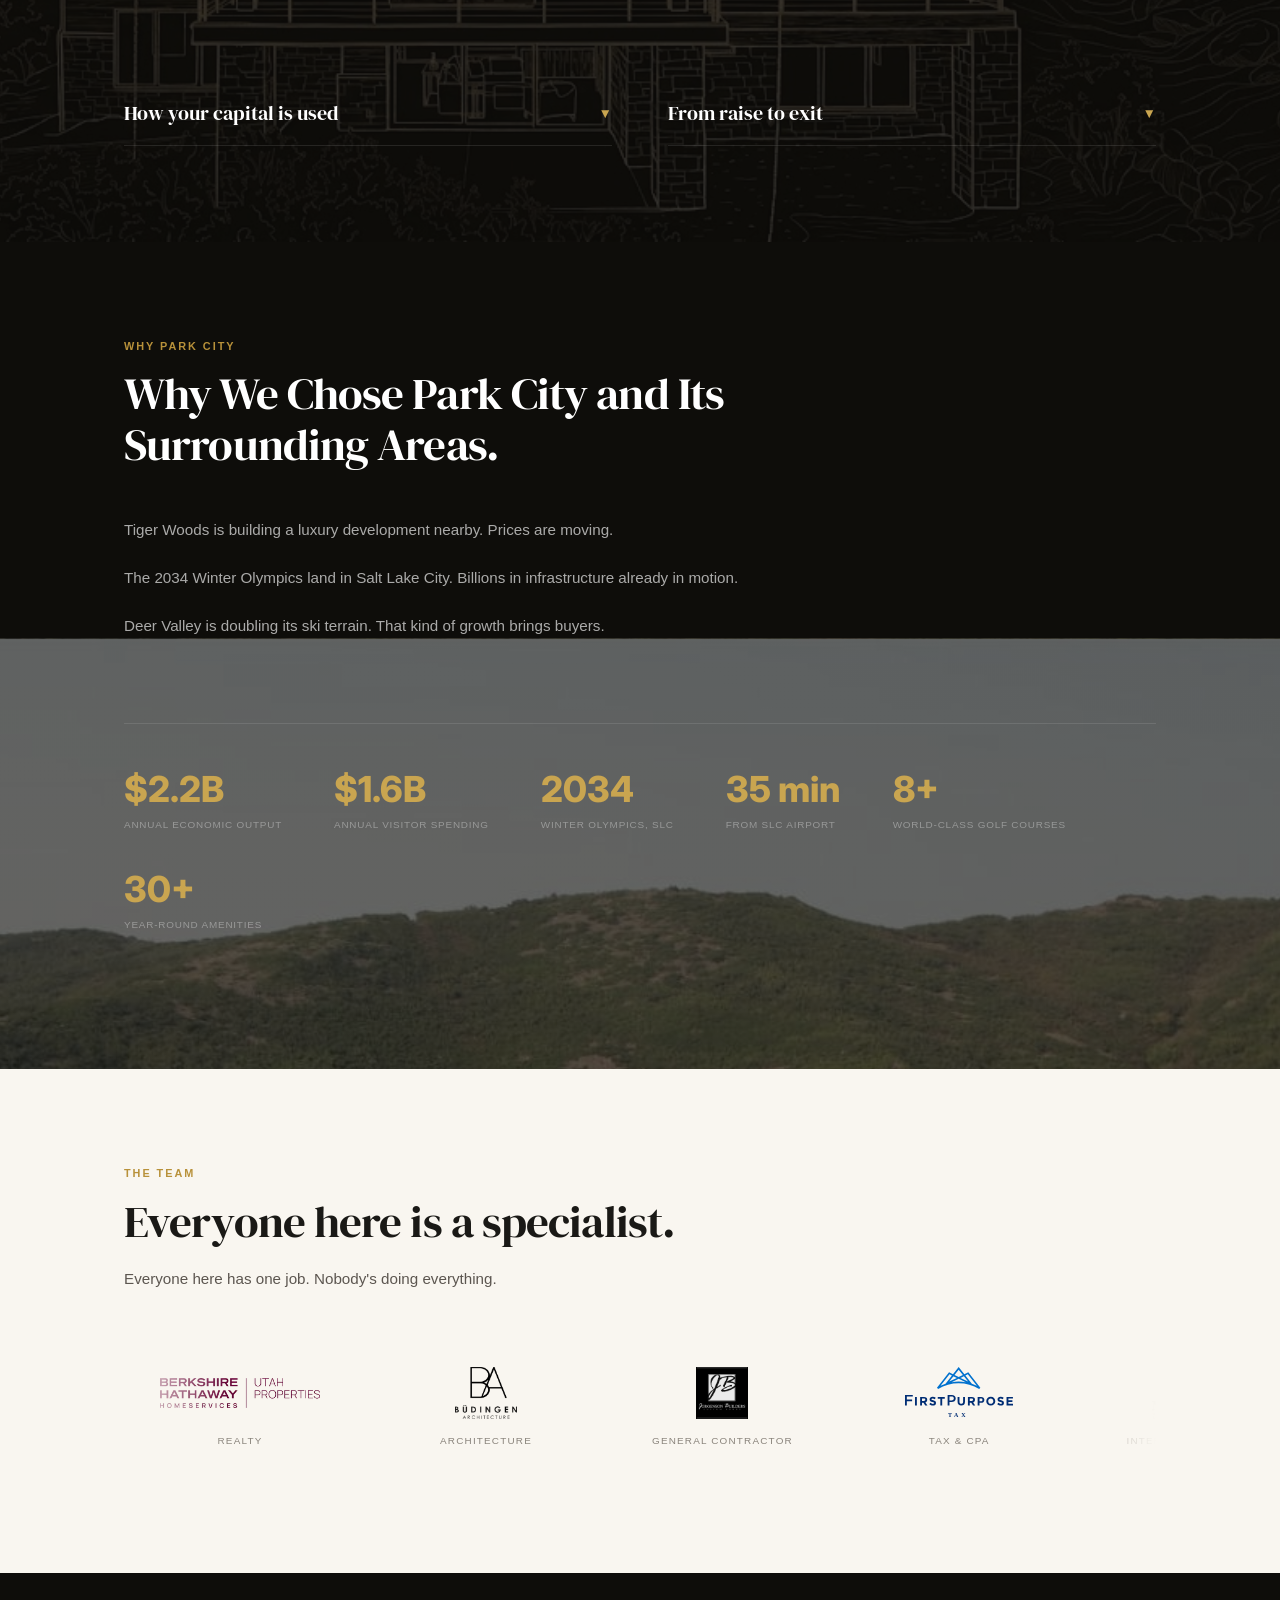
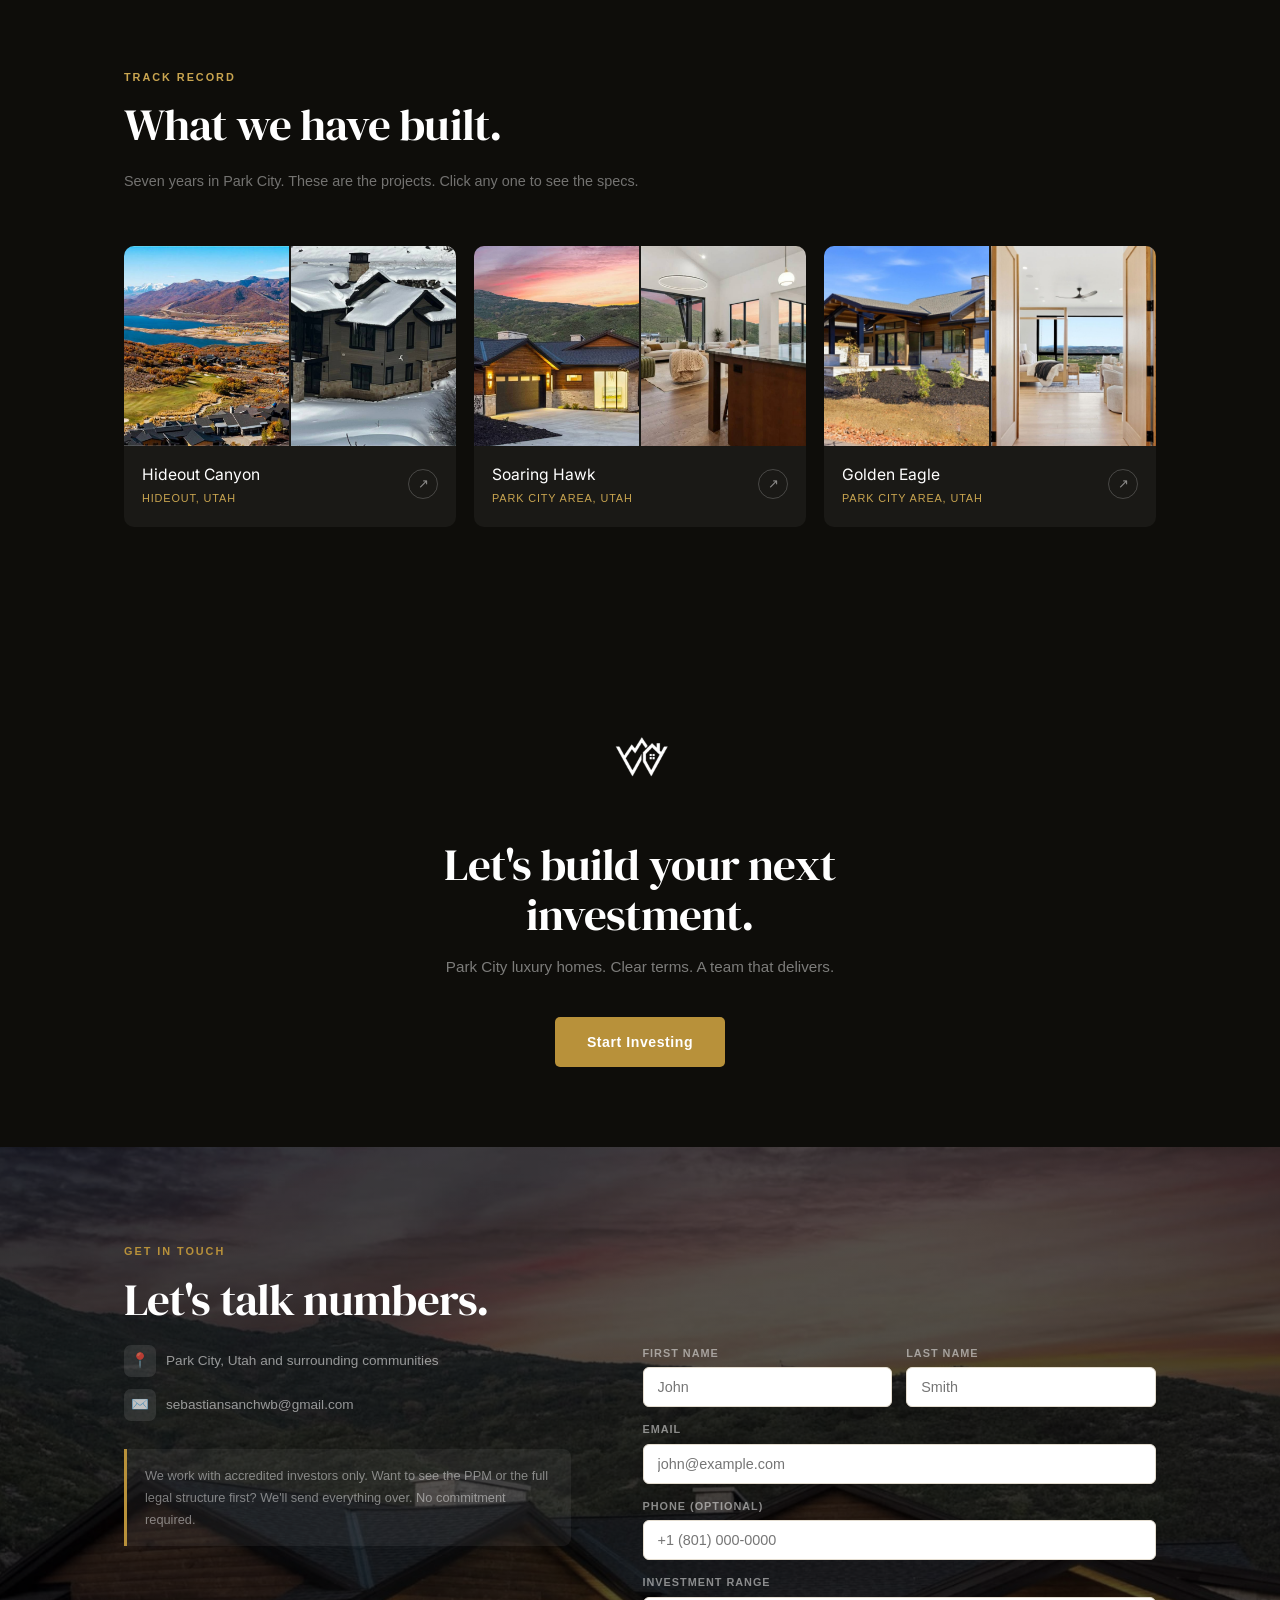
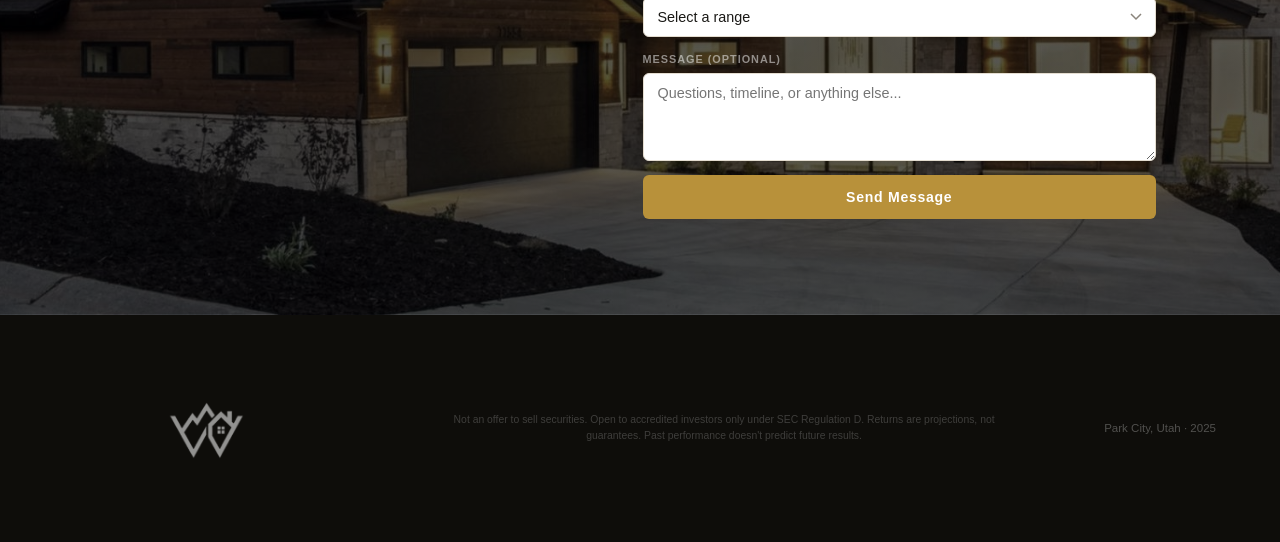
==== commit 07917343: "Remove Current Opportunity link from nav menu Co-Authored-By: Claude Sonnet 5 <noreply@anthropic.com" ====
--- a/index.html
+++ b/index.html
@@ -26,7 +26,6 @@
       <li><a href="#deal-bg" onclick="closeNav()">The Deal</a></li>
       <li><a href="#portfolio-bg" onclick="closeNav()">Portfolio</a></li>
       <li><a href="protection.html" onclick="closeNav()">Investors Protection</a></li>
-      <li><a href="opportunity.html" onclick="closeNav()">Current Opportunity</a></li>
       <li><a href="#team" onclick="closeNav()">Team</a></li>
       <li><a href="#contact" onclick="closeNav()">Invest</a></li>
     </ul>
--- a/css/main.css
+++ b/css/main.css
@@ -1281,8 +1281,8 @@
   height: 147px;
   opacity: .55;
   background: #fff;
-  -webkit-mask: url('../logo-full.png') center/contain no-repeat, linear-gradient(#fff, #fff);
-  mask: url('../logo-full.png') center/contain no-repeat, linear-gradient(#fff, #fff);
+  -webkit-mask: url('../logo-icon.png') center/contain no-repeat, linear-gradient(#fff, #fff);
+  mask: url('../logo-icon.png') center/contain no-repeat, linear-gradient(#fff, #fff);
   -webkit-mask-composite: xor;
   mask-composite: exclude;
   -webkit-mask-mode: luminance;
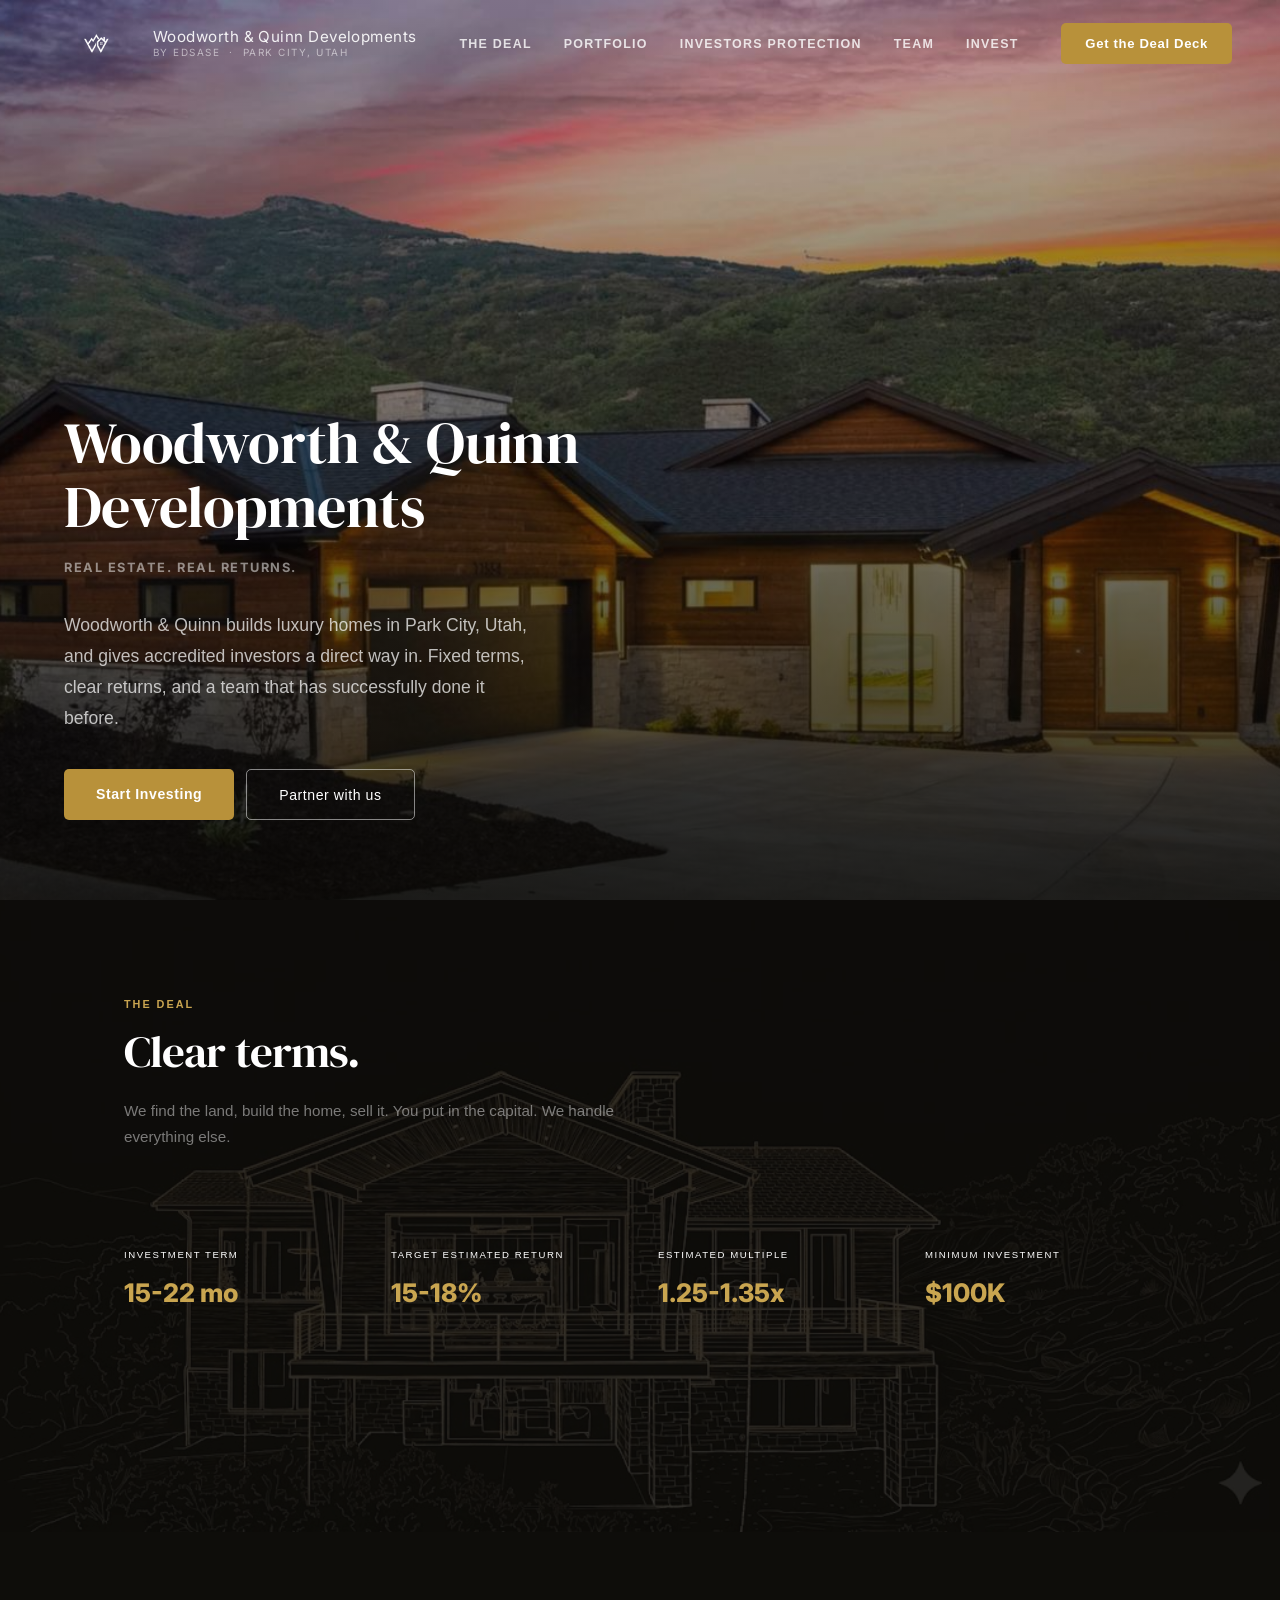
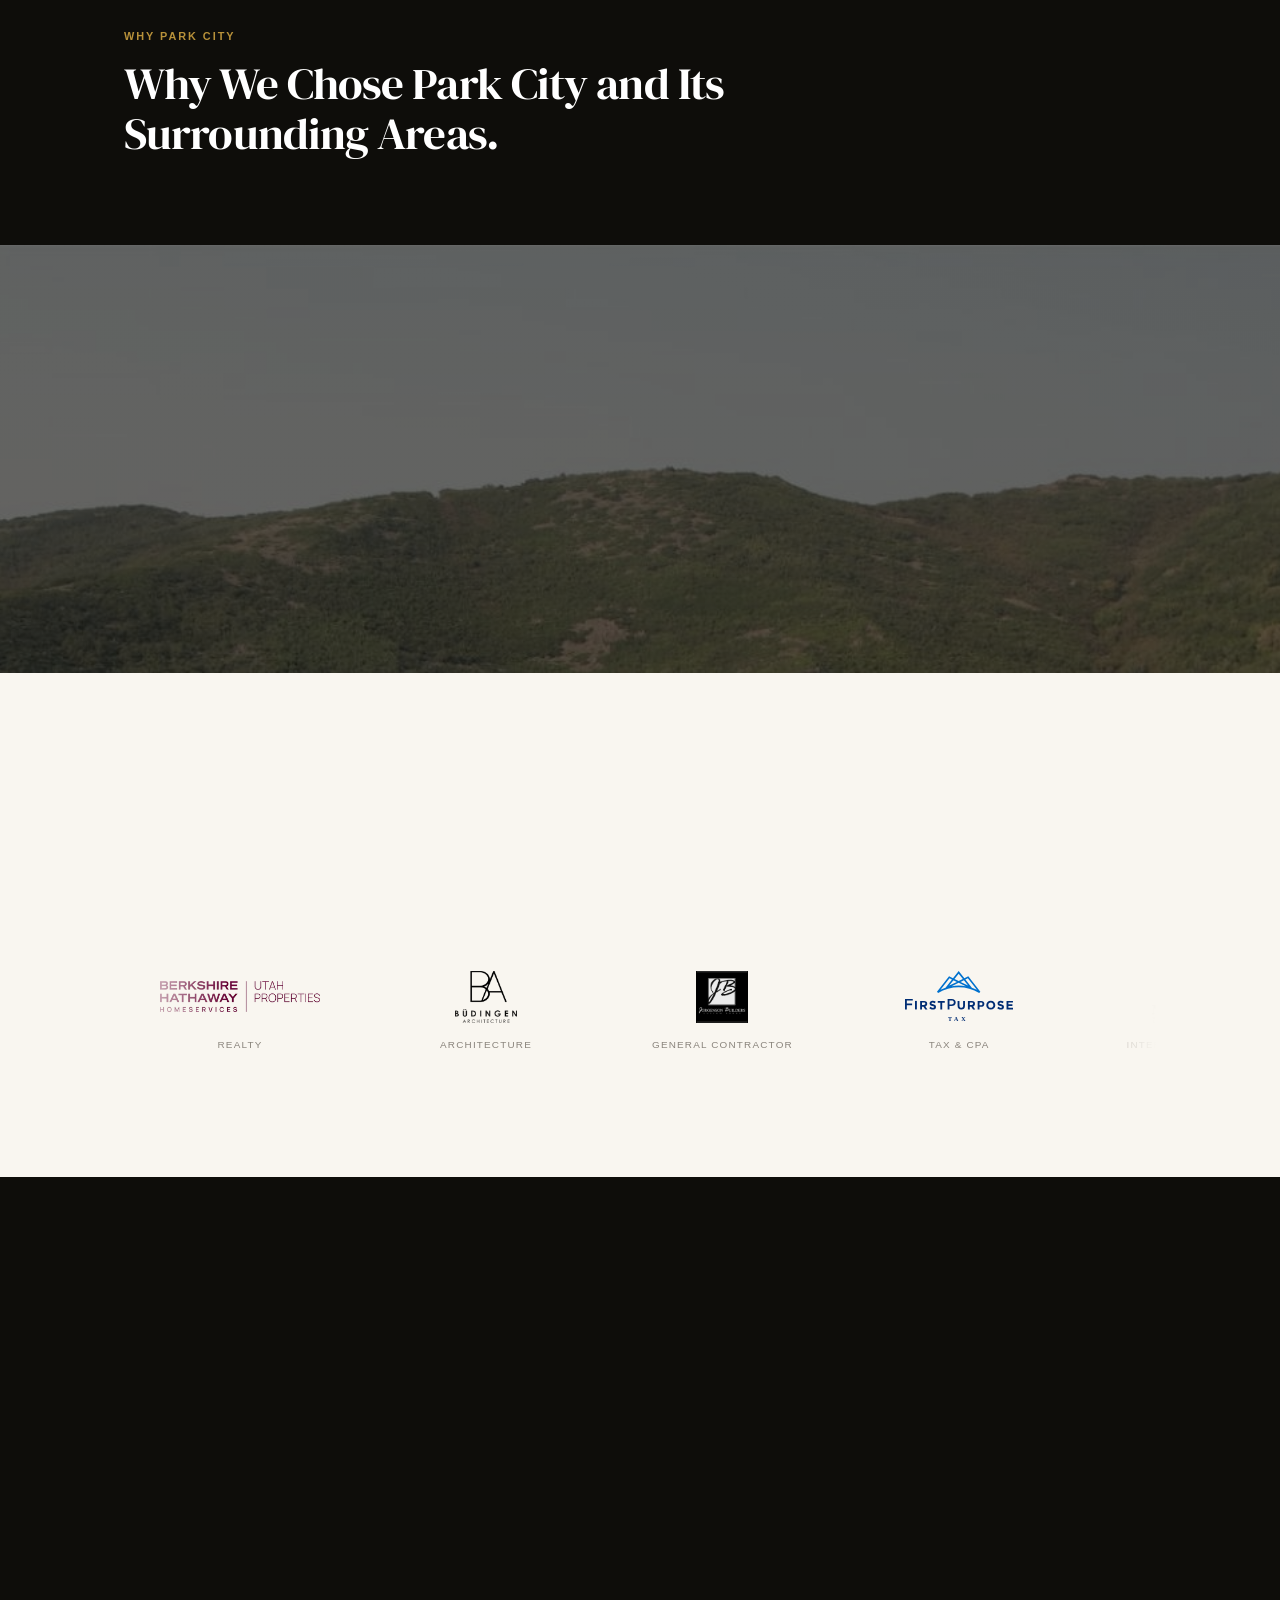
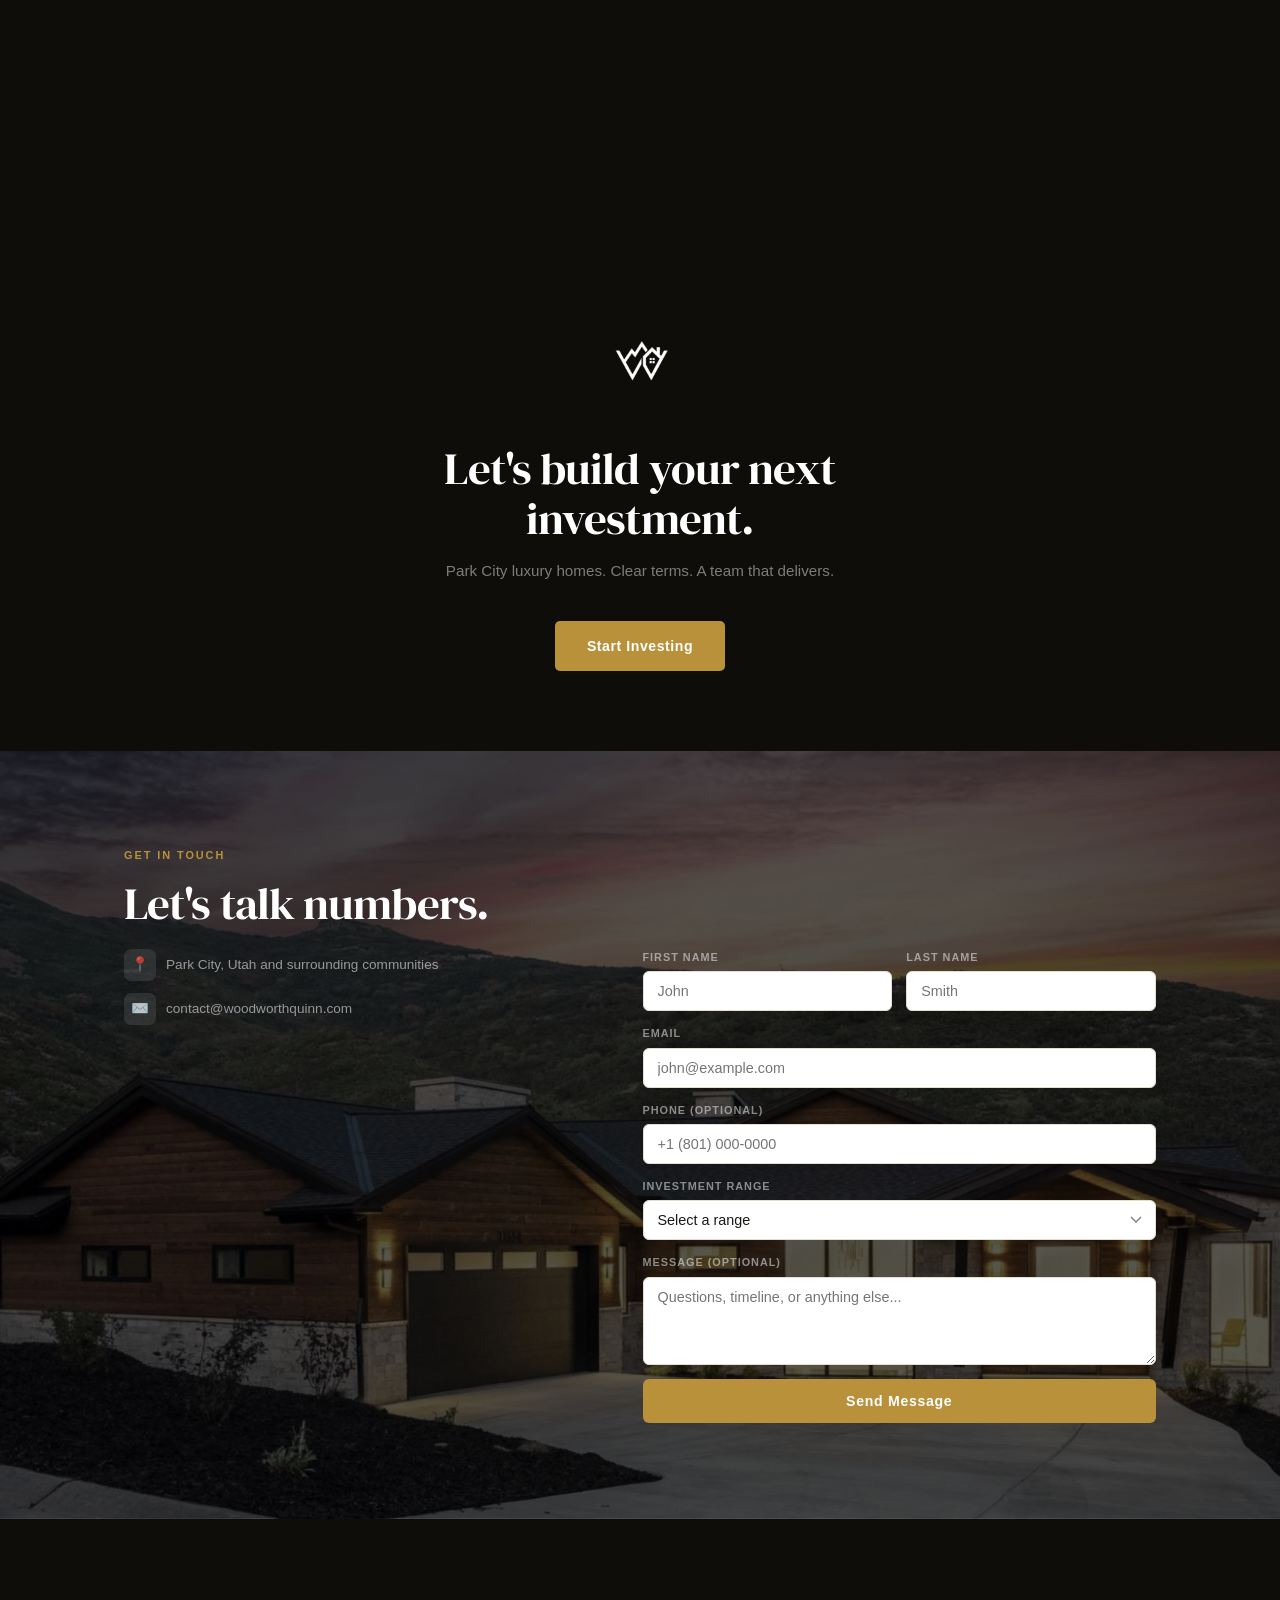
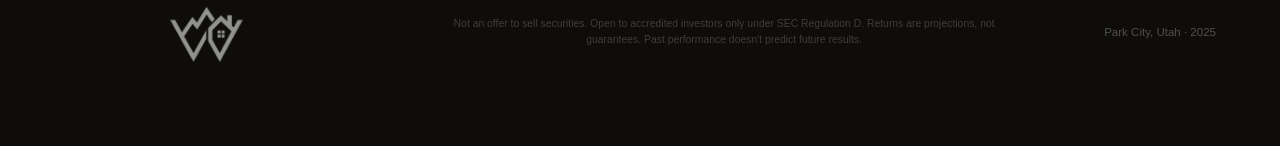
==== commit 39b96249: "Simplify deal terms and hero stats sections - Prevent stat strip and deal number values from wrappin" ====
--- a/index.html
+++ b/index.html
@@ -56,14 +56,6 @@
     </div>
   </section>
 
-  <div class="strip">
-    <div class="strip-item"><b>$100K</b><span>Minimum</span></div>
-    <div class="strip-item"><b>15-18%</b><span>Target Estimated Return</span></div>
-    <div class="strip-item"><b>1.25-1.35x</b><span>Estimated Multiple</span></div>
-    <div class="strip-item"><b>15-22 mo</b><span>Investment Term</span></div>
-    <div class="strip-item"><b>7 Years</b><span>Park City Experience</span></div>
-  </div>
-
   <div id="deal-bg">
     <div class="section">
       <span class="eyebrow eyebrow-w fu">The Deal</span>
@@ -74,61 +66,18 @@
         <div class="deal-num-card fu">
           <div class="d-lbl">Investment Term</div>
           <div class="d-val">15-22 mo</div>
-          <div class="d-note">You know the timeline before you put in a cent</div>
         </div>
         <div class="deal-num-card fu d1">
           <div class="d-lbl">Target Estimated Return</div>
           <div class="d-val">15-18%</div>
-          <div class="d-note">Based on what we've actually delivered</div>
         </div>
         <div class="deal-num-card fu d2">
           <div class="d-lbl">Estimated Multiple</div>
           <div class="d-val">1.25-1.35x</div>
-          <div class="d-note">What comes back to you when the home sells</div>
         </div>
         <div class="deal-num-card fu d3">
           <div class="d-lbl">Minimum Investment</div>
           <div class="d-val">$100K</div>
-          <div class="d-note">Between $100K and $500K. Accredited investors only.</div>
-        </div>
-      </div>
-      <div class="deal-two">
-        <div class="fu">
-          <button class="acc-btn" onclick="toggleAcc(this)">How your capital is used<span
-              class="acc-arrow">&#9660;</span></button>
-          <div class="acc-body">
-            <ul class="check-list" style="padding-top:8px;">
-              <li>Land in Park City and nearby areas</li>
-              <li>Architecture and design</li>
-              <li>Construction with our local team</li>
-              <li>Interior finishes</li>
-              <li>Listing and sale</li>
-            </ul>
-          </div>
-        </div>
-        <div class="fu d1">
-          <button class="acc-btn" onclick="toggleAcc(this)">From raise to exit<span
-              class="acc-arrow">&#9660;</span></button>
-          <div class="acc-body">
-            <div class="tl" style="padding-top:8px;">
-              <div class="tl-step">
-                <div class="tl-period">Month 1</div>
-                <div class="tl-text">Money in escrow. Land under contract. Everything signed.</div>
-              </div>
-              <div class="tl-step">
-                <div class="tl-period">Months 1–3</div>
-                <div class="tl-text">Plans finalized, permits in, build crew ready to go.</div>
-              </div>
-              <div class="tl-step">
-                <div class="tl-period">Months 3–16</div>
-                <div class="tl-text">Under construction. You get an update every 30 days.</div>
-              </div>
-              <div class="tl-step">
-                <div class="tl-period">Months 14–22</div>
-                <div class="tl-text">Home sells. Returns go out.</div>
-              </div>
-            </div>
-          </div>
         </div>
       </div>
     </div>
@@ -277,10 +226,8 @@
             <div class="c-icon">&#128205;</div><span class="c-txt">Park City, Utah and surrounding communities</span>
           </div>
           <div class="c-line">
-            <div class="c-icon">&#9993;&#65039;</div><span class="c-txt">sebastiansanchwb@gmail.com</span>
-          </div>
-          <div class="c-note">We work with accredited investors only. Want to see the PPM or the full legal structure
-            first? We'll send everything over. No commitment required.</div>
+            <div class="c-icon">&#9993;&#65039;</div><span class="c-txt">contact@woodworthquinn.com</span>
+          </div>
         </div>
         <div class="fu d1">
           <form class="c-form" id="cForm">
--- a/css/main.css
+++ b/css/main.css
@@ -497,16 +497,17 @@
 
 .stat-strip {
   display: flex;
-  flex-wrap: wrap;
-  gap: 0;
+  flex-wrap: nowrap;
+  gap: 24px;
   margin-top: 72px;
   padding-top: 48px;
   border-top: 1px solid rgba(255, 255, 255, .1);
 }
 
 .stat-box {
-  padding: 0 52px 40px 0;
-  flex-shrink: 0;
+  padding: 0 0 40px 0;
+  flex: 1 1 0;
+  min-width: 0;
 }
 
 .stat-box-num {
@@ -598,11 +599,12 @@
 
 .d-val {
   font-family: 'Inter', sans-serif;
-  font-size: clamp(2.4rem, 3.8vw, 3.8rem);
+  font-size: clamp(1.6rem, 2vw, 2.2rem);
   color: var(--gold2);
   line-height: 1;
   margin-bottom: 14px;
   font-weight: 800;
+  white-space: nowrap;
 }
 
 .d-note {
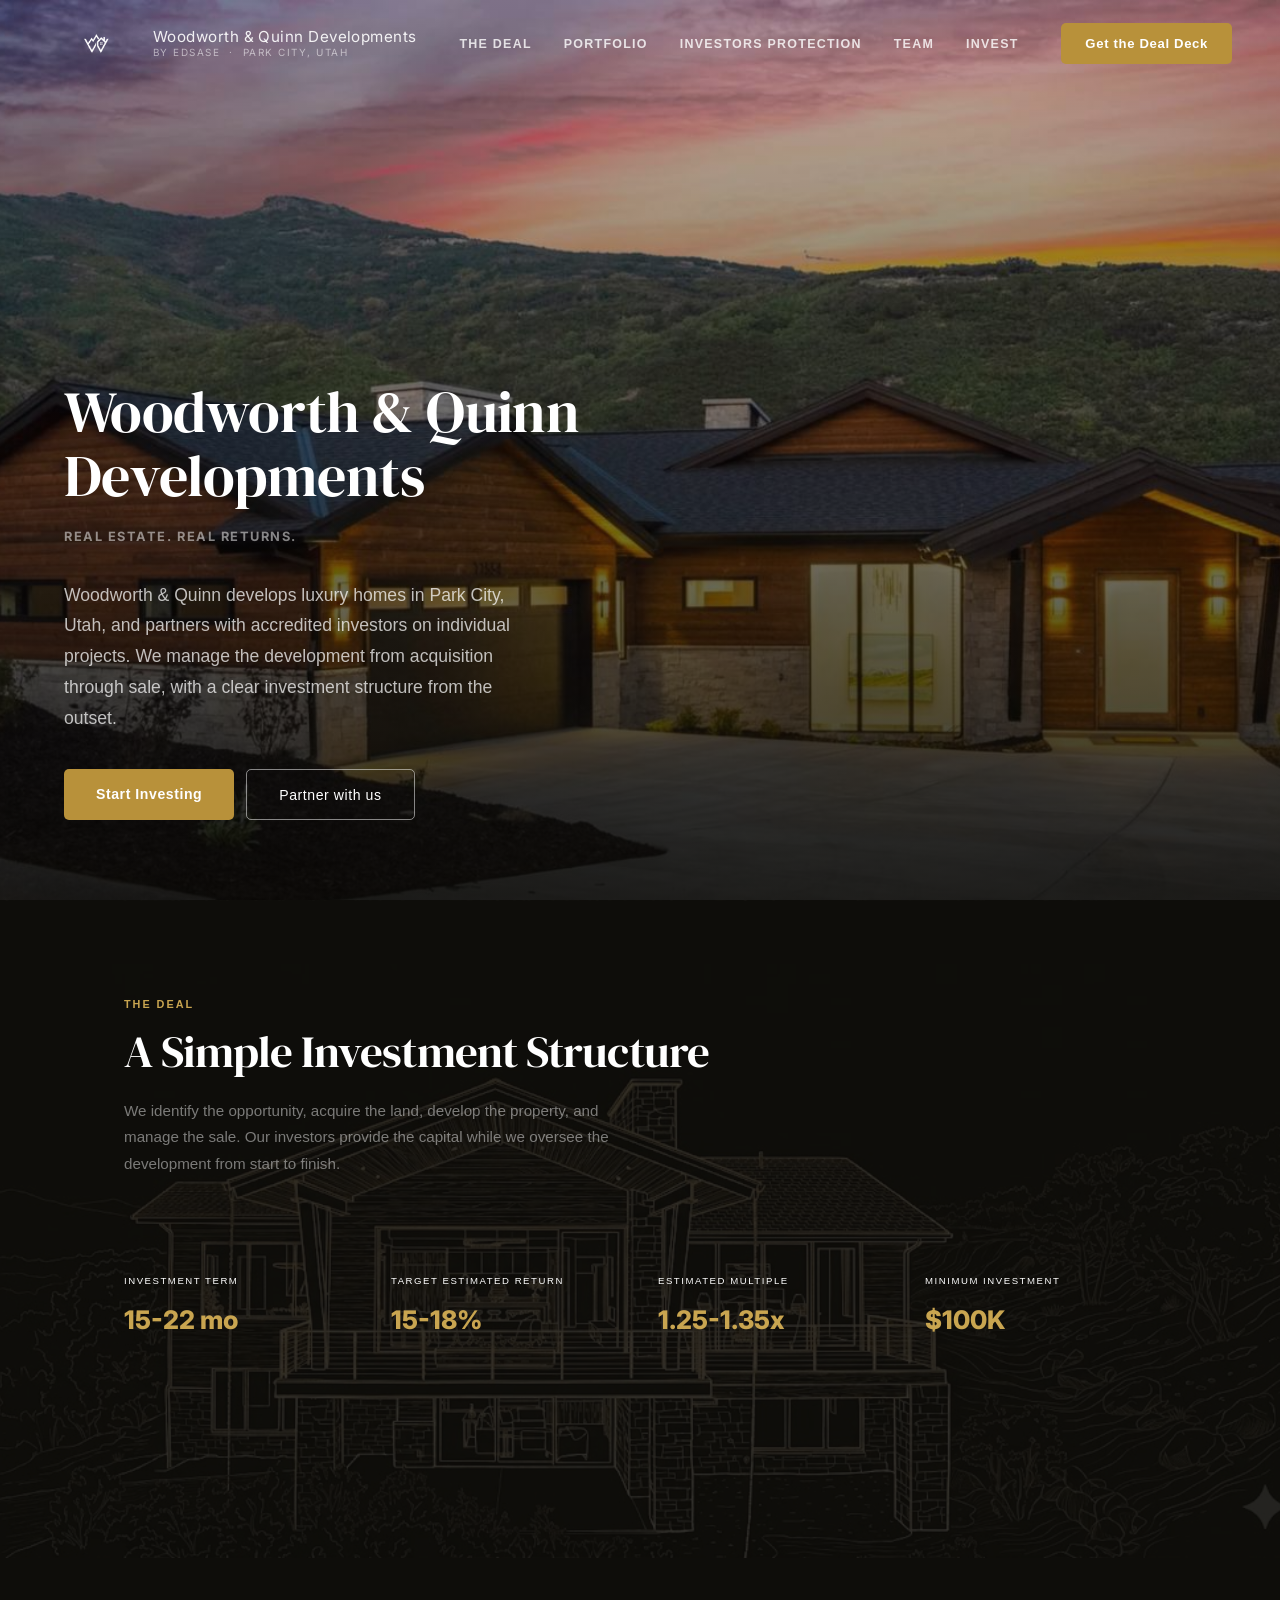
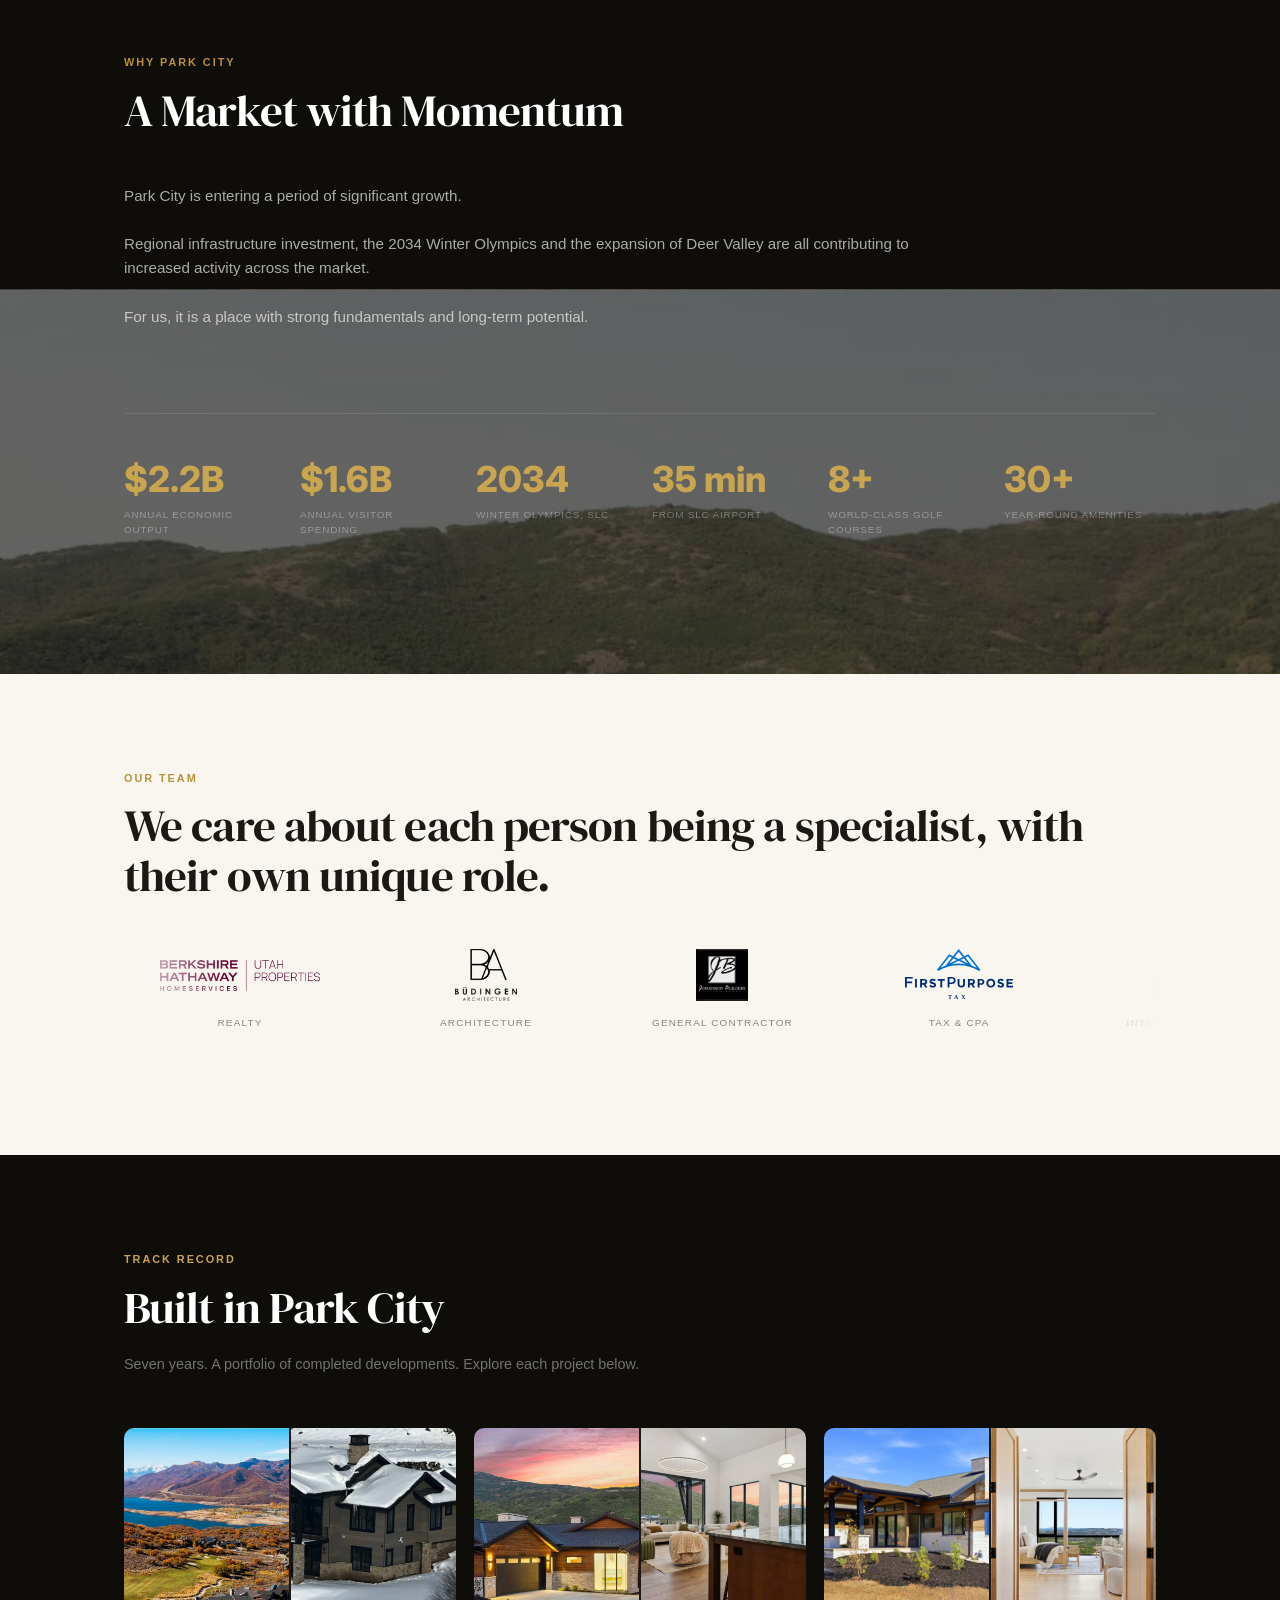
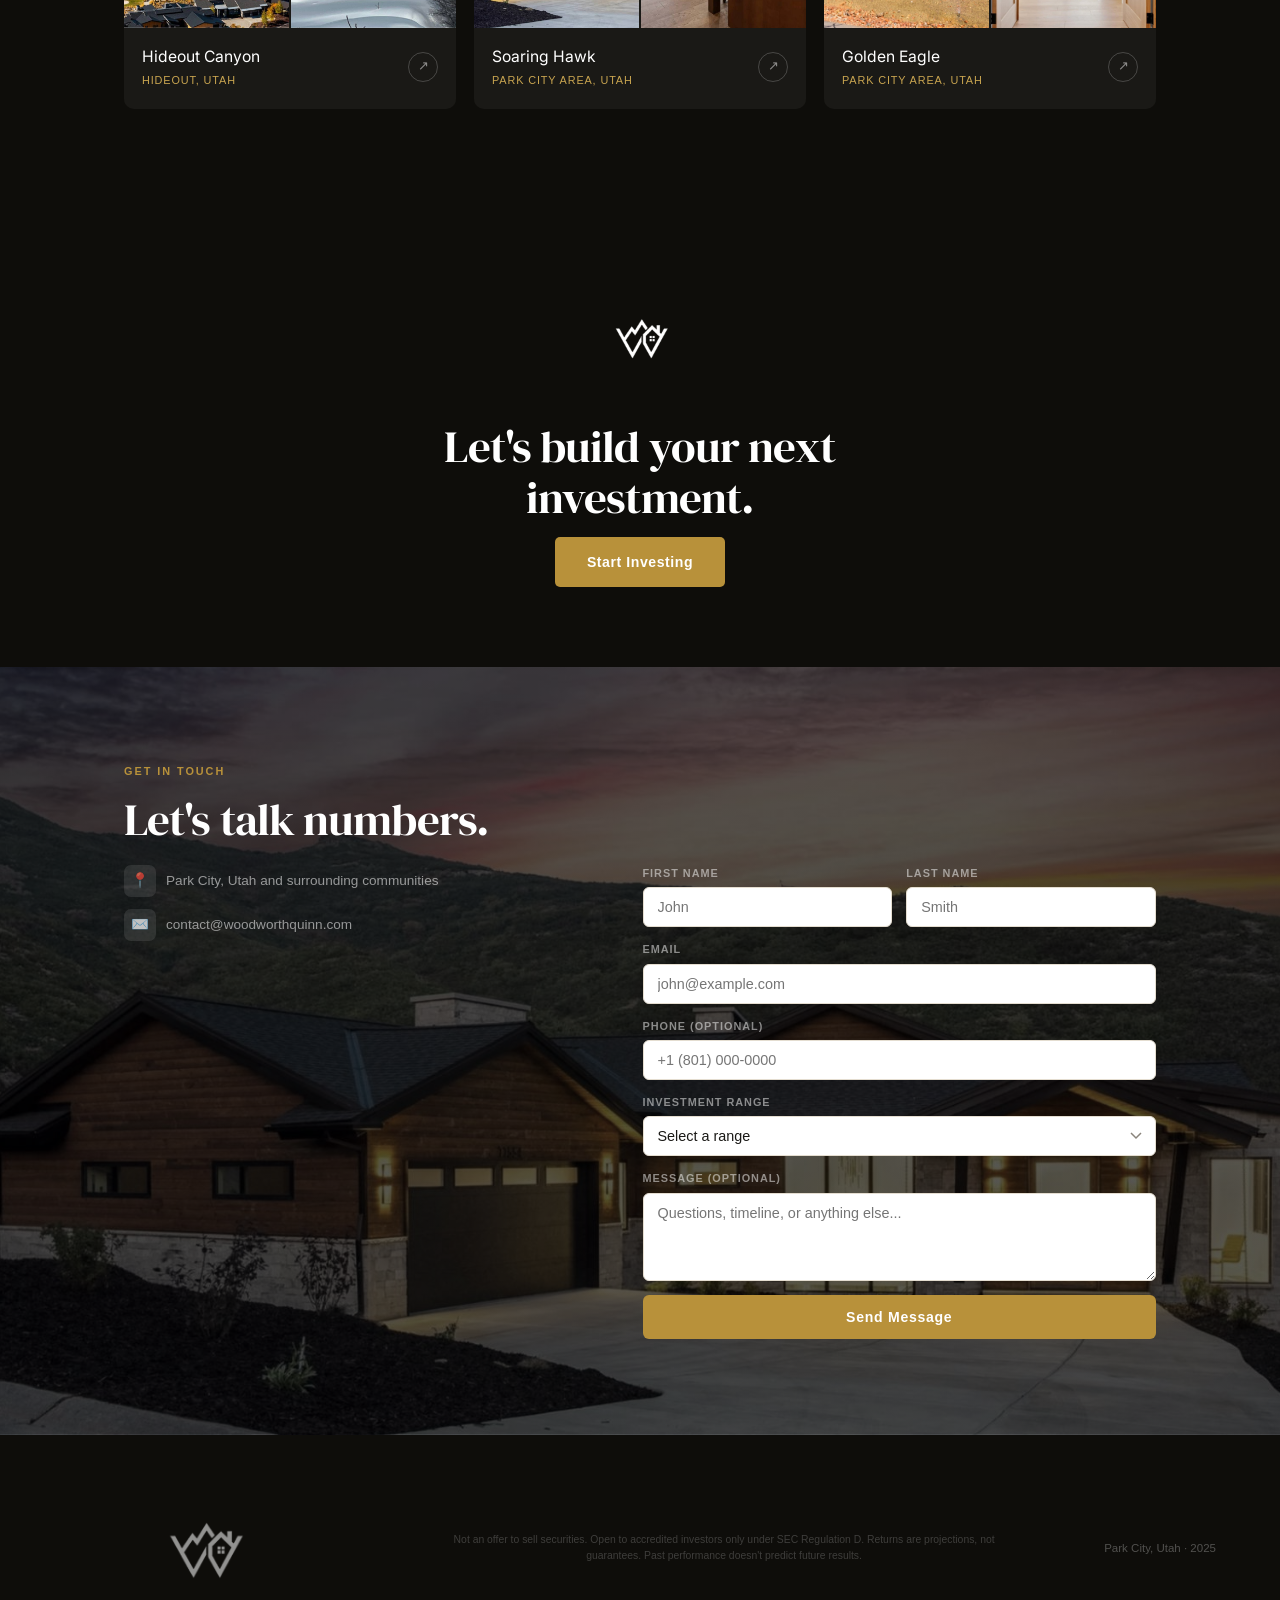
==== commit aeb55e3d: "Update site copy and fix mobile menu close button - New page title for link previews - Rewrite hero " ====
--- a/index.html
+++ b/index.html
@@ -4,7 +4,7 @@
 <head>
   <meta charset="UTF-8">
   <meta name="viewport" content="width=device-width, initial-scale=1.0">
-  <title> Woodworth & Quinn Developments| Luxury Investment, Park City Utah</title>
+  <title>Woodworth & Quinn Developments - Park City, Utah</title>
   <link rel="preconnect" href="https://fonts.googleapis.com">
   <link rel="preconnect" href="https://fonts.gstatic.com" crossorigin>
   <link
@@ -45,8 +45,9 @@
     <div class="hero-body">
       <h1>Woodworth & Quinn Developments</h1>
       <p class="hero-tagline">Real Estate. Real Returns.</p>
-      <p class="hero-sub">Woodworth & Quinn builds luxury homes in Park City, Utah, and gives accredited investors
-        a direct way in. Fixed terms, clear returns, and a team that has successfully done it before.</p>
+      <p class="hero-sub">Woodworth & Quinn develops luxury homes in Park City, Utah, and partners with accredited
+        investors on individual projects. We manage the development from acquisition through sale, with a clear
+        investment structure from the outset.</p>
       <div class="hero-btns">
         <a href="#contact" class="btn-primary">Start Investing</a>
         <button onclick="openPartnerModal()" class="btn-outline"
@@ -59,9 +60,9 @@
   <div id="deal-bg">
     <div class="section">
       <span class="eyebrow eyebrow-w fu">The Deal</span>
-      <h2 class="fu" id="deal">Clear terms.</h2>
-      <p class="deal-note fu">We find the land, build the home, sell it. You put in the capital. We handle everything
-        else.</p>
+      <h2 class="fu" id="deal">A Simple Investment Structure</h2>
+      <p class="deal-note fu">We identify the opportunity, acquire the land, develop the property, and manage the
+        sale. Our investors provide the capital while we oversee the development from start to finish.</p>
       <div class="deal-nums">
         <div class="deal-num-card fu">
           <div class="d-lbl">Investment Term</div>
@@ -88,14 +89,15 @@
     <div class="section">
       <span class="eyebrow fu-left">Why Park City</span>
       <div class="market-wrap">
-        <h2 class="fu-left">Why We Chose Park City and Its Surrounding Areas.</h2>
+        <h2 class="fu-left">A Market with Momentum</h2>
         <div class="market-pills fu-left">
-          <div class="market-pill"><span class="pill-dot"></span><span>Tiger Woods is building a luxury development
-              nearby. Prices are moving.</span></div>
-          <div class="market-pill"><span class="pill-dot"></span><span>The 2034 Winter Olympics land in Salt Lake City.
-              Billions in infrastructure already in motion.</span></div>
-          <div class="market-pill"><span class="pill-dot"></span><span>Deer Valley is doubling its ski terrain. That
-              kind of growth brings buyers.</span></div>
+          <div class="market-pill"><span class="pill-dot"></span><span>Park City is entering a period of significant
+              growth.</span></div>
+          <div class="market-pill"><span class="pill-dot"></span><span>Regional infrastructure investment, the 2034
+              Winter Olympics and the expansion of Deer Valley are all contributing to increased activity across the
+              market.</span></div>
+          <div class="market-pill"><span class="pill-dot"></span><span>For us, it is a place with strong fundamentals
+              and long-term potential.</span></div>
         </div>
       </div>
       <div class="stat-strip fu-right">
@@ -130,9 +132,8 @@
 
   <div id="team">
     <div class="section">
-      <span class="eyebrow fu">The Team</span>
-      <h2 class="fu">Everyone here is a specialist.</h2>
-      <p class="team-sub fu">Everyone here has one job. Nobody's doing everything.</p>
+      <span class="eyebrow fu">Our team</span>
+      <h2 class="fu">We care about each person being a specialist, with their own unique role.</h2>
       <div class="logo-marquee">
         <div class="logo-track" id="logoTrack">
           <div class="logo-item"><img src="images/img_04.png" alt="BHHS Utah Properties"><span
@@ -163,8 +164,8 @@
   <div id="portfolio-bg">
     <div class="section">
       <span class="eyebrow eyebrow-w fu">Track Record</span>
-      <h2 class="fu" id="portfolio">What we have built.</h2>
-      <p class="port-note fu">Seven years in Park City. These are the projects. Click any one to see the specs.</p>
+      <h2 class="fu" id="portfolio">Built in Park City</h2>
+      <p class="port-note fu">Seven years. A portfolio of completed developments. Explore each project below.</p>
       <div class="port-grid">
         <div class="port-card fu" onclick="openProject('hideout')" role="button" tabindex="0">
           <div class="port-imgs">
@@ -212,7 +213,6 @@
   <div id="cta-bridge">
     <div class="cta-logo" role="img" aria-label="Woodworth"></div>
     <h2>Let's build your next investment.</h2>
-    <p>Park City luxury homes. Clear terms. A team that delivers.</p>
     <a href="#contact" class="btn-primary" style="position:relative;z-index:1;">Start Investing</a>
   </div>
 
--- a/css/main.css
+++ b/css/main.css
@@ -1679,9 +1679,13 @@
     display: none;
   }
 
+  header {
+    z-index: 250;
+  }
+
   .nav-hamburger {
     display: flex;
-    z-index: 101;
+    z-index: 251;
     position: relative;
   }
 
